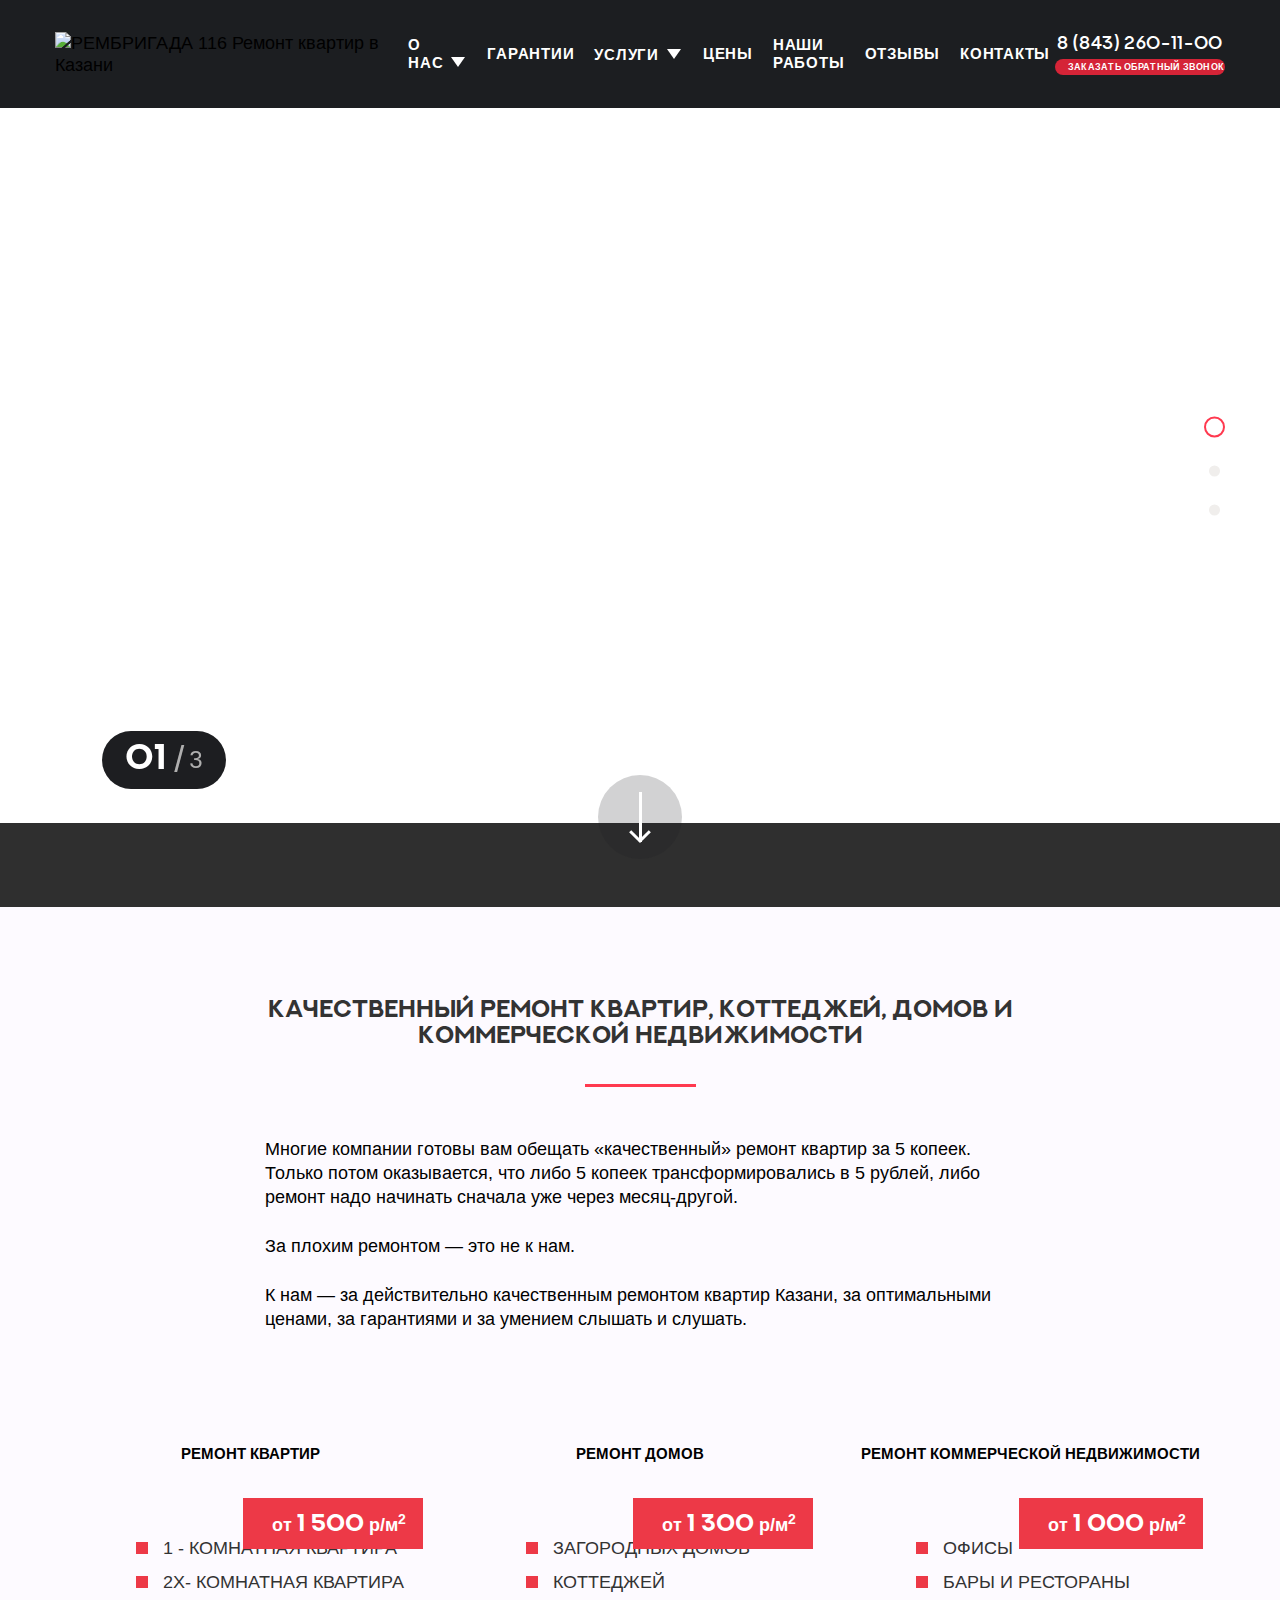
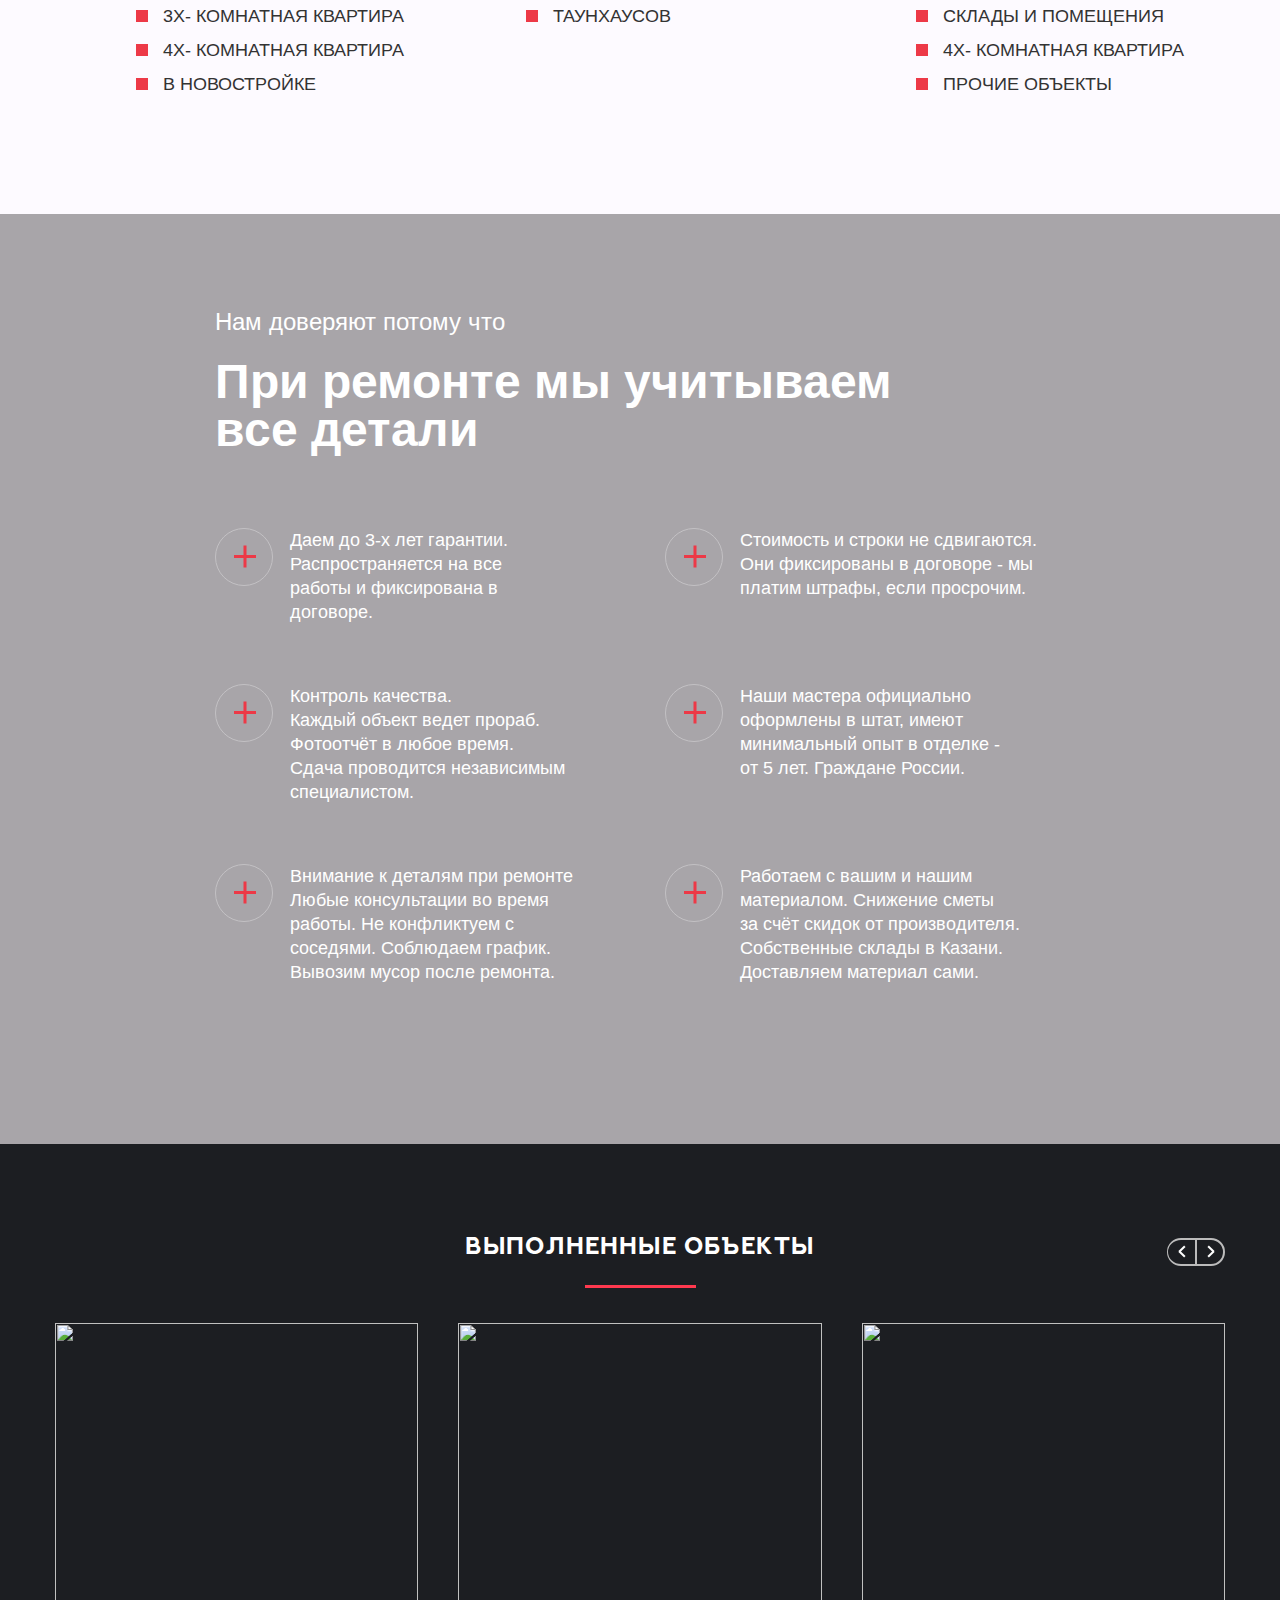
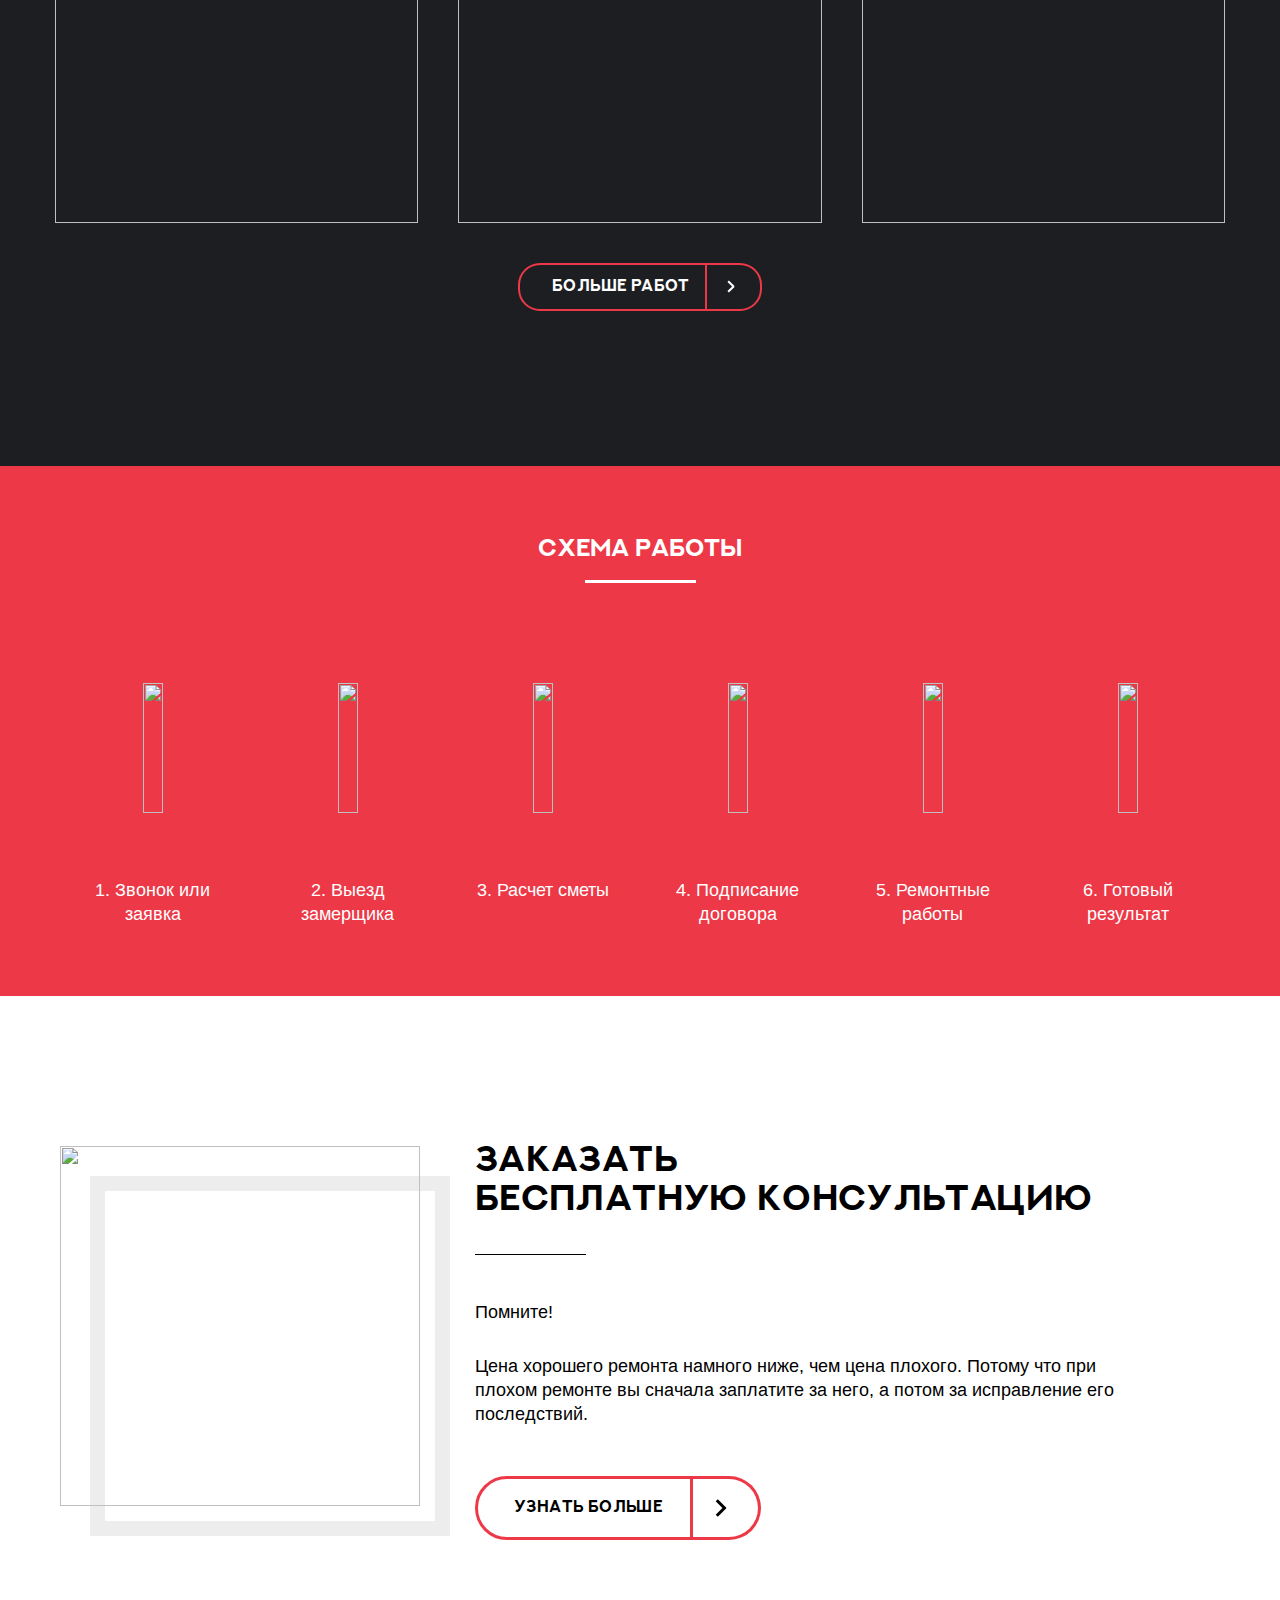
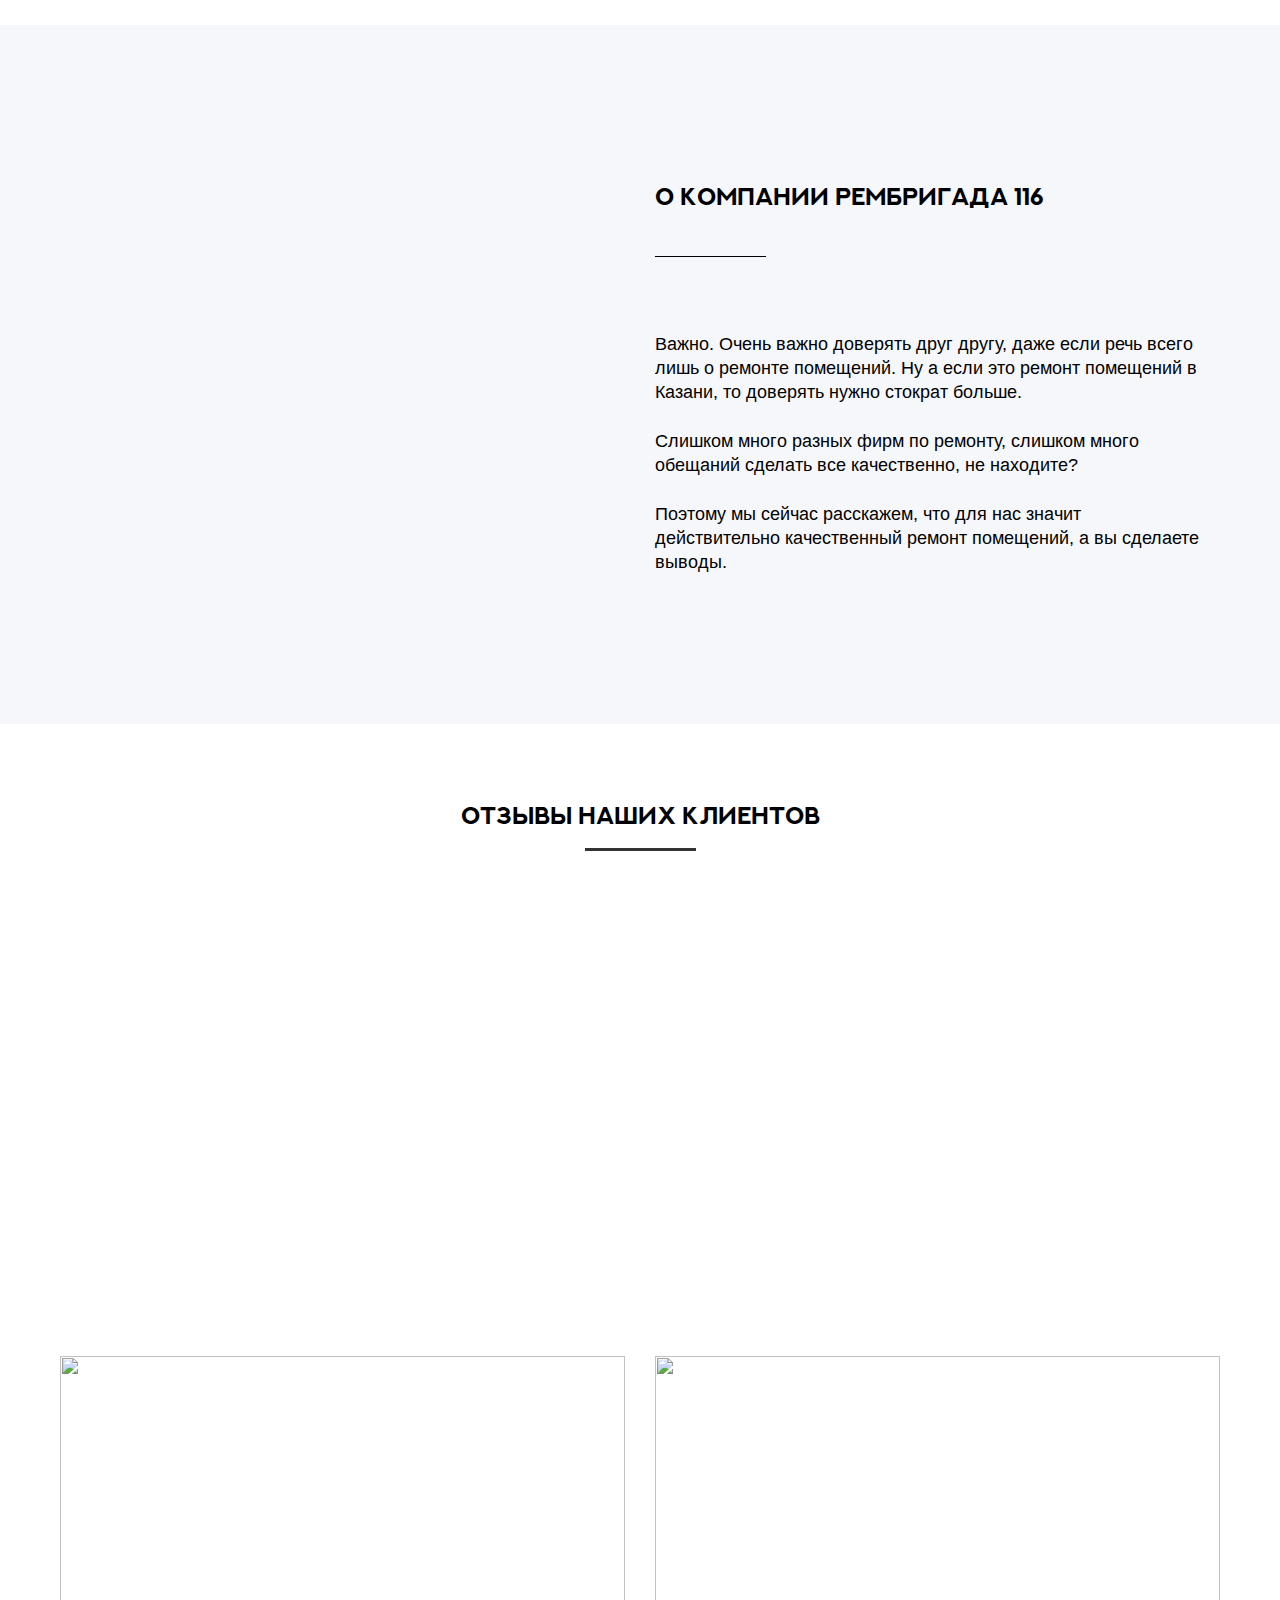
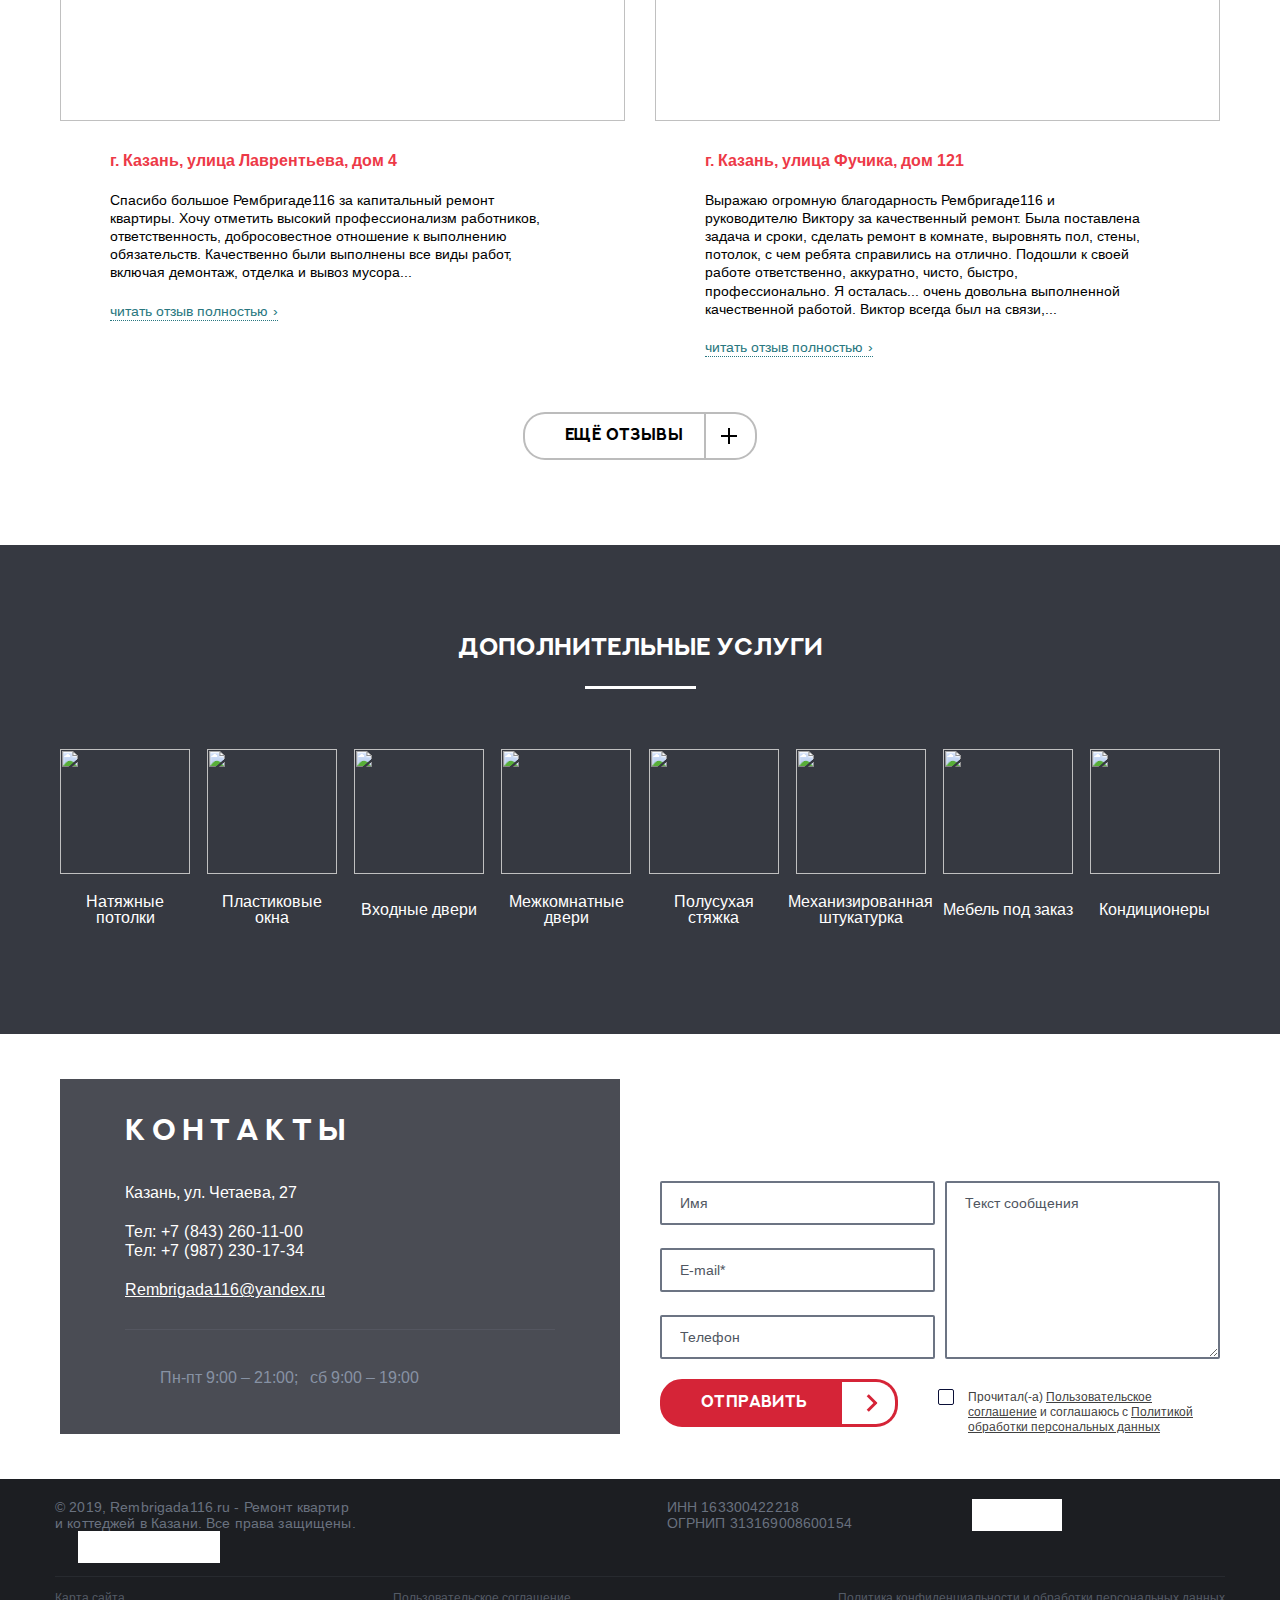
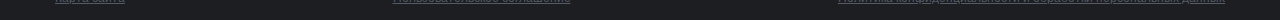
==== index.html @ 40a1f5f5 "Add files via upload" ====
<!DOCTYPE html>
<html lang="en">
<head>
    <meta charset="UTF-8">
    <meta name="viewport" content="width=device-width, initial-scale=1.0">
    <meta http-equiv="X-UA-Compatible" content="ie=edge">
    <title>Rembrigada</title>
    <link rel="stylesheet" href="css/style.css">
    <link rel="stylesheet" href="css/style-adaptive.css">
    <link rel="stylesheet" href="css/index.css">
    <link rel="stylesheet" href="css/swiper.min.css">
    <link rel="shortcut icon" href="img/favicon_rembrigada2.png" type="image/png">
    <link href="https://fonts.googleapis.com/css?family=Arimo:400,400i,700,700i&amp;subset=cyrillic" rel="stylesheet">
</head>
<body>
    <!-- Якорь -->
    <div id="anchor"></div>
    <!-- Шапка страницы -->
    <header>
        <div class="container">
            <!-- Логотип -->
            <img class="logo" src="img/logo.png" alt="РЕМБРИГАДА 116 Ремонт квартир в Казани">
            <!-- Кнопка открытия и закрития мобильного меню -->
            <div class="menu-toggle">
                <div class="menu-toggle-btn"></div>
                <p>Меню</p>
                <p>Закрыть</p>
            </div>
        <!-- Меню -->
            <nav>
                <div class="callback">
                    <img class="logo" src="img/logo.png" alt="РЕМБРИГАДА 116 Ремонт квартир в Казани">
                    <a href="tel:+88432601100">8 (843) 260-11-00</a>
                    <button class="mobile-callback"></button>
                </div>
                <ul>
                    <li><a href="#" class="dropdown-list">О нас<span class="arrow-down"></span></a></li>
                    <li><a href="#">Гарантии</a></li>
                    <li class="amenities-list"><a class="amenities dropdown-list">Услуги<span class="arrow-down"></span></a>
                        <!-- Выпадающее меню первого уровня -->
                        <ul class="dropdown-menu-first-level">
                            <li><a href="#">Ремонт квартир<span></span></a></li>
                            <li class="turnkey-repair"><a href="#">Ремонт под ключ<span></span></a>
                                <!-- Выпадающее меню второго уровня -->
                                <ul class="dropdown-menu-second-level">
                                    <li><a href="#">Косметический ремонт</a></li>
                                    <li><a href="#">Капитальный ремонт</a></li>
                                    <li><a href="#">Дизайнерский ремонт </a></li>
                                    <li><a href="#">Евроремонт</a></li>
                                </ul>
                            </li>
                            <li><a href="#">Ремонт загородных домов<span></span></a></li>
                            <li><a href="#">Ремонт помещений<span></span></a></li>
                            <li><a href="#">Дополнительные услуги<span></span></a></li>
                        </ul>
                    </li>
                    <li><a href="#">Цены</a></li>
                    <li><a href="#">Наши работы</a></li>
                    <li><a href="#">Отзывы</a></li>
                    <li><a href="#">Контакты</a></li>
                </ul>
                <div class="menu-contact">
                    <a href="tel:+88432601100">8 (843) 260-11-00</a>
                    <p>Ежедневно с 9:00 до 20:00</p>
                </div>
            </nav>
            <!-- Обратный звонок -->
            <div class="callback">
                <a href="tel:+88432601100" class="callback-phone">8 (843) 260-11-00</a>
                <button class="desc-callback"><p>Заказать обратный звонок</p></button>
                <button class="mobile-callback"></button>
            </div>
        </div>
    </header>
    <!-- Прокрутка вверх страницы -->
    <a href="#anchor" class="scroll-up"></a>
    <main>
        <section class="header-slider">
            <div class="swiper-container">
                <div class="swiper-wrapper">
                    <div class="swiper-slide">
                        <img src="img/header-slide-img.jpg" alt="">
                        <!-- Содержимое слайдера -->
                        <div class="slide-desc container">
                            <p class="price">от 1 500 руб. за м<span>2</span></p>
                            <h2>Ремонт “под ключ”</h2>
                            <h3>Квартир в Казани</h3>
                            <!-- Кнопка "Подробнее" -->
                            <a href="#">
                                <p>Подробнее</p>
                                <span></span>
                            </a>
                        </div>
                    </div>
                    <div class="swiper-slide">
                        <img src="img/header-slide-img.jpg" alt="">
                        <!-- Содержимое слайдера -->
                        <div class="slide-desc container">
                            <p class="price">от 1 500 руб. за м<span>2</span></p>
                            <h2>Ремонт “под ключ”</h2>
                            <h3>Квартир в Казани</h3>
                            <!-- Кнопка "Подробнее" -->
                            <a href="#">
                                <p>Подробнее</p>
                                <span></span>
                            </a>
                        </div>
                    </div>
                    <div class="swiper-slide">
                        <img src="img/header-slide-img.jpg" alt="">
                        <!-- Содержимое слайдера -->
                        <div class="slide-desc container">
                            <p class="price">от 1 500 руб. за м<span>2</span></p>
                            <h2>Ремонт “под ключ”</h2>
                            <h3>Квартир в Казани</h3>
                            <!-- Кнопка "Подробнее" -->
                            <a href="#">
                                <p>Подробнее</p>
                                <span></span>
                            </a>
                        </div>
                    </div>
                </div>
                <!-- Контейнер для Pagination и Arrows -->
                <div class="container">
                    <!-- Pagination -->
                    <div class="swiper-pagination"></div>
                    <!-- Arrows -->
                    <div class="swiper-button-next"></div>
                    <div class="swiper-button-prev"></div>
                    <!-- Номер слайда -->
                    <div class="slide-number">
                        <p><span>01</span>3</p>
                    </div>
                </div>
            </div>
        </section>
        <!-- Скрол вниз -->
        <section class="down-the-page">
            <a href="#two-section">
                <div class="arrow-down"></div>
            </a>
        </section>
        <!-- Описание компании -->
        <section class="site-desc-container" id="two-section">
            <div class="site-desc">
                <h2>Качественный ремонт квартир, коттеджей, домов и коммерческой недвижимости</h2>
                <hr class="section-hr">
                <p>Многие компании готовы вам обещать «качественный» ремонт  квартир за 5 копеек. Только потом оказывается, что либо 5 копеек трансформировались в 5 рублей, либо ремонт надо начинать сначала уже через месяц-другой.</p>
                <p>За плохим ремонтом — это не к нам.</p>
                <p>К нам — за действительно качественным ремонтом квартир Казани, за оптимальными ценами, за гарантиями и за умением слышать и слушать.</p>        
            </div>
            </section>
        <!-- Ремонт по типу недвижимости -->
        <section class="type-of-repair">
            <div class="container">
                <div class="repair-of-apartments">
                    <h2>Ремонт квартир</h2>
                    <!-- Фото ремонта и стоимость -->
                    <div class="repair-img-label">
                        <img class="repair-img" src="img/repair-of-apartments.jpg" alt="">
                        <div class="label">
                            <p>от <span>1 500</span> р/м<sup>2</sup></p>
                        </div>
                    </div>
                    <!-- Список видов ремонта -->
                    <div class="repair-list">
                        <a href="#">1 - комнатная квартира</a>
                        <a href="#">2<span>х</span> - комнатная квартира</a>
                        <a href="#">3<span>х</span> - комнатная квартира</a>
                        <a href="#">4<span>х</span> - комнатная квартира</a>
                        <a href="#">В новостройке</a>
                    </div>
                </div>
                <div class="repair-of-houses">
                    <h2>Ремонт домов</h2>
                    <!-- Фото ремонта и стоимость -->
                    <div class="repair-img-label">
                        <img class="repair-img" src="img/repair-of-houses.jpg" alt="">
                        <div class="label">
                            <p>от <span>1 300</span> р/м<sup>2</sup></p>
                        </div>
                    </div>
                    <!-- Список видов ремонта -->
                    <div class="repair-list">
                        <a href="#">Загородных домов</a>
                        <a href="#">Коттеджей</a>
                        <a href="#">Таунхаусов</a>
                    </div>
                </div>
                <div class="repair-of-commercial-real-estate">
                    <h2>Ремонт коммерческой недвижимости</h2>
                    <!-- Фото ремонта и стоимость -->
                    <div class="repair-img-label">
                        <img class="repair-img" src="img/repair-of-commercial-real-estate.jpg" alt="">
                        <div class="label">
                            <p>от <span>1 000</span> р/м<sup>2</sup></p>
                        </div>
                    </div>
                    <!-- Список видов ремонта -->
                    <div class="repair-list">
                        <a href="#">офисы</a>
                        <a href="#">бары и рестораны</a>
                        <a href="#">склады и помещения</a>
                        <a href="#">4<span>х</span> - комнатная квартира</a>
                        <a href="#">прочие объекты</a>
                    </div>
                </div>
            </div>
        </section>
        <!-- Все детали -->
        <section class="all-details">
            <div class="container">
                <p>Нам доверяют потому что</p>
                <h3>При ремонте мы учитываем <br> все детали</h3>
                <div class="details-list">
                    <div class="details-item">
                        <span></span>
                        <p>Даем до 3-х лет гарантии. <br> Распространяется на все <br> работы и фиксирована в <br> договоре.</p>
                    </div>
                    <div class="details-item">
                        <span></span>
                        <p>Стоимость и строки не сдвигаются. <br> Они фиксированы в договоре - мы <br> платим штрафы, если просрочим.</p>
                    </div>
                    <div class="details-item">
                        <span></span>
                        <p>Контроль качества. <br> Каждый объект ведет прораб. <br> Фотоотчёт в любое время. <br> Сдача проводится независимым <br> специалистом.</p>
                    </div>
                    <div class="details-item">
                        <span></span>
                        <p>Наши мастера официально <br> оформлены в штат, имеют <br> минимальный опыт в отделке - <br> от 5 лет. Граждане России.</p>
                    </div>
                    <div class="details-item">
                        <span></span>
                        <p>Внимание к деталям при ремонте <br> Любые консультации во время <br> работы. Не конфликтуем с <br> соседями. Соблюдаем график. <br> Вывозим мусор после ремонта.</p>
                    </div>
                    <div class="details-item">
                        <span></span>
                        <p>Работаем с вашим и нашим <br> материалом. Снижение сметы <br> за счёт скидок от производителя. <br> Собственные склады в Казани. <br> Доставляем материал сами.</p>
                    </div>
                </div>
            </div>
        </section>
        <!-- Выполненные объекты -->
        <section class="completed-objects">
            <div class="container">
                <p class="section-title">Выполненные объекты</p>
                <hr class="section-hr">
                <div class="swiper-container">
                    <div class="swiper-wrapper">
                        <div class="swiper-slide project1">
                            <img src="img/completed-objects1.jpg" alt="">
                            <!-- Содержимое слайдера -->
                            <div class="slide-desc container project1-desc">
                                <h2>Название проекта, например ремонт ванной, укладка плитки и тд</h2>
                                <hr>
                                <p>1-2 строчки о задачах, выполняемых работах, не больше</p>
                                <!-- Кнопка "Подробнее" -->
                                <a href="#"><p>Подробнее</p></a>
                            </div>
                        </div>
                        <div class="swiper-slide project2">
                            <img src="img/completed-objects2.jpg" alt="">
                            <!-- Содержимое слайдера -->
                            <div class="slide-desc container project2-desc">
                                <h2>Название проекта, например ремонт ванной, укладка плитки и тд</h2>
                                <hr>
                                <p>1-2 строчки о задачах, выполняемых работах, не больше</p>
                                <!-- Кнопка "Подробнее" -->
                                <a href="#"><p>Подробнее</p></a>
                            </div>
                        </div>
                        <div class="swiper-slide project3">
                            <img src="img/completed-objects3.jpg" alt="">
                            <!-- Содержимое слайдера -->
                            <div class="slide-desc container project3-desc">
                                <h2>Название проекта, например ремонт ванной, укладка плитки и тд</h2>
                                <hr>
                                <p>1-2 строчки о задачах, выполняемых работах, не больше</p>
                                <!-- Кнопка "Подробнее" -->
                                <a href="#"><p>Подробнее</p></a>
                            </div>
                        </div>
                        <div class="swiper-slide project4">
                            <img src="img/completed-objects1.jpg" alt="">
                            <!-- Содержимое слайдера -->
                            <div class="slide-desc container project4-desc">
                                <h2>Название проекта, например ремонт ванной, укладка плитки и тд</h2>
                                <hr>
                                <p>1-2 строчки о задачах, выполняемых работах, не больше</p>
                                <!-- Кнопка "Подробнее" -->
                                <a href="#"><p>Подробнее</p></a>
                            </div>
                        </div>
                    </div>
                    <!-- Arrows -->
                    <div class="swiper-button-next"></div>
                    <div class="swiper-button-prev"></div>
                </div>
                <!-- Кнопка "Больше работ" -->
                <a href="#" class="more-btn"><p>Больше работ</p><span></span></a>
            </div>
        </section>
        <!-- Экран "Схема работы" -->
        <section class="scheme-of-work">
            <div class="container">
                <p class="section-title">Схема работы</p>
                <hr class="section-hr">
                <div class="scheme-of-work-list">
                    <div class="scheme-of-work-item">
                        <img src="img/smartphone.png" alt="">
                        <p>1. Звонок или заявка</p>
                    </div>
                    <div class="scheme-of-work-item">
                        <img src="img/measuring-tape.png" alt="">
                        <p>2. Выезд замерщика</p>
                    </div>
                    <div class="scheme-of-work-item">
                        <img src="img/calculator.png" alt="">
                        <p>3. Расчет сметы</p>
                    </div>
                    <div class="scheme-of-work-item">
                        <img src="img/contract.png" alt="">
                        <p>4. Подписание договора</p>
                    </div>
                    <div class="scheme-of-work-item">
                        <img src="img/paint-roller.png" alt="">
                        <p>5. Ремонтные работы</p>
                    </div>
                    <div class="scheme-of-work-item">
                        <img src="img/agreement.png" alt="">
                        <p>6. Готовый результат</p>
                    </div>
                </div>
            </div>
        </section>
        <!-- Экран "Заказ бесплатной консультации" -->
        <section class="free-consultation container">
            <div class="consultation-img">
                <img src="img/consultation-img.jpg" alt="">
            </div>
            <div class="free-consultation-desc">
                <h3>Заказать <br> бесплатную консультацию</h3>
                <hr>
                <p>Помните!</p>
                <p>Цена хорошего ремонта намного ниже, чем цена плохого. Потому что при <br> плохом ремонте вы сначала заплатите за него, а потом за исправление его <br> последствий.</p>
                <a href="#" class="more-btn"><p>Узнать больше</p><span></span></a>
            </div>
        </section>
        <!-- Экран "О компании" -->
        <section class="about-company">
            <div class="container">
                <h3>О компании Рембригада 116</h3>
                <hr>
                <p>Важно. Очень важно доверять друг другу, даже если речь всего лишь о ремонте помещений. Ну а если это ремонт помещений в Казани, то доверять нужно стократ больше.</p>
                <p>Слишком много разных фирм по ремонту, слишком много обещаний сделать все качественно, не находите?</p>
                <p>Поэтому мы сейчас расскажем, что для нас значит действительно качественный ремонт помещений, а вы сделаете выводы.</p>
            </div>
        </section>
        <!-- Экран "Отзывы клиентов" -->
        <section class="client-feedback container">
            <p class="section-title">Отзывы наших клиентов</p>
            <hr class="section-hr">
            <div class="video-feedback-list">
                <div class="video-feedback-item">
                    <iframe src="https://www.youtube.com/embed/2t5DEXttVD0" frameborder="0" allow="accelerometer; autoplay; encrypted-media; gyroscope; picture-in-picture" allowfullscreen></iframe>
                </div>
                <div class="video-feedback-item">
                    <iframe src="https://www.youtube.com/embed/2t5DEXttVD0" frameborder="0" allow="accelerometer; autoplay; encrypted-media; gyroscope; picture-in-picture" allowfullscreen></iframe>
                </div>
            </div>
            <div class="text-feedback-list">
                <div class="text-feedback-item">
                    <img src="img/feedback1.jpg" alt="">
                    <div class="text-feedback">
                        <h4>г. Казань, улица Лаврентьева, дом 4</h4>
                        <p>Спасибо большое Рембригаде116 за капитальный ремонт квартиры.  Хочу отметить высокий профессионализм работников, ответственность, добросовестное отношение к выполнению обязательств.  Качественно были выполнены все виды работ, включая демонтаж, отделка и вывоз мусора...</p>
                        <a href="#">читать отзыв полностью</a>
                    </div>
                </div>
                <div class="text-feedback-item">
                    <img src="img/feedback2.jpg" alt="">
                    <div class="text-feedback">
                        <h4>г. Казань, улица Фучика, дом 121</h4>
                        <p>Выражаю огромную благодарность  Рембригаде116 и руководителю Виктору за качественный ремонт.  Была поставлена задача и сроки, сделать ремонт в комнате, выровнять пол, стены, потолок, с  чем ребята справились на отлично.  Подошли к своей работе ответственно, аккуратно, чисто, быстро, профессионально.  Я осталась... очень довольна выполненной качественной работой.  Виктор всегда был на связи,...</p>
                        <a href="#">читать отзыв полностью</a>
                    </div>
                </div>
            </div>
            <a href="#" class="more-btn"><p>Ещё отзывы</p><span></span></a>
        </section>
        <!-- Экран "Дополнительные услуги" -->
        <section class="complementary-services">
            <div class="container">
                <p class="section-title">Дополнительные услуги</p>
                <hr class="section-hr">
                <div class="complementary-services-list">
                    <a href="#" class="complementary-services-item">
                        <div class="services-img">
                            <img src="img/celling.png" alt="">
                        </div>
                        <p>Натяжные потолки</p>
                    </a>
                    <a href="#" class="complementary-services-item">
                        <div class="services-img">
                            <img src="img/window.png" alt="">
                        </div>
                        <p>Пластиковые окна</p>
                    </a>
                    <a href="#" class="complementary-services-item">
                        <div class="services-img">
                            <img src="img/door.png" alt="">
                        </div>
                        <p>Входные двери</p>
                    </a>
                    <a href="#" class="complementary-services-item">
                        <div class="services-img">
                            <img src="img/door1.png" alt="">
                        </div>
                        <p>Межкомнатные двери</p>
                    </a>
                    <a href="#" class="complementary-services-item">
                        <div class="services-img">
                            <img src="img/polusuhaja-stjazhka.png" alt="">
                        </div>
                        <p>Полусухая стяжка</p>
                    </a>
                    <a href="#" class="complementary-services-item">
                        <div class="services-img">
                            <img src="img/trowel.png" alt="">
                        </div>
                        <p>Механизированная штукатурка</p>
                    </a>
                    <a href="#" class="complementary-services-item">
                        <div class="services-img">
                            <img src="img/drawer.png" alt="">
                        </div>
                        <p>Мебель под заказ</p>
                    </a>
                    <a href="#" class="complementary-services-item">
                        <div class="services-img">
                            <img src="img/air-conditioner.png" alt="">
                        </div>
                        <p>Кондиционеры</p>
                    </a>
                </div>
            </div>
        </section>
        <!-- Экран "Карта, Контакты и Форма подвала" -->
        <section class="contacts-footer-form">
            <div class="container">
                <div class="contacts">
                    <h3>Контакты</h3>
                    <p>Казань, ул. Четаева, 27</p>
                    <div class="contacts-footer-form-phone">
                        <a href="tel:+78432601100">Тел:  +7 (843) 260-11-00</a>
                        <a href="tel:+79872301734">Тел:  +7 (987) 230‑17-34</a>
                    </div>
                    <a href="mailto:rembrigada116@yandex.ru">Rembrigada116@yandex.ru</a>
                    <hr>
                    <p>Пн-пт 9:00 – 21:00;<span>сб 9:00 – 19:00</span></p>
                </div>
                <form action="#" class="footer-form">
                    <div class="footer-form-input">
                        <input type="text" name="name" id="name" placeholder="Имя">
                        <input type="email" name="email" id="email" placeholder="E-mail*" required>
                        <input type="tel" name="tel" id="tel" placeholder="Телефон">
                    </div>
                    <textarea name="footer-form-msg" id="footer-form-msg" cols="30" rows="10" placeholder="Текст сообщения"></textarea>
                    <a href="#" class="more-btn"><p>Отправить</p><span></span></a>
                    <input type="checkbox" name="agreements" id="agreements">
                    <label for="agreements" class="agreements-label"><span><div class="checked"></div></span>Прочитал(-а) <a href="#">Пользовательское соглашение</a> и соглашаюсь с <a href="#">Политикой обработки персональных данных</a></label>
                </form>
            </div>
        </section>
    </main>
    <!-- Подвал сайта -->
    <footer>
        <div class="container">
            <p>© 2019, Rembrigada116.ru - Ремонт квартир <br> и коттеджей в Казани. Все права защищены.</p>
            <div class="social-network">
                <a href="#" class="vk"></a>
                <a href="#" class="inst"></a>
                <a href="#" class="ok"></a>
                <a href="#" class="youtube"></a>
            </div>
            <div class="inn">
                <p>ИНН 163300422218</p>
                <p>ОГРНИП 313169008600154</p>
            </div>
            <div class="yandex-statistics"></div>
            <div class="add-banner"></div>
            <hr>
            <div class="site-map-user-agreement-privacy-policy">
                <a href="#">Карта сайта</a>
                <hr class="site-map-hr">
                <a href="#">Пользовательское соглашение</a>
                <a href="#">Политика конфиденциальности и обработки персональных данных</a>
                <div class="mobile-banner"></div>
            </div>
            <hr class="social-hr">
        </div>
    </footer>
    <!-- Поп-ап "Заказать обратный звонок" -->
    <div class="pop-up-callback">
        <div class="pop-up-callback-img">
            <img src="img/pop-up-callback-img.jpg" alt="">
        </div>
        <div class="pop-up-callback-order">
            <h3>Заказать <br> Обратный звонок</h3>
            <p>Заполните форму, и наш специалист свяжется <br> с Вами в течении 15 минут</p>
            <div class="pop-up-callback-input">
                <input type="text" name="name" id="name" placeholder="Имя">
                <input type="email" name="email" id="email" placeholder="E-mail">
                <input type="tel" name="tel" id="tel" placeholder="Телефон*" required>
            </div>
            <input type="checkbox" name="pop-up-agreements" id="pop-up-agreements">
            <label for="pop-up-agreements" class="pop-up-agreements-label"><span><div class="checked"></div></span>Прочитал(-а) <a href="#">Пользовательское соглашение</a> и соглашаюсь с <a href="#">Политикой обработки персональных данных</a></label>
            <a href="#" class="more-btn"><p>Отправить</p><span></span></a>
        </div>
        <div class="close-pop-up"></div>
    </div>
    <!-- Поп-ап "Заявка отправлена -->
    <div class="pop-up-callback-send">
        <div class="pop-up-callback-send-our-work">
            <img src="img/our-work-send.jpg" alt="">
            <a href="#"><p>Наши работы</p></a>
        </div>
        <div class="pop-up-callback-send-ok">
            <h3>Ваша заявка успешно отправлена</h3>
            <p>Наш специалист свяжется с Вами в течении 15 минут, а пока вы можете ознакомиться с видами ремонта, которые мы делаем и как мы его делаем.</p>
            <div class="pop-up-callback-category-list">
                <a href="#" class="pop-up-callback-category-item">
                    <img src="img/apartments.png" alt="">
                    <h4>Ремонт квартир</h4>
                </a>
                <a href="#" class="pop-up-callback-category-item">
                    <img src="img/house.png" alt="">
                    <h4>Ремонт домов</h4>
                </a>
                <a href="#" class="pop-up-callback-category-item">
                    <img src="img/commerce-apartments.png" alt="">
                    <h4><span>Ремонт коммерческой недвижимости</span><span>Ремонт коммерч. недвиж-ти</span></h4>
                </a>
            </div>
        </div>
        <div class="close-pop-up"></div>
    </div>
    <script src="https://code.jquery.com/jquery-3.4.1.min.js"
    integrity="sha256-CSXorXvZcTkaix6Yvo6HppcZGetbYMGWSFlBw8HfCJo="
    crossorigin="anonymous"></script>
    <script src="js/swiper.min.js"></script>
    <script>
        // Разворачивание выпадающего меню второго уровня
        $(".turnkey-repair").click(function () {
            $(this).toggleClass("turnkey-repair-active");
            if ($('.dropdown-menu-second-level').is(':visible')) {
                $('.dropdown-menu-second-level').slideUp( "slow");
            }
            else {
                $('.dropdown-menu-second-level').slideDown( "slow");
            }
        });
    </script>
    <script>
        // Мобильное меню
        $(".menu-toggle").click(function () {
            $(this).toggleClass("menu-toggle-active");
            $('header>.container>img').toggleClass("logo-active");
            $('header>.container>nav').toggleClass("header-nav-active");
            $('header>.container>.callback').toggleClass("callback-none");
        });
    </script>
    <script>
        $(".amenities.dropdown-list").click(function () {
            $(this).toggleClass("dropdown-list-active");
            $('.amenities-list>.dropdown-menu-first-level').toggleClass("dropdown-menu-first-level-active");
        });
    </script>
    <script>
        // Появление поп-апа
        $(".callback>button").click(function () {
            $('.pop-up-callback').toggleClass("pop-up-callback-active");
        });
        $(".pop-up-callback>.close-pop-up").click(function () {
            $('.pop-up-callback').removeClass("pop-up-callback-active");
        });
    </script>
    <script>
        var swiper = new Swiper('.header-slider>.swiper-container', {
            pagination: {
                el: '.header-slider>.swiper-container>.container>.swiper-pagination',
                clickable: true,
            },
            navigation: {
                nextEl: '.header-slider>.swiper-container>.container>.swiper-button-next',
                prevEl: '.header-slider>.swiper-container>.container>.swiper-button-prev',
            },
            autoplay: {
                delay: 7000,
            },
        });
    </script>
    <script>
        var swiper = new Swiper('.completed-objects>.container>.swiper-container', {
            slidesPerView: 3,
            spaceBetween: 40,
            loop: true,
            navigation: {
                nextEl: '.completed-objects>.container>.swiper-container>.swiper-button-next',
                prevEl: '.completed-objects>.container>.swiper-container>.swiper-button-prev',
            },
            breakpoints: {
                992: {
                    spaceBetween: 15,
                },
                768: {
                    slidesPerView: 2,
                },
                576: {
                    slidesPerView: 1,
                },
            }
        });
    </script>
    <script>
        $(".completed-objects>.container>.swiper-container>.swiper-wrapper>.project1").hover(function () {
            if ($('.completed-objects>.container>.swiper-container>.swiper-wrapper>.swiper-slide>.project1-desc').is(':visible')) {
                $('.completed-objects>.container>.swiper-container>.swiper-wrapper>.swiper-slide>.project1-desc').slideUp( "slow");

            }
            else {
                $('.completed-objects>.container>.swiper-container>.swiper-wrapper>.swiper-slide>.project1-desc').slideDown( "slow");
                $('.completed-objects>.container>.swiper-container>.swiper-wrapper>.swiper-slide>.project1-desc').css({display: 'flex'});
            }
        });
        $(".completed-objects>.container>.swiper-container>.swiper-wrapper>.project2").hover(function () {
            if ($('.completed-objects>.container>.swiper-container>.swiper-wrapper>.swiper-slide>.project2-desc').is(':visible')) {
                $('.completed-objects>.container>.swiper-container>.swiper-wrapper>.swiper-slide>.project2-desc').slideUp( "slow");

            }
            else {
                $('.completed-objects>.container>.swiper-container>.swiper-wrapper>.swiper-slide>.project2-desc').slideDown( "slow");
                $('.completed-objects>.container>.swiper-container>.swiper-wrapper>.swiper-slide>.project2-desc').css({display: 'flex'});
            }
        });
        $(".completed-objects>.container>.swiper-container>.swiper-wrapper>.project3").hover(function () {
            if ($('.completed-objects>.container>.swiper-container>.swiper-wrapper>.swiper-slide>.project3-desc').is(':visible')) {
                $('.completed-objects>.container>.swiper-container>.swiper-wrapper>.swiper-slide>.project3-desc').slideUp( "slow");

            }
            else {
                $('.completed-objects>.container>.swiper-container>.swiper-wrapper>.swiper-slide>.project3-desc').slideDown( "slow");
                $('.completed-objects>.container>.swiper-container>.swiper-wrapper>.swiper-slide>.project3-desc').css({display: 'flex'});
            }
        });
        $(".completed-objects>.container>.swiper-container>.swiper-wrapper>.project4").hover(function () {
            if ($('.completed-objects>.container>.swiper-container>.swiper-wrapper>.swiper-slide>.project4-desc').is(':visible')) {
                $('.completed-objects>.container>.swiper-container>.swiper-wrapper>.swiper-slide>.project4-desc').slideUp( "slow");

            }
            else {
                $('.completed-objects>.container>.swiper-container>.swiper-wrapper>.swiper-slide>.project4-desc').slideDown( "slow");
                $('.completed-objects>.container>.swiper-container>.swiper-wrapper>.swiper-slide>.project4-desc').css({display: 'flex'});
            }
        });
    </script>
    <script>
    $(window).scroll(function(){
        if($(window).scrollTop()>800){
            $('.scroll-up').show()
        }
        else {
            $('.scroll-up').hide()
        }
        })
    </script>
</body>
</html>
---- css/style.css ----
@import url('https://fonts.googleapis.com/css?family=Arimo:400,400i,700,700i&subset=cyrillic');

@font-face { 
    font-family: "Next Art Thin";
    src: url(../fonts/next-art/Next-Art-Thin.otf);
    font-weight: 100;
}

@font-face { 
    font-family: "Next Art Light";
    src: url(../fonts/next-art/Next-Art-Light.otf);
    font-weight: 300;
}

@font-face { 
    font-family: "Next Art Regular";
    src: url(../fonts/next-art/Next-Art-Regular.otf);
    font-weight: normal;
}

@font-face { 
    font-family: "Next Art Semi Bold";
    src: url(../fonts/next-art/Next-Art-SemiBold.otf);
    font-weight: 600;
}

@font-face { 
    font-family: "Next Art Bold";
    src: url(../fonts/next-art/Next-Art-Bold.otf);
    font-weight: bold;
}

* {
    margin: 0;
    padding: 0;
    -webkit-box-sizing: border-box;
            box-sizing: border-box;
}

body {
    background-color: #fff;
    font-family: "Arimo", sans-serif;
    font-size: 18px;
}

img {
    -o-object-fit: contain;
       object-fit: contain;
}

.container {
    width: 1486px;
    margin: 0 auto;
}

/* Шапка страницы */
header {
    position: fixed;
    top: 0;
    width: 100%;
    margin: 0 auto;
    background-color: #1c1e21;
    z-index: 150;
}

header .container {
    display: -webkit-box;
    display: -ms-flexbox;
    display: flex;
    -webkit-box-align: center;
        -ms-flex-align: center;
            align-items: center;
    -webkit-box-pack: justify;
        -ms-flex-pack: justify;
            justify-content: space-between;
    height: 108px;
    background-color: #1c1e21;
}

/* Якорь */
#anchor {
    position: absolute;
    top: 0;
}

/* Кнопка "Больше работ */

.more-btn,
.btn-see-review {
    display: -webkit-box;
    display: -ms-flexbox;
    display: flex;
    -webkit-box-align: center;
        -ms-flex-align: center;
            align-items: center;
    width: -webkit-fit-content;
    width: -moz-fit-content;
    width: fit-content;
    height: 48px;
    margin: -10px auto 0;
    text-decoration: none;
}

.more-btn p,
.btn-see-review p {
    width: 188px;
    height: 100%;
    padding-left: 32px;
    border: 2px solid #ed3947;
    border-right: 1px solid #ed3947;
    border-top-left-radius: 22px;
    border-bottom-left-radius: 22px;
    line-height: 42px;
    letter-spacing: 0.025em;
    font-family: "Next Art Bold", sans-serif;
    font-size: 16px;
    color: #fff;
}

.more-btn span,
.btn-see-review span {
    position: relative;
    display: -webkit-box;
    display: -ms-flexbox;
    display: flex;
    width: 56px;
    height: 100%;
    border: 2px solid #ed3947;
    border-left: 1px solid #ed3947;
    border-top-right-radius: 22px;
    border-bottom-right-radius: 22px;
}

.more-btn span::before,
.more-btn span::after,
.btn-see-review span::before,
.btn-see-review span::after {
    position: absolute;
    left: 20px;
    display: block;
    content: "";
    width: 8px;
    height: 2px;
    background-color: #fff;
    -webkit-transform: translate(-50%, -50%);
        -ms-transform: translate(-50%, -50%);
            transform: translate(-50%, -50%);
}

.more-btn span::before,
.btn-see-review span::before {
    top: calc(50% - 4px);
    -webkit-transform: rotate(45deg);
        -ms-transform: rotate(45deg);
            transform: rotate(45deg);
}

.more-btn span::after,
.btn-see-review span::after {
    top: calc(50% + 1px);
    -webkit-transform: rotate(-45deg);
        -ms-transform: rotate(-45deg);
            transform: rotate(-45deg);
}

.more-btn:hover p,
.more-btn:hover span {
    background-color: #bb333e;
}

/* Меню */
header .menu-toggle {
    display: none;
}

header nav .callback {
    display: none;
}

header nav ul {
    display: -webkit-box;
    display: -ms-flexbox;
    display: flex;
    -webkit-box-align: center;
        -ms-flex-align: center;
            align-items: center;
    list-style: none;
}

header nav ul li {
    position: relative;
    margin: 0 9px;
}

header nav ul li a {
    position: relative;
    display: -webkit-box;
    display: -ms-flexbox;
    display: flex;
    -webkit-box-align: end;
        -ms-flex-align: end;
            align-items: flex-end;
    margin: 0 10px;
    padding: 16px 0;
    color: #fff;
    text-transform: uppercase;
    text-decoration: none;
    font-weight: bold;
    font-size: 18px;
    letter-spacing: 0.05em;
    z-index: 10;
    cursor: pointer;
}

header nav ul li a:hover,
header nav ul li .amenities-active {
    padding: 16px 0 14px;
    border-bottom: 2px solid #fe394f;
}

/* Наведение на выпадающее меню */
header nav ul li:nth-child(1) a:hover,
header nav ul li:nth-child(3) a:hover,
header nav ul li .amenities-active {
    margin-left: 0;
    padding-left: 10px;
} 

/* Стрелка в пункте меню */
header nav ul li a .arrow-down {
    display: block;
    margin: 0 0 3px 6px;
}

header nav ul li .amenities-active .arrow-down {
    background-color: #ed3947;
}

header nav ul li a .arrow-down::before {
    display: inherit;
    content: '';
    width: 0;
    height: 0;
    margin: 4px 2px 2px;
    border-top: 10px solid #fff;
    border-left: 7px solid transparent;
    border-right: 7px solid transparent;
}

header nav ul li:first-child {
    margin-left: 0;
}

header nav ul li:last-child {
    margin-right: 0;
}

/* Активный пункт меню */
header nav ul li .active {
    padding: 11px 10px;
    background-color: #4f555d;
}

header nav ul li .active:hover {
    padding: 11px 10px;
    border-bottom: none;
}

/* Выпадающее меню первого уровня */
header nav .dropdown-menu-first-level {
    display: none;
    position: absolute;
    top: 51px;
    -webkit-box-orient: vertical;
    -webkit-box-direction: normal;
        -ms-flex-flow: column;
            flex-flow: column;
    -webkit-box-align: start;
        -ms-flex-align: start;
            align-items: flex-start;
    width: calc(235px + 16px);
    min-height: 265px;
    background-color: #fffbef;
    border: 8px solid #545965;
    z-index: 10;
    -webkit-box-shadow: 0 0 5px #4f555d;
            box-shadow: 0 0 5px #4f555d;
}

header nav li:hover .dropdown-menu-first-level {
    display: -webkit-box;
    display: -ms-flexbox;
    display: flex;
}

header nav .dropdown-menu-first-level li {
    display: -webkit-box;
    display: -ms-flexbox;
    display: flex;
    -webkit-box-align: center;
        -ms-flex-align: center;
            align-items: center;
    -webkit-box-pack: justify;
        -ms-flex-pack: justify;
            justify-content: space-between;
    -webkit-box-orient: vertical;
    -webkit-box-direction: normal;
        -ms-flex-flow: column;
            flex-flow: column;
    width: calc(100% - 6px);
    margin: 0 2px 0 4px;
    border-bottom: 1px solid #eeeeee;
}

header nav .dropdown-menu-first-level li:hover {
    background-color: #fff3cf;
}

header nav .dropdown-menu-first-level li a {
    display: -webkit-box;
    display: -ms-flexbox;
    display: flex;
    -webkit-box-pack: justify;
        -ms-flex-pack: justify;
            justify-content: space-between;
    width: 100%;
    min-height: 40px;
    margin: 0;
    padding: 15px 37px 15px 22px;
    font-size: 15px;
    text-transform: none;
    color: #61605c;
    line-height: 13px;
    letter-spacing: 0.075em;
}

header nav .dropdown-menu-first-level li a:hover {
    padding: 15px 37px 15px 22px !important;
    border-bottom: none;
}

header nav .dropdown-menu-first-level li:first-child {
    margin-left: 4px;
}

header nav .dropdown-menu-first-level li:last-child {
    margin-right: 2px;
}

header nav .dropdown-menu-first-level li:last-child a {
    font-size: 13px;
    font-weight: 300;
}

/*  Круг с плюсом */
header nav .dropdown-menu-first-level li a span {
    position: absolute;
    top: 50%;
    right: 17px;
    display: -webkit-box;
    display: -ms-flexbox;
    display: flex;
    -webkit-box-align: center;
        -ms-flex-align: center;
            align-items: center;
    -webkit-box-pack: center;
        -ms-flex-pack: center;
            justify-content: center;
    width: 20px;
    height: 20px;
    background-color: #ffe777;
    border-radius: 50%;
    -webkit-transform: translate(0, -50%);
        -ms-transform: translate(0, -50%);
            transform: translate(0, -50%);
}

header nav .dropdown-menu-first-level li a span::before {
    position: absolute;
    display: block;
    content: '';
    width: 8px;
    height: 2px;
    background-color: #4e4e51;
}

header nav .dropdown-menu-first-level li a span::after {
    position: absolute;
    display: block;
    content: '';
    width: 2px;
    height: 8px;
    background-color: #4e4e51;
}

/* Выпадающее меню второго уровня */
header nav .dropdown-menu-second-level {
    display: none;
    -webkit-box-orient: vertical;
    -webkit-box-direction: normal;
        -ms-flex-flow: column;
            flex-flow: column;
    width: 100%;
    padding-bottom: 8px;
}

header nav .dropdown-menu-second-level-active {
    display: -webkit-box;
    display: -ms-flexbox;
    display: flex;
}

header nav .dropdown-menu-second-level li {
    width: calc(100% - 16px);
    margin: 0 8px 0 8px !important;
}

header nav .dropdown-menu-second-level li:first-child {
    border-top: 1px solid #eeeeee;
}

header nav .dropdown-menu-second-level li a {
    min-height: 33px;
    padding: 10px 0 10px 26px;
    background-color: #fff;
    font-size: 13px;
    font-weight: normal;
}

header nav .dropdown-menu-second-level li a:hover {
    padding: 10px 0 10px 26px !important;
    background-color: #545965;
    color: #fff;
}

header nav .turnkey-repair-active,
header nav .turnkey-repair-active:hover {
    background-color: #ffeebc !important;
}

header nav .menu-contact {
    display: none;
}

/* Обратный звонок */
header .callback {
    display: -webkit-box;
    display: -ms-flexbox;
    display: flex;
    -webkit-box-orient: vertical;
    -webkit-box-direction: normal;
        -ms-flex-flow: column;
            flex-flow: column;
    -webkit-box-align: center;
        -ms-flex-align: center;
            align-items: center;
}

header .callback a,
header .callback p {
    font-family: "Next Art Semi Bold", sans-serif;
    color: #fff;
    font-size: 18px;
}

header .callback a {
    text-decoration: none;
    letter-spacing: 0.035em;
}

header .callback button {
    display: -webkit-box;
    display: -ms-flexbox;
    display: flex;
    -webkit-box-pack: center;
        -ms-flex-pack: center;
            align-items: center;
            justify-content: center;
    width: 170px;
    height: 16px;
    margin-top: 5px;
    background-color: #d52437;
    border: none;
    border-radius: 8px;
    cursor: pointer;
}

header .callback button p {
    padding-left: 12px;
    font-family: "Arimo", sans-serif;
    font-size: 9px;
    font-weight: bold;
    text-transform: uppercase;
    background-image: url(../img/phone.png);
    background-size: contain;
    background-repeat: no-repeat;
    letter-spacing: 0.03em;
}

header .callback .mobile-callback {
    display: none;
    width: 40px;
    height: 40px;
    border-radius: 50%;
    background-image: url(../img/phone-callback.png);
    background-repeat: no-repeat;
    background-position: center;
    background-size: 18px;
    margin-top: 0;
}

/* Прокрутка вверх страницы */
.scroll-up {
    display: none;
    position: fixed;
    width: 60px;
    height: 60px;
    top: 148px;
    right: 80px;
    background-color: rgba(204, 204, 204, 0.8);
    border-radius: 50%;
    z-index: 10;
}

.scroll-up:hover {
    background-color: rgba(161, 161, 161, 0.8);
}

.scroll-up::before,
.scroll-up::after {
    position: relative;
    display: block;
    content: '';
    width: 20px;
    height: 2px;
    background-color: #fff;
}

.scroll-up::before {
    top: 27px;
    left: 13px;
    -webkit-transform: rotate(-45deg);
        -ms-transform: rotate(-45deg);
            transform: rotate(-45deg);
}

.scroll-up::after {
    top: 24px;
    left: 27px;
    -webkit-transform: rotate(45deg);
        -ms-transform: rotate(45deg);
            transform: rotate(45deg);
}

main {
    margin-top: 108px;
    scroll-behavior: auto;
}

/* Путь страницы */
.page-path .container {
    display: flex;
    font-size: 11px;
    padding: 8px 0;
}

.page-path .container a {
    display: flex;
    color: #868686;
    text-decoration: none;
    border-bottom: 1px solid #868686;
}

.page-path .container .page-path-arrow {
    display: block;
    height: 100%;
    padding: 0 8px;
}

.page-path .container p {
    color: #636363;
}

/* Название страницы */
.page-title {
    padding: 35px 0;
    background-color: #e8e8e8;
}

.page-title h1 {
    width: -webkit-fit-content;
    width: -moz-fit-content;
    width: fit-content;
    padding: 0 15px 0 5px;
    color: #fff;
    font-size: 60px;
    text-transform: uppercase;
    font-family: "Next Art Bold", sans-serif;
    background-color: #828384;
}

.section-title {
    text-align: center;
    font-size: 24.25px;
    font-family: "Next Art Bold", sans-serif;
    padding-bottom: 25px;
    letter-spacing: 0.05em;
}

.section-hr {
    width: 111px;
    height: 3px;
    border: none;
    background-color: #ff394f;
    margin: 0 auto;
}

/* Arrows */
.completed-objects .swiper-button-next,
.completed-objects .swiper-button-prev,
.feedback-img-gallery-container .swiper-button-next,
.feedback-img-gallery-container .swiper-button-prev,
.package-completed-objects .swiper-button-next,
.package-completed-objects .swiper-button-prev,
.project-swiper .swiper-container.gallery-top .swiper-button-next,
.project-swiper .swiper-container.gallery-top .swiper-button-prev,
.detailed-view .swiper-button-next,
.detailed-view .swiper-button-prev {
    background-image: none;
    top: 22px;
    right: 0;
    width: 29px;
    height: 28px;
    -webkit-transform: translate(0);
        -ms-transform: translate(0);
            transform: translate(0);
    background-color: transparent;
    border: 2px solid #bcbcbc;
    border-left: 1px solid #bcbcbc;
    border-top-right-radius: 14px;
    border-bottom-right-radius: 14px;
}

.completed-objects .swiper-button-next:hover,
.completed-objects .swiper-button-prev:hover,
.feedback-img-gallery-container .swiper-button-next:hover,
.feedback-img-gallery-container .swiper-button-prev:hover,
.package-completed-objects .swiper-button-next:hover,
.package-completed-objects .swiper-button-prev:hover,
.project-swiper .swiper-container.gallery-top .swiper-button-next:hover,
.project-swiper .swiper-container.gallery-top .swiper-button-prev:hover,
.detailed-view .swiper-button-next:hover,
.detailed-view .swiper-button-prev:hover {
    background: #acadad;
}

.completed-objects .swiper-button-prev,
.feedback-img-gallery-container .swiper-button-prev,
.package-completed-objects .swiper-button-prev,
.project-swiper .swiper-container.gallery-top .swiper-button-prev,
.detailed-view .swiper-button-prev {
    left: unset;
    right: 29px;
    border-right: 1px solid #bcbcbc;
    border-top-left-radius: 14px;
    border-bottom-left-radius: 14px;
    border-top-right-radius: 0;
    border-bottom-right-radius: 0;
}

.completed-objects .swiper-button-disabled,
.feedback-img-gallery-container .swiper-button-disabled,
.package-completed-objects .swiper-button-disabled,
.project-swiper .swiper-container.gallery-top .swiper-button-disabled,
.detailed-view .swiper-button-disabled {
    opacity: 1 !important;
}

.completed-objects .swiper-button-prev::before,
.completed-objects .swiper-button-prev::after,
.feedback-img-gallery-container .swiper-button-prev::before,
.feedback-img-gallery-container .swiper-button-prev::after,
.package-completed-objects .swiper-button-prev::before,
.package-completed-objects .swiper-button-prev::after,
.completed-objects .swiper-button-next::before,
.completed-objects .swiper-button-next::after,
.feedback-img-gallery-container .swiper-button-next::before,
.feedback-img-gallery-container .swiper-button-next::after,
.package-completed-objects .swiper-button-next::before,
.package-completed-objects .swiper-button-next::after,
.project-swiper .swiper-container.gallery-top .swiper-button-next::before,
.project-swiper .swiper-container.gallery-top .swiper-button-prev::before,
.project-swiper .swiper-container.gallery-top .swiper-button-next::after,
.project-swiper .swiper-container.gallery-top .swiper-button-prev::after,
.detailed-view .swiper-button-next::before,
.detailed-view .swiper-button-prev::before,
.detailed-view .swiper-button-next::after,
.detailed-view .swiper-button-prev::after {
    width: 8px;
    height: 2px;
    left: 10px;
}

.completed-objects .swiper-button-prev::before,
.feedback-img-gallery-container .swiper-button-prev::before,
.project-swiper .swiper-container.gallery-top .swiper-button-prev::before,
.detailed-view .swiper-button-prev::before {
    top: calc(50% - 4px);
}

.completed-objects .swiper-button-prev::after,
.feedback-img-gallery-container .swiper-button-prev::after,
.project-swiper .swiper-container.gallery-top .swiper-button-prev::after,
.detailed-view .swiper-button-prev::after {
    top: calc(50% + 1px);
}

.completed-objects .swiper-button-next::before,
.feedback-img-gallery-container .swiper-button-next::before,
.project-swiper .swiper-container.gallery-top .swiper-button-next::before,
.detailed-view .swiper-button-next::before {
    top: calc(50% - 4px);
}

.completed-objects .swiper-button-next::after,
.feedback-img-gallery-container .swiper-button-next::after,
.project-swiper .swiper-container.gallery-top .swiper-button-next::after,
.detailed-view .swiper-button-next::after {
    top: calc(50% + 1px);
}

/* Нумерация страниц */
.page-number {
    display: flex;
    align-items: center;
    justify-content: space-between;
    padding: 18px 0 15px;
    border-top: 1px solid #494c53;
    border-bottom: 1px solid #494c53;
}

.page-number a {
    color: #afafaf;
}

.page-number .prev-page,
.page-number .next-page {
    position: relative;
    display: flex;
    align-items: center;
    justify-content: center;
    width: 182px;
    height: 34px;
    background-color: #1d1e21;
    border-radius: 17px;
    font-family: "Next Art Light", sans-serif;
    letter-spacing: 0.6em;
    font-size: 12.15px;
    text-decoration: none;
}

.page-number .prev-page:hover,
.page-number .next-page:hover {
    background-color: #000000;
    color: #fff;
}

.page-number .prev-page {
    padding-left: 15px;
    margin-left: 18px;
}

.page-number .next-page {
    margin-right: 18px;
}

.page-number .prev-page::before,
.page-number .next-page::after {
    position: absolute;
    display: block;
    content: '';
    width: 23px;
    height: 14px;
    background-image: url(../img/page-arrow.png);
}

.page-number .prev-page::before {
    left: -14px;
}

.page-number .next-page::after {
    right: -14px;
    transform: rotate(180deg);
}

.page-number .page-num-list{
    display: flex;
    align-items: center;
    justify-content: center;
}

.page-number .page-num-list a {
    margin: 0 10px;
    padding: 10px;
    font-size: 16px;
    font-family: "Next Art Regular", sans-serif;
    text-decoration: none;
}

.page-number .page-num-list a:hover {
    color: #fff;
    font-family: "Next Art Bold", sans-serif;
    text-decoration: underline;
}

.page-number .page-num-list .active-page {
    display: flex;
    align-items: center;
    justify-content: center;
    width: 55px;
    height: 55px;
    border-radius: 27px;
    font-size: 26px;
    color: #fff;
    background-color: #1d1e21;
    font-family: "Next Art Semi Bold", sans-serif;
}

.page-number .page-num-list .active-page:hover {
    color: #fff;
    text-decoration: none;
}

/* Экран "Схема работы" */
.scheme-of-work {
    padding: 70px 0;
    background-color: #ed3947;
}

.scheme-of-work .section-title {
    color: #fff;
    padding-bottom: 18px;
    letter-spacing: 0;
}

.scheme-of-work .section-hr {
    background-color: #fff;
}

.scheme-of-work-list {
    display: -webkit-box;
    display: -ms-flexbox;
    display: flex;
    -webkit-box-pack: justify;
        -ms-flex-pack: justify;
            justify-content: space-between;
    width: 1115px;
    margin: 0 auto;
    padding-top: 100px;
}

.scheme-of-work-item {
    display: inherit;
    -webkit-box-orient: vertical;
    -webkit-box-direction: normal;
        -ms-flex-flow: column;
            flex-flow: column;
    -webkit-box-align: center;
        -ms-flex-align: center;
            align-items: center;
    width: 140px;
}

.scheme-of-work-item img {
    width: -webkit-fit-content;
    width: -moz-fit-content;
    width: fit-content;
    height: 130px;
}

.scheme-of-work-item p {
    padding-top: 65px;
    color: #fff;
    text-align: center;
    line-height: 23.75px;
}

.contacts-footer-form .contacts,
.contacts-service .contacts,
.contacts-service .service {
    width: 560px;
    min-height: 355px;
    padding: 40px 65px;
    background-color: rgba(54, 57, 65, 0.9);
    color: #fff;
    font-size: 16px;
}

.contacts-footer-form .contacts h3,
.contacts-service .contacts h3,
.contacts-service .service h3 {
    padding-bottom: 40px;
    font-family: "Next Art Bold", sans-serif;
    font-size: 30px;
    letter-spacing: 0.2em;
    line-height: 24.25px;
    text-transform: uppercase;
}

.contacts-footer-form .contacts .contacts-footer-form-phone,
.contacts-service .contacts .contacts-footer-form-phone {
    padding: 20px 0;
}

.contacts-footer-form .contacts .contacts-footer-form-phone a,
.contacts-service .contacts .contacts-footer-form-phone a {
    margin-bottom: 0;
    letter-spacing: 0.025em;
    text-decoration: none;
}

.contacts-footer-form .contacts a,
.contacts-service .contacts a,
.contacts-service .service a {
    display: block;
    width: fit-content;
    margin-bottom: 30px;
    color: #fff;
}

.contacts-service .contacts .contacts-footer-form-phone a,
.contacts-service .service a {
    margin-bottom: 0;
}

.contacts-footer-form .contacts hr,
.contacts-service .contacts hr,
.contacts-service .service hr {
    width: 100%;
    height: 1px;
    border: none;
    background-color: rgba(135, 146, 164, 0.16);
}

.contacts-footer-form .contacts p:last-child,
.contacts-service .contacts p:last-child,
.contacts-service .service p {
    margin-top: 35px;
    padding: 0 0 0 35px;
    color: #8792a4;
    line-height: 25px;
    background-image: url(../img/clock.png);
    background-repeat: no-repeat;
    background-position-y: center;
}

.contacts-footer-form .contacts p:last-child span,
.contacts-service .contacts p:last-child span {
    padding-left: 12px;
}

/* Поп-ап "Заказать обратный звонок" */
.pop-up-callback,
.pop-up-callback-send {
    display: none; /* Отображение поп-апов */
    position: fixed;
    top: 50%;
    left: 50%;
    /* display: flex; */
    width: 1075px;
    height: 665px;
    padding: 130px 190px 70px 125px;
    -webkit-transform: translate(-50%, -50%);
        -ms-transform: translate(-50%, -50%);
            transform: translate(-50%, -50%);
    background-color: #fff;
    z-index: 200;
    -webkit-box-shadow: 0 0 50px #777777;
            box-shadow: 0 0 50px #777777;
}

.pop-up-callback .pop-up-callback-img,
.pop-up-callback-send .pop-up-callback-send-our-work,
.calculate-cost-our-work {
    position: absolute;
    margin-top: 50px;
    width: 360px;
    height: 360px;
    border: 15px solid #ededed;
}

.pop-up-callback .pop-up-callback-img img,
.pop-up-callback-send .pop-up-callback-send-our-work img,
.calculate-cost-our-work img {
    position: absolute;
    left: -60px;
    top: -60px;
}

.pop-up-callback .pop-up-callback-order,
.pop-up-callback-send .pop-up-callback-send-ok,
.calculate-cost-order {
    padding-left: 390px;
}

.pop-up-callback .pop-up-callback-order h3,
.pop-up-callback-send .pop-up-callback-send-ok h3,
.calculate-cost-order h3 {
    padding-bottom: 30px;
    font-size: 30px;
    font-family: "Next Art Bold", sans-serif;
    letter-spacing: 0.01em;
    line-height: 30px;
    text-transform: uppercase;
}

.pop-up-callback .pop-up-callback-order p,
.pop-up-callback-send .pop-up-callback-send-ok p,
.calculate-cost-order p {
    padding-bottom: 25px;
    font-size: 16px;
    line-height: 18px;
}

.pop-up-callback .pop-up-callback-order input,
.calculate-cost-order input {
    width: 285px;
    height: 44px;
    margin-bottom: 13px;
    padding: 16px 18px;
    border: 2px solid #6c7483;
    border-radius: 2px;
}

.pop-up-callback .pop-up-callback-order input:focus,
.calculate-cost-order input:focus {
    border: 2px solid #ffcb16;
}

.pop-up-callback .pop-up-callback-order input:invalid,
.calculate-cost-order input:invalid {
    border: 2px solid #fc3b5a;
    background-color: #fed8de;
}

.pop-up-callback .pop-up-callback-order #pop-up-agreements,
.calculate-cost-order #calculate-cost-agreements {
    display: none;
}

.pop-up-callback .pop-up-callback-order .pop-up-agreements-label,
.calculate-cost-order .calculate-cost-agreements-label {
    position: relative;
    left: 30px;    
    display: block;
    width: 250px;
    font-size: 12px;
    color: #404040;
}

.pop-up-callback .pop-up-callback-order .pop-up-agreements-label span,
.calculate-cost-order .calculate-cost-agreements-label span {
    position: absolute;
    top: 0;
    left: -30px;
    display: block;
    width: 16px;
    height: 16px;
    background-color: #fff;
    border: 1px solid #0a0f37;
    border-radius: 2px;
    cursor: pointer;
}

.pop-up-callback .pop-up-callback-order input:checked + .pop-up-agreements-label span .checked::before,
.pop-up-callback .pop-up-callback-order input:checked + .pop-up-agreements-label span .checked::after,
.calculate-cost-order input:checked + .calculate-cost-agreements-label span .checked::before,
.calculate-cost-order input:checked + .calculate-cost-agreements-label span .checked::after {
    position: relative;
    display: block;
    content: '';
    height: 3px;
    background-color: #0a0f37;
}

.pop-up-callback .pop-up-callback-order input:checked + .pop-up-agreements-label span .checked::before,
.calculate-cost-order input:checked + .calculate-cost-agreements-label span .checked::before {
    top: 7px;
    left: 1px;
    width: 6px;
    -webkit-transform: rotate(45deg);
        -ms-transform: rotate(45deg);
            transform: rotate(45deg);
}

.pop-up-callback .pop-up-callback-order input:checked + .pop-up-agreements-label span .checked::after,
.calculate-cost-order input:checked + .calculate-cost-agreements-label span .checked::after {
    top: 3px;
    left: 3px;
    width: 10px;
    -webkit-transform: rotate(-45deg);
        -ms-transform: rotate(-45deg);
            transform: rotate(-45deg);
}

.pop-up-callback .pop-up-callback-order .pop-up-agreements-label a,
.calculate-cost-order .calculate-cost-agreements-label a {
    color: #404040;
}

.pop-up-callback .pop-up-callback-order .more-btn,
.calculate-cost-order .more-btn {
    margin: 30px 0 0;
}

.pop-up-callback .pop-up-callback-order .more-btn p,
.calculate-cost-order .more-btn p {
    width: 175px;
    background-color: #d52437;
    border: 3px solid #d52437;
    line-height: 38px;
    color: #fff;
}

.pop-up-callback .pop-up-callback-order .more-btn:hover p,
.pop-up-callback .pop-up-callback-order .more-btn:hover span,
.calculate-cost-order .more-btn:hover p,
.calculate-cost-order .more-btn:hover span {
    background-color: #f9152e;
}

.pop-up-callback .pop-up-callback-order .more-btn span,
.calculate-cost-order .more-btn span {
    width: 60px;
    border: 3px solid #d52437;
    border-left: none;
}

.pop-up-callback .pop-up-callback-order .more-btn span::before,
.pop-up-callback .pop-up-callback-order .more-btn span::after,
.calculate-cost-order .more-btn span::before,
.calculate-cost-order .more-btn span::after {
    left: 24px;
    width: 12px;
    height: 3px;
    background-color: #d52437;
}

.pop-up-callback .pop-up-callback-order .more-btn:hover span::before,
.pop-up-callback .pop-up-callback-order .more-btn:hover span::after,
.calculate-cost-order .more-btn:hover span::before,
.calculate-cost-order .more-btn:hover span::after {
    left: 24px;
    width: 12px;
    height: 3px;
    background-color: #fff;
}

.pop-up-callback .pop-up-callback-order .more-btn span::before,
.calculate-cost-order .more-btn span::before {
    top: calc(50% - 5px);
}

.pop-up-callback .pop-up-callback-order .more-btn span::after,
.calculate-cost-order .more-btn span::after {
    top: calc(50% + 2px);
}

.pop-up-callback .close-pop-up,
.pop-up-callback-send .close-pop-up,
.feedback-item .close-feedback-text-full,
.feedback-img-gallery-close,
.close-overhaul,
.close-detailed-view {
    position: absolute;
    top: 40px;
    right: 40px;
    width: 70px;
    height: 70px;
    background-color: rgba(0, 0, 0, 0.35);
    cursor: pointer;
}

.pop-up-callback .close-pop-up:hover,
.pop-up-callback-send .close-pop-up:hover,
.pop-up-callback .close-pop-up:active,
.pop-up-callback-send .close-pop-up:active,
.feedback-item .close-feedback-text-full:active,
.feedback-img-gallery-close:active,
.close-overhaul:active,
.close-detailed-view:active {
    background-color: #030303;
}

.pop-up-callback .close-pop-up::before,
.pop-up-callback .close-pop-up::after,
.pop-up-callback-send .close-pop-up::before,
.pop-up-callback-send .close-pop-up::after,
.feedback-item .close-feedback-text-full::before,
.feedback-item .close-feedback-text-full::after,
.feedback-img-gallery-close::before,
.feedback-img-gallery-close::after,
.close-overhaul::before,
.close-overhaul::after,
.close-detailed-view::before,
.close-detailed-view::after {
    position: absolute;
    display: block;
    content: '';
    width: 32px;
    height: 5px;
    background-color: #cacaca;
}

.pop-up-callback .close-pop-up::before,
.pop-up-callback-send .close-pop-up::before,
.feedback-item .close-feedback-text-full::before,
.feedback-img-gallery-close::before,
.close-overhaul::before,
.close-detailed-view::before {
    top: 32px;
    left: 19px;
    -webkit-transform: rotate(-45deg);
        -ms-transform: rotate(-45deg);
            transform: rotate(-45deg);
}

.pop-up-callback .close-pop-up::after,
.pop-up-callback-send .close-pop-up::after,
.feedback-item .close-feedback-text-full::after,
.feedback-img-gallery-close::after,
.close-overhaul::after,
.close-detailed-view::after {
    top: 32px;
    left: 19px;
    -webkit-transform: rotate(45deg);
        -ms-transform: rotate(45deg);
            transform: rotate(45deg);
}

.pop-up-callback-active {
    display: -webkit-box;
    display: -ms-flexbox;
    display: flex;
}

/* Поп-ап "Заявка отправлена */
.pop-up-callback-send {
    padding: 130px 40px 70px 125px;
}

.pop-up-callback-send .pop-up-callback-send-ok {
    padding-left: 415px;
}

.pop-up-callback-send .pop-up-callback-send-ok p {
    padding-bottom: 65px;
}

.pop-up-callback-send .pop-up-callback-category-list {
    display: -webkit-box;
    display: -ms-flexbox;
    display: flex;
    -webkit-box-pack: justify;
        -ms-flex-pack: justify;
            justify-content: space-between;
}

.pop-up-callback-send .pop-up-callback-category-item {
    width: 155px;
    text-decoration: none;
    color: #000;
}

.pop-up-callback-send .pop-up-callback-category-item img {
    width: 155px;
    height: 138px;
    -o-object-fit: none;
       object-fit: none;
    border: 8px solid #ededed;
}

.pop-up-callback-send .pop-up-callback-category-item:hover img {
    border: 8px solid #c6c6c6;
}

.pop-up-callback-send .pop-up-callback-send-our-work a,
.calculate-cost-our-work a {
    position: relative;
    top: 50%;
    left: 50%;
    display: block;
    width: 190px;
    height: 52px;
    text-decoration: none;
    -webkit-transform: translate(calc(-50% - 50px), calc(-50% - 50px));
        -ms-transform: translate(calc(-50% - 50px), calc(-50% - 50px));
            transform: translate(calc(-50% - 50px), calc(-50% - 50px));
    background-color: #ed3947;
}

.pop-up-callback-send .pop-up-callback-send-our-work a:hover,
.calculate-cost-our-work .a:hover {
    width: 230px;
    background-color: #f9152e;
}

.pop-up-callback-send .pop-up-callback-send-our-work a p,
.calculate-cost-our-work a p {
    position: relative;
    left: -10px;
    top: 50%;
    width: 210px;
    color: #fff;
    font-size: 27.63px;
    text-transform: uppercase;
    -webkit-transform: translate(0, -50%);
        -ms-transform: translate(0, -50%);
            transform: translate(0, -50%)
}

.pop-up-callback-send .pop-up-callback-send-our-work a:hover p,
.calculate-cost-our-work a:hover p {
    left: 10px;
}

.pop-up-callback-send .pop-up-callback-category-item h4 {
    padding: 10px 0 5px;
    text-align: center;
    text-transform: uppercase;
    font-size: 12px;

}

.pop-up-callback-send .pop-up-callback-category-item h4 span:last-child {
    display: none;
}

.pop-up-callback-send .pop-up-callback-category-item:hover h4 {
    border-bottom: 3px solid #f9152e;
}

/* Подвал сайта */
footer {
    padding: 20px 0 15px;
    background-color: #1c1e22;
}

footer .container {
    display: -webkit-box;
    display: -ms-flexbox;
    display: flex;
    -ms-flex-wrap: wrap;
        flex-wrap: wrap;
}

footer p {
    color: #69717f;
    font-size: 14px;
    letter-spacing: 0.01em;
    line-height: 16px;
}

footer .social-network {
    display: -webkit-box;
    display: -ms-flexbox;
    display: flex;
    -webkit-box-align: center;
        -ms-flex-align: center;
            align-items: center;
    padding-left: 100px;
}

footer .social-network .vk,
footer .social-network .inst,
footer .social-network .ok,
footer .social-network .youtube {
    display: block;
    width: 24px;
    height: 24px;
    margin-right: 25px;
}

footer .social-network .vk {
    background: url(../img/vk.png) no-repeat center;
}

footer .social-network .vk:hover {
    background: url(../img/vk-hover.png) no-repeat center;
}

footer .social-network .inst {
    background: url(../img/inst.png) no-repeat center;
}

footer .social-network .inst:hover {
    background: url(../img/inst-hover.png) no-repeat center;
}

footer .social-network .ok {
    background: url(../img/ok.png) no-repeat center;
}

footer .social-network .ok:hover {
    background: url(../img/ok-hover.png) no-repeat center;
}

footer .social-network .youtube {
    background: url(../img/youtube.png) no-repeat center;
    margin-right: 0;
}

footer .social-network .youtube:hover {
    background: url(../img/youtube-hover.png) no-repeat center;
}

footer .inn {
    padding-left: 200px;
}

footer .yandex-statistics {
    width: 90px;
    height: 32px;
    margin-left: 280px;
    background-color: #fff;
}

footer .add-banner {
    width: 142px;
    height: 32px;
    margin-left: 23px;
    background-color: #fff;
}

footer hr {
    width: 100%;
    height: 1px;
    margin: 13px 0;
    border: none;
    background-color: rgba(81, 88, 99, 0.21);
}

footer .site-map-user-agreement-privacy-policy {
    display: -webkit-box;
    display: -ms-flexbox;
    display: flex;
    width: 100%;
}

footer .site-map-user-agreement-privacy-policy a {
    color: #545b66;
    font-size: 12px;
}

footer .site-map-user-agreement-privacy-policy a:nth-child(3) {
    margin-left: 704px;
}

footer .site-map-user-agreement-privacy-policy a:nth-child(4) {
    margin-left: 165px;
}

footer .site-map-user-agreement-privacy-policy a:hover {
    color: #9fabc0;
}

.social-hr,
.site-map-hr {
    display: none;
}

footer .site-map-user-agreement-privacy-policy .mobile-banner {
    display: none;
}
---- css/style-adaptive.css ----
/* Адаптивность */

/* 1200px - 1540px */
@media screen and (max-width: 1540px) {
    .container {
        width: 1170px;
    }
    header nav ul li {
        margin: 0 5px;
    }
    header nav ul li a {
        margin: 0 5px;
        font-size: 15px;
    }
    header nav ul li:nth-child(1) a:hover, header nav ul li:nth-child(3) a:hover, header nav ul li .amenities-active {
        padding-left: 5px;
    }
    footer .social-network {
        padding-left: 60px;
    }
    footer .inn {
        padding-left: 80px;
    }
    footer .yandex-statistics {
        margin-left: 120px;
    }
    footer .site-map-user-agreement-privacy-policy {
        -webkit-box-pack: justify;
            -ms-flex-pack: justify;
                justify-content: space-between;
    }
    footer .site-map-user-agreement-privacy-policy a:nth-child(3),
    footer .site-map-user-agreement-privacy-policy a:nth-child(4) {
        margin-left: 0;
    }
}

/* 992px - 1200px */
@media screen and (max-width: 1200px) {
    .container {
        width: 960px;
    }
    header .container {
        width: calc(100% - 40px);
        position: relative;
        height: 68px;
    }
    header .logo {
        left: 50%;
        height: 40px;
        -webkit-box-ordinal-group: 3;
            -ms-flex-order: 2;
                order: 2;
        -webkit-transform: translate(+50%, 0);
            -ms-transform: translate(+50%, 0);
                transform: translate(+50%, 0);
    }
    header .logo.logo-active {
        left: unset;
        right: 30px;
        -webkit-transform: translate(0, 0);
            -ms-transform: translate(0, 0);
                transform: translate(0, 0);
    }
    header .menu-toggle {
        position: relative;
        display: -webkit-box;
        display: -ms-flexbox;
        display: flex;
        left: -6px;
        width: 48px;
        height: 48px;
        cursor: pointer;
        -webkit-transition: ease 1s;
        -o-transition: ease 1s;
        transition: ease 1s;
    }
    header .menu-toggle:active {
        background-color: #030303;
    }
    header .menu-toggle .menu-toggle-btn,
    header .menu-toggle .menu-toggle-btn::before,
    header .menu-toggle .menu-toggle-btn::after {
        position: absolute;
        left: 50%;
        width: 27px;
        height: 4px;
        background-color: #cfcfd0;
        -webkit-transform: translate(-50%, -50%);
            -ms-transform: translate(-50%, -50%);
                transform: translate(-50%, -50%)
    }
    header .menu-toggle .menu-toggle-btn {
        top: 50%;
    }
    header .menu-toggle .menu-toggle-btn::before,
    header .menu-toggle .menu-toggle-btn::after {
        display: block;
        content: '';
    }
    header .menu-toggle .menu-toggle-btn::before {
        top: calc(50% - 8px);
    }
    header .menu-toggle .menu-toggle-btn::after {
        top: calc(50% + 8px);
    }
    header .menu-toggle p {
        position: absolute;
        top: 50%;
        left: 58px;
        -webkit-transform: translate(0, -50%);
            -ms-transform: translate(0, -50%);
                transform: translate(0, -50%);
        font-size: 14px;
        font-family: "Next Art Bold", sans-serif;
        text-transform: uppercase;
        letter-spacing: 0.05em;
        color: #e5e5e6;
    }
    header .menu-toggle p:last-child {
        display: none;
    }
    header .menu-toggle.menu-toggle-active {
        left: 245px;
        -webkit-transition: ease 1s;
        -o-transition: ease 1s;
        transition: ease 1s;
        background-color: #030303;
    }
    header .menu-toggle.menu-toggle-active p:nth-child(2) {
        display: none;
    }
    header .menu-toggle.menu-toggle-active p:last-child {
        display: block;
    }
    header .menu-toggle.menu-toggle-active .menu-toggle-btn {
        width: 0;
        background-color: #686868;
    }
    header .menu-toggle.menu-toggle-active .menu-toggle-btn::before {
        top: 50%;
        left: calc(50% - 13px);
        -webkit-transform: rotate(45deg);
            -ms-transform: rotate(45deg);
                transform: rotate(45deg);
    }
    header .menu-toggle.menu-toggle-active .menu-toggle-btn::after {
        top: 50%;
        left: calc(50% - 13px);
        -webkit-transform: rotate(-45deg);
            -ms-transform: rotate(-45deg);
                transform: rotate(-45deg);
    }
    header nav,
    header .callback .desc-callback {
        display: none;
    }
    header nav {
        position: absolute;
        left: -291.5px;
        top: 0;
        display: -webkit-box;
        display: -ms-flexbox;
        display: flex;
        -webkit-box-orient: vertical;
        -webkit-box-direction: normal;
            -ms-flex-direction: column;
                flex-direction: column;
        width: 265px;
        padding: 0 8px 55px;
        background-color: #545965;
        -webkit-box-shadow: 0 0 30px #222222;
                box-shadow: 0 0 30px #222222;
        -webkit-box-ordinal-group: 2;
            -ms-flex-order: 1;
                order: 1;
        -webkit-transition: ease 1s;
        -o-transition: ease 1s;
        transition: ease 1s;
    }
    header nav.header-nav-active {
        left: -20.5px;
        -webkit-transition: ease 1s;
        -o-transition: ease 1s;
        transition: ease 1s;
    }
    header nav .callback {
        display: -webkit-box;
        display: -ms-flexbox;
        display: flex;
        padding: 15px 2px 15px 52px;
        -webkit-box-ordinal-group: 2;
            -ms-flex-order: 1;
                order: 1;
    }
    header nav .callback img {
        display: none;
    }
    header nav .callback p {
        font-size: 14px;
        letter-spacing: 0.035em;
    }
    header nav ul {
        -webkit-box-orient: vertical;
        -webkit-box-direction: normal;
            -ms-flex-direction: column;
                flex-direction: column;
        -webkit-box-ordinal-group: 3;
            -ms-flex-order: 2;
                order: 2;
    }
    header nav ul li {
        width: 100%;
        margin: 0;
        background-color: #f5f9fe;
    }
    header nav ul li:nth-child(2n) {
        background-color: #fff;
    }
    header nav ul li a {
        position: relative;
        display: -webkit-box;
        display: -ms-flexbox;
        display: flex;
        -webkit-box-align: center;
            -ms-flex-align: center;
                align-items: center;
        height: 52px;
        margin: 0;
        padding: 16px 0 16px 15px;
        color: #3b3b3b;
    }
    header nav ul li .dropdown-list::after {
        position: absolute;
        right: 10px;
        display: block;
        content: '';
        width: 32px;
        height: 32px;
        border-radius: 50%;
        background-color: #bec2cb;
        background-image: url(../img/triangle.png);
        background-repeat: no-repeat;
        background-position: center;
    }
    
    header nav ul li .dropdown-list-active {
        color: #fff;
        background-color: #ed3947 !important;
    }
    header nav ul li .dropdown-list-active:hover::after {
        -webkit-transform: rotate(180deg);
            -ms-transform: rotate(180deg);
                transform: rotate(180deg);
    }
    header nav ul li a .arrow-down {
        display: none;
    }
    header nav li .dropdown-menu-first-level {
        position: relative;
        top: 0;
        width: 100%;
        margin: 0;
        border: 3px solid #ed3947;
        -webkit-box-shadow: none;
                box-shadow: none;
    }
    header nav li:hover .dropdown-menu-first-level {
        display: none;
    }
    header nav li .dropdown-menu-first-level-active {
        display: flex !important;
    }
    header nav ul li a:hover, header nav ul li .amenities-active {
        background-color: transparent;
        padding: 16px 0 16px 15px !important;
        border-bottom: none;
    }
    header nav .menu-contact {
        display: -webkit-box;
        display: -ms-flexbox;
        display: flex;
        -webkit-box-orient: vertical;
        -webkit-box-direction: normal;
            -ms-flex-direction: column;
                flex-direction: column;
        -webkit-box-align: center;
            -ms-flex-align: center;
                align-items: center;
        -webkit-box-pack: center;
            -ms-flex-pack: center;
                justify-content: center;
        height: 100px;
        background-color: #e4e8f1;
        -webkit-box-ordinal-group: 4;
            -ms-flex-order: 3;
                order: 3;
    }
    header nav .menu-contact p,
    header nav .menu-contact a {
        font-size: 14px;
        font-family: "Next Art Bold", sans-serif;
        color: #52575a;
    }
    header nav .menu-contact a {
        text-decoration: none;
    }
    header nav .menu-contact p:last-child {
        padding-top: 8px;
        font-size: 11px;
        text-transform: uppercase;
        font-family: "Arimo", sans-serif;
        color: #a1a6ac;
    }
    header .callback {
        -webkit-box-orient: horizontal;
        -webkit-box-direction: normal;
            -ms-flex-flow: row;
                flex-flow: row;
        -webkit-box-ordinal-group: 4;
            -ms-flex-order: 3;
                order: 3;
    }
    header .callback a {
        font-size: 14px;
        padding-right: 22px;
    }
    header .callback .mobile-callback {
        display: block;
    }
    
    header .callback.callback-none {
        display: none;
    }
    main {
        margin-top: 68px;
    }
    footer .social-network {
        padding-left: 40px;
    }
    footer .inn {
        padding-left: 80px;
    }
    footer .yandex-statistics {
        margin-left: 98px;
    }
    footer .add-banner {
        display: none;
    }
    .scroll-up {
        top: 128px;
        right: 20px;
    }
    .scheme-of-work-list,
    .free-consultation,
    .client-feedback,
    .complementary-services .complementary-services-list,
    .contacts-footer-form .container {
        width: 860px !important;
    }
    .scheme-of-work-item {
        width: 120px;
    }
    .scheme-of-work-item img {
        height: 120px;
    }
    .scheme-of-work-item p {
        padding-top: 45px;
    }
    .pop-up-callback, .pop-up-callback-send {
        width: 950px;
        height: 600px;
        padding: 90px 100px 70px 80px;
    }
    .pop-up-callback-send .pop-up-callback-send-our-work {
        width: 300px;
        height: 300px;
    }
    .pop-up-callback-send .pop-up-callback-send-ok {
        padding-left: 325px;
    }
    .pop-up-callback-send .pop-up-callback-category-item {
        width: 135px;
    }
    .pop-up-callback-send .pop-up-callback-category-item img {
        width: 135px;
        height: 135px;
    }
}

/* 768px - 992px */
@media screen and (max-width: 992px) {
    .container {
        width: 750px;
    }
    .page-path {
        display: block;
    }
    .page-title {
        padding: 20px 0;
    }
    .page-title h1 {
        font-size: 28px;
        margin-left: 40px;
    }
    .section-title {
        font-size: 16px;
        padding-bottom: 15px;
    }
    .section-hr {
        width: 64px;
        height: 3px;
    }
    .page-number .prev-page,
    .page-number .next-page {
        width: 138px;
        height: 30px;
        letter-spacing: 0.5em;
        font-size: 11.17px;
    }
    .page-number .prev-page {
        padding-left: 8px;
    }
    .page-number .prev-page::before,
    .page-number .next-page::after {
        width: 15px;
    }
    .page-number .prev-page::before {
        left: -12px;
    }
    .page-number .prev-page::before {
        right: -12px;
    }
    .page-number .page-num-list a:nth-child(4),
    .page-number .page-num-list a:nth-child(5),
    .page-number .page-num-list a:nth-child(6) {
        display: none;
    }
    footer p {
        width: 175px;
        font-size: 12px;
        line-height: 12px;
    }
    footer p br {
        display: none;
    }
    footer .social-network,
    footer .inn {
        padding-left: 25px;
    }
    footer .social-network .vk,
    footer .social-network .inst,
    footer .social-network .ok {
        margin-right: 20px;
    }
    footer .yandex-statistics {
        margin-left: 104px;
    }
    .scroll-up {
        width: 44px;
        height: 44px;
        right: 10px;
    }
    .scroll-up::before,
    .scroll-up::after {
        width: 12px;
    }
    .scroll-up::before {
        top: 20px;
        left: 13px;
    }
    .scroll-up::after {
        top: 18px;
        left: 21px;
    }
    .scheme-of-work {
        padding: 25px 30px;
    }
    .scheme-of-work-list {
        width: 100% !important;
        padding-top: 55px;
    }
    .scheme-of-work-item {
        width: 90px;
    }
    .scheme-of-work .container, .free-consultation, .client-feedback, .complementary-services .complementary-services-list, .contacts-footer-form .container {
        width: 670px !important;
    }
    .scheme-of-work-item img {
        width: 70px;
        height: 80px;
    }
    .scheme-of-work-item p {
        padding-top: 30px;
        font-size: 12px;
        line-height: 12.16px;
    }
    .pop-up-callback,
    .pop-up-callback-send {
        width: 750px;
        height: 530px;
        padding: 55px 80px 35px 80px;
    }
    .pop-up-callback .pop-up-callback-img,
    .pop-up-callback .pop-up-callback-img img,
    .pop-up-callback-send .pop-up-callback-send-our-work,
    .pop-up-callback-send .pop-up-callback-send-our-work img {
        width: 280px;
        height: 280px;
    }
    .pop-up-callback .pop-up-callback-img img,
    .pop-up-callback-send .pop-up-callback-send-our-work img {
        left: -50px;
        top: -50px;
    }
    .pop-up-callback .pop-up-callback-order {
        padding-left: 300px;
    }
    .pop-up-callback .pop-up-callback-order h3,
    .pop-up-callback-send .pop-up-callback-send-ok h3 {
        font-size: 24px;
        line-height: 24px;
        padding-bottom: 25px;
    }
    .pop-up-callback .pop-up-callback-order p {
        font-size: 16px;
        line-height: 18px;
    }
    .pop-up-callback .pop-up-callback-order p br, .pop-up-callback-send .pop-up-callback-send-ok p br {
        display: none;
    }
    .pop-up-callback .pop-up-callback-order .more-btn {
        height: 44px;
        margin-top: 15px;
    }
    .pop-up-callback .close-pop-up,
    .pop-up-callback-send .close-pop-up,
    .feedback-img-gallery-close {
        height: 48px;
        width: 48px;
        top: 8px;
        right: 8px;
    }
    .pop-up-callback .close-pop-up::before, .pop-up-callback-send .close-pop-up::before,
    .pop-up-callback .close-pop-up::after, .pop-up-callback-send .close-pop-up::after,
    .feedback-img-gallery-close::before, .feedback-img-gallery-close::after {
        top: 22px;
        left: 9px;
    }
    .pop-up-callback-send {
        padding: 55px 50px 35px 80px;
    }
    .pop-up-callback-send .pop-up-callback-send-our-work {
        width: 250px;
        height: 250px;
        margin-top: 40px;
    }
    .pop-up-callback-send .pop-up-callback-send-our-work img {
        width: 250px;
        height: 250px;
    }
    .pop-up-callback-send .pop-up-callback-send-our-work a {
        width: 160px;
        height: 42px;
        -webkit-transform: translate(calc(-50% - 35px), calc(-50% - 35px));
            -ms-transform: translate(calc(-50% - 35px), calc(-50% - 35px));
                transform: translate(calc(-50% - 35px), calc(-50% - 35px));
    }
    .pop-up-callback-send .pop-up-callback-send-our-work a:hover {
        width: 200px;
    }
    .pop-up-callback-send .pop-up-callback-send-our-work a p {
        font-size: 24px;
    }
    .pop-up-callback-send .pop-up-callback-send-ok {
        padding-left: 270px;
        width: 620px;
    }
    .pop-up-callback-send .pop-up-callback-send-ok h3 {
        font-size: 22px;
    }
    .pop-up-callback-send .pop-up-callback-send-ok p {
        font-size: 14px;
        padding-bottom: 35px;
    }
    .pop-up-callback-send .pop-up-callback-category-item {
        width: 110px;
    }
    .pop-up-callback-send .pop-up-callback-category-item img {
        width: 110px;
        height: 110px;
    }
}

/* 576px - 768px */
@media screen and (max-width: 768px) {
    header {
        position: relative;
    }
    .container {
        width: 540px;
    }
    header .menu-toggle {
        position: fixed;
        left: 10px;
        background-color: #030303;
    }
    header .menu-toggle.menu-toggle-active {
        left: 265px;
    }
    header .logo {
        position: absolute;
        left: calc(50% - 80px);
        -webkit-transform: translate(0);
            -ms-transform: translate(0);
                transform: translate(0);
    }
    header .menu-toggle p,
    header .menu-toggle.menu-toggle-active p:last-child {
        display: none;
    }
    header nav {
        position: fixed;
    }
    header nav.header-nav-active {
        left: 0;
    }
    header .callback .callback-phone {
        display: none;
    }
    header nav .callback p {
        display: block;
    }
    header .callback .mobile-callback {
        position: absolute;
        right: -20px;
        border-top-right-radius: 0; 
        border-bottom-right-radius: 0; 
    }
    header nav .callback .mobile-callback {
        position: relative;
        right: 0;
        border-radius: 50%;
    }
    main {
        margin-top: 0;
    }
    .all-details .details-item,
    .scheme-of-work .container,
    .client-feedback .video-feedback-item,
    .client-feedback .text-feedback-item,
    .complementary-services .complementary-services-list {
        width: 100% !important;
    }
    .scheme-of-work {
        padding: 25px 30px 0;
    }
    .scheme-of-work-list {
        display: -webkit-box;
        display: -ms-flexbox;
        display: flex;
        -ms-flex-wrap: wrap;
            flex-wrap: wrap;
    }
    .scheme-of-work-item {
        width: 140px;
        padding-bottom: 25px;
    }
    .page-number .prev-page,
    .page-number .next-page {
        width: 9px;
        height: 9px;
        font-size: 0px;
    }
    .page-number .prev-page::before,
    .page-number .next-page::after {
        width: 19px;
    }
    footer .container {
        -webkit-box-pack: justify;
            -ms-flex-pack: justify;
                justify-content: space-between;
    }
    footer .social-network, footer .inn {
        padding-left: 0;
    }
    footer .yandex-statistics {
        display: none;
    }
    footer .site-map-user-agreement-privacy-policy a:nth-child(4) {
        width: 250px;
    }
    .pop-up-callback, .pop-up-callback-send {
        width: 475px;
        height: 455px;
        padding: 15px 15px 50px;
    }
    .pop-up-callback .pop-up-callback-img {
        display: none;
    }
    .pop-up-callback .pop-up-callback-order {
        width: 100%;
        padding-left: 0;
    }
    .pop-up-callback .pop-up-callback-order input {
        width: 100%;
    }
    .pop-up-callback .pop-up-callback-order .pop-up-agreements-label {
        left: 25px;
        width: calc(100% - 25px);
    }
    .pop-up-callback .pop-up-callback-order .pop-up-agreements-label span {
        left: -25px;
    }
    .pop-up-callback .pop-up-callback-order h3, .pop-up-callback-send .pop-up-callback-send-ok h3 {
        font-size: 18px;
        line-height: 18px;
        padding-bottom: 15px;
    }
    .pop-up-callback .pop-up-callback-order p {
        font-size: 14px;
        line-height: 14px;
    }
    .pop-up-callback .close-pop-up, .pop-up-callback-send .close-pop-up {
        right: 0;
    }
    .pop-up-callback-send {
        height: 565px;
        padding: 55px 10px 45px 15px;
        -ms-flex-wrap: wrap;
            flex-wrap: wrap;
    }
    .pop-up-callback-send .pop-up-callback-send-our-work {
        position: relative;
        -webkit-box-ordinal-group: 3;
            -ms-flex-order: 2;
                order: 2;
        border: none;
        margin-top: 0;
    }
    .pop-up-callback-send .pop-up-callback-send-our-work img {
        left: calc(50% - 75px);
        top: 0;
        width: 150px;
        height: 150px;
    }
    .pop-up-callback-send .pop-up-callback-send-ok {
        width: 100%;
        padding-left: 0;
        padding-bottom: 25px;
    }
    .pop-up-callback-send .pop-up-callback-send-ok h3 {
        padding-bottom: 35px;
    }
    .pop-up-callback-send .pop-up-callback-send-ok p {
        font-size: 12.9px;
        line-height: 14px;
    }
    .pop-up-callback-send .pop-up-callback-category-item {
        width: 80px;
        height: -webkit-fit-content;
        height: -moz-fit-content;
        height: fit-content;
    }
    .pop-up-callback-send .pop-up-callback-category-item img {
        width: 100%;
        height: 80px;
        padding: 5px;
        -o-object-fit: contain;
           object-fit: contain;
    }
    .pop-up-callback-send .pop-up-callback-category-item h4 {
        font-size: 9.97px;
    }
    .pop-up-callback-send .pop-up-callback-category-item h4 span:first-child {
        display: none;
    }
    .pop-up-callback-send .pop-up-callback-category-item h4 span:last-child {
        display: block;
    }
    .pop-up-callback-send .pop-up-callback-send-our-work a {
        width: 110px;
        height: 30px;
        -webkit-transform: translate(-50%, calc(-50% - 50px));
            -ms-transform: translate(-50%, calc(-50% - 50px));
                transform: translate(-50%, calc(-50% - 50px));
    }
    .pop-up-callback-send .pop-up-callback-send-our-work a:hover {
        width: 130px;
    }
    .pop-up-callback-send .pop-up-callback-send-our-work a p {
        font-size: 13.58px;
        font-weight: bold;
        left: 1px;
        line-height: 0.05em;
    }
}

/* 320px - 576px */
@media screen and (max-width: 576px) {
    .container {
        width: 90%;
    }
    header .logo.logo-active {
        display: none;
    }
    header nav .callback img {
        display: block;
        left: 0px;
    }
    header nav .callback a {
        display: none;
    }
    header nav .callback .mobile-callback {
        right: -155px;
    }
    .scheme-of-work {
        padding: 60px 25px 45px;
    }
    .scheme-of-work-item {
        width: 110px;
    }
    .page-number .page-num-list a {
        margin: 0 7px;
        padding: 7px;
    }
    .page-number .page-num-list .active-page {
        font-size: 26px;
    }
    footer .social-network {
        -webkit-box-ordinal-group: 2;
            -ms-flex-order: 1;
                order: 1;
    }
    .social-hr {
        display: block;
        -webkit-box-ordinal-group: 3;
            -ms-flex-order: 2;
                order: 2;
    }
    footer p {
        width: 130px;
        -webkit-box-ordinal-group: 4;
            -ms-flex-order: 3;
                order: 3;
    }
    footer .inn {
        display: -webkit-box;
        display: -ms-flexbox;
        display: flex;
        -ms-flex-wrap: wrap;
            flex-wrap: wrap;
        -webkit-box-align: center;
            -ms-flex-align: center;
                align-items: center;
        width: 150px;
        -webkit-box-ordinal-group: 5;
            -ms-flex-order: 4;
                order: 4;
    }
    footer .inn p {
        width: 160px;
        font-size: 11.5px;
        text-align: right;
    }
    footer hr {
        -webkit-box-ordinal-group: 6;
            -ms-flex-order: 5;
                order: 5;
    }
    footer .site-map-user-agreement-privacy-policy {
        -ms-flex-wrap: wrap;
            flex-wrap: wrap;
        -webkit-box-ordinal-group: 7;
            -ms-flex-order: 6;
                order: 6;
    }
    .site-map-hr {
        display: block;
        -webkit-box-ordinal-group: 8;
            -ms-flex-order: 7;
                order: 7
    }
    footer .site-map-user-agreement-privacy-policy a:first-child {
        -webkit-box-ordinal-group: 9;
            -ms-flex-order: 8;
                order: 8;
        display: -webkit-box;
        display: -ms-flexbox;
        display: flex;
        -webkit-box-align: center;
            -ms-flex-align: center;
                align-items: center;
    }
    footer .site-map-user-agreement-privacy-policy a:nth-child(3) {
        display: -webkit-box;
        display: -ms-flexbox;
        display: flex;
        -webkit-box-align: center;
            -ms-flex-align: center;
                align-items: center;
        width: 110px;
    }
    footer .site-map-user-agreement-privacy-policy a:nth-child(4) {
        width: 150px;
        text-align: right;
    }
    footer .site-map-user-agreement-privacy-policy .mobile-banner {
        display: block;
        -webkit-box-ordinal-group: 10;
            -ms-flex-order: 9;
                order: 9;
        width: 126px;
        height: 28px;
        background-color: #fff;
    }
    .pop-up-callback, .pop-up-callback-send {
        width: 90%;
    }
}
---- css/index.css ----
.swiper-container {
    height: 715px;
}

/* Содержимое слайдера */
.header-slider .slide-desc.container {
    position: relative;
    top: -540px;
    display: -webkit-box;
    display: -ms-flexbox;
    display: flex;
    -webkit-box-orient: vertical;
    -webkit-box-direction: normal;
        -ms-flex-flow: column;
            flex-flow: column;
}

.slide-desc .price,
.slide-desc h2,
.slide-desc h3 {
    display: -webkit-inline-box;
    display: -ms-inline-flexbox;
    display: inline-flex;
    -webkit-box-align: center;
        -ms-flex-align: center;
            align-items: center;
    width: -webkit-fit-content;
    width: -moz-fit-content;
    width: fit-content;
    background: rgba(28, 30, 33, 1);
    color: rgba(255, 255, 255, 1);
}

.slide-desc .price {
    height: 45px;
    margin: 0 0 28px 515px;
    padding: 0 12px 0 17px;
    border-radius: 22px;
    font-size: 25.85px;
    letter-spacing: 0.02em;
}

.slide-desc .price span {
    padding-bottom: 9px;
    font-size: 16px;
}

.slide-desc h2,
.slide-desc h3 {
    background: rgba(28, 30, 33, 0.5);
    padding: 0 0 0 10px;
    font-family: "Next Art Bold", sans-serif;
    text-transform: uppercase;
}

.header-slider .slide-desc h2 {
    height: 70px;
    margin-bottom: 16px;
    font-size: 60px;
    letter-spacing: 0.1em;
}

.header-slider .slide-desc h3 {
    height: 50px;
    margin-bottom: 66px;
    font-size: 36px;
    letter-spacing: 0.2em;
}

/* Кнопка "Подробнее" */

.header-slider .slide-desc a {
    display: -webkit-box;
    display: -ms-flexbox;
    display: flex;
    width: -webkit-fit-content;
    width: -moz-fit-content;
    width: fit-content;
    text-decoration: none;
}

.header-slider .slide-desc a p {
    width: -webkit-fit-content;
    width: -moz-fit-content;
    width: fit-content;
    height: 73px;
    padding: 0 38px;
    line-height: 68px;
    border: 4px solid #d52437;
    border-top-left-radius: 36px;
    border-bottom-left-radius: 36px;
    color: #fff;
    font-family: "Next Art Bold", sans-serif;
    font-size: 18px;
    text-decoration: none;
    letter-spacing: 0.2em;
}

.header-slider .slide-desc a:hover p,
.header-slider .slide-desc a:hover span {
    background-color: #ed3947;
}

.header-slider .slide-desc a:active p,
.header-slider .slide-desc a:active span {
    background-color: #f9152e;
}

.header-slider .slide-desc a span {
    position: relative;
    display: block;
    width: 69px;
    height: 73px;
    background-color: #d52437;
    border-top-right-radius: 36px;
    border-bottom-right-radius: 36px;
}

.header-slider .slide-desc a:hover span {
    border: 4px solid #d52437;
    border-left: none;
}

.slide-desc a span::before,
.slide-desc a span::after,
.swiper-button-prev::before,
.swiper-button-prev::after,
.swiper-button-next::before,
.swiper-button-next::after,
.down-the-page .arrow-down::before,
.down-the-page .arrow-down::after {
    position: absolute;
    left: 20px;
    display: block;
    content: "";
    width: 15px;
    height: 5px;
    background-color: #fff;
    -webkit-transform: translate(-50%, -50%);
        -ms-transform: translate(-50%, -50%);
            transform: translate(-50%, -50%);
}

.slide-desc a span::before {
    top: calc(50% - 4px);
    -webkit-transform: rotate(45deg);
        -ms-transform: rotate(45deg);
            transform: rotate(45deg);
}

.slide-desc a span::after {
    top: calc(50% + 4px);
    -webkit-transform: rotate(-45deg);
        -ms-transform: rotate(-45deg);
            transform: rotate(-45deg);
}

/* Контейнер для Pagination и Arrows */
.header-slider .container {
    position: relative;
    top: -715px;
    height: 100%;
}

/* Pagination */
.header-slider .swiper-pagination {
    position: relative;
    display: -webkit-box;
    display: -ms-flexbox;
    display: flex;
    -webkit-box-align: end;
        -ms-flex-align: end;
            align-items: flex-end;
    -webkit-box-orient: vertical;
    -webkit-box-direction: normal;
        -ms-flex-flow: column;
            flex-flow: column;
    top: 50%;
    left: 125px !important;
    height: -webkit-fit-content;
    height: -moz-fit-content;
    height: fit-content;
    -webkit-transform: translate(0, -50%);
        -ms-transform: translate(0, -50%);
            transform: translate(0, -50%);
}

.header-slider .swiper-pagination-bullet {
    position: relative;
    left: -5px;
    margin: 14px 0 !important;
    width: 11px;
    height: 11px;
    background-color: #f0eeec;
    opacity: 1;
}

.header-slider .swiper-pagination-bullet-active {
    position: relative;
    left: 0;
    width: 21px;
    height: 21px;
    background-color: transparent;
    border: 2px solid #ff394f;
}

/* Arrows */
.header-slider .swiper-button-prev,
.header-slider .swiper-button-next {
    left: 2px;
    top: unset !important;
    bottom: 60px;
    width: 30px;
    height: 4px;
    background-color: #fff;
    background-image: none;
}

.swiper-button-prev::before {
    left: -2px;
    top: calc(50% - 7px);
    -webkit-transform: rotate(-45deg);
        -ms-transform: rotate(-45deg);
            transform: rotate(-45deg);
}

.swiper-button-prev::after {
    left: -2px;
    top: calc(50% + 1px);
    -webkit-transform: rotate(45deg);
        -ms-transform: rotate(45deg);
            transform: rotate(45deg);
}

.header-slider .swiper-button-next {
    left: 186px;
}

.swiper-button-next::before {
    top: calc(50% - 7px);
    -webkit-transform: rotate(45deg);
        -ms-transform: rotate(45deg);
            transform: rotate(45deg);
}

.swiper-button-next::after {
    top: calc(50% + 1px);
    -webkit-transform: rotate(-45deg);
        -ms-transform: rotate(-45deg);
            transform: rotate(-45deg);
}

.header-slider .swiper-button-disabled {
    opacity: 1 !important;
}

/* Номер слайда */
.slide-number {
    position: relative;
    left: 47px;
    bottom: -496px;
    display: -webkit-box;
    display: -ms-flexbox;
    display: flex;
    -webkit-box-align: center;
        -ms-flex-align: center;
            align-items: center;
    width: -webkit-fit-content;
    width: -moz-fit-content;
    width: fit-content;
    width: 124px;
    height: 58px;
    border-radius: 29px;
    background-color: #1d1e21;
    z-index: 1;
}

.slide-number p {
    display: -webkit-box;
    display: -ms-flexbox;
    display: flex;
    -webkit-box-align: center;
        -ms-flex-align: center;
            align-items: center;
    padding: 0;
    margin: 0 auto;
    font-size: 24px;
    font-family: "Next Art", sans-serif;
    color: #afafaf;
}

.slide-number p span {
    display: -webkit-box;
    display: -ms-flexbox;
    display: flex;
    font-size: 36px;
    font-family: "Next Art Bold", sans-serif;
    color: #fff;
}

.slide-number p span::after {
    display: block;
    padding: 0 5px 0 8px;
    content: '/';
    font-family: "Next Art", sans-serif;
    color: #afafaf;
}

/*  Скрол вниз */
.down-the-page {
    position: relative;
    display: -webkit-box;
    display: -ms-flexbox;
    display: flex;
    -webkit-box-pack: center;
        -ms-flex-pack: center;
            justify-content: center;
    height: 84px;
    background-color: #2f2f2f;
}

.down-the-page a {
    position: relative;
    bottom: 48px;
    display: -webkit-box;
    display: -ms-flexbox;
    display: flex;
    -webkit-box-align: center;
        -ms-flex-align: center;
            align-items: center;
    -webkit-box-pack: center;
        -ms-flex-pack: center;
            justify-content: center;
    width: 84px;
    height: 84px;
    background-color: rgba(29, 30, 33, 0.2);
    border-radius: 50%;
    z-index: 10;
}

.down-the-page a:hover {
    background-color: rgba(80, 86, 97, 0.8);
}

.down-the-page .arrow-down {
    height: 50px;
    width: 3px;
    background-color: #fff;
}

.down-the-page .arrow-down::before,
.down-the-page .arrow-down::after {
    height: 3px;
}

.down-the-page .arrow-down::before {
    left: 30px;
    top: 60px;
    -webkit-transform: rotate(-135deg);
        -ms-transform: rotate(-135deg);
            transform: rotate(-135deg);
}
.down-the-page .arrow-down::after {
    left: 39px;
    top: 60px;
    -webkit-transform: rotate(135deg);
        -ms-transform: rotate(135deg);
            transform: rotate(135deg);
}

/* Описание компании */
.site-desc-container {
    background-color: #fdfaff;
}

.site-desc {
    width: 750px;
    margin: 0 auto;
    padding: 90px 0 75px 0;
}

.site-desc h2 {
    padding-bottom: 35px;
    text-align: center;
    text-transform: uppercase;
    font-family: "Next Art Bold", sans-serif;
    font-size: 24.25px;
    color: #333333;
}

.site-desc p {
    line-height: 24px;
    padding-bottom: 25px;
}

.site-desc p:nth-child(3) {
    padding-top: 50px;
}

.site-desc p:last-child {
    padding-bottom: 0;
}

/* Ремонт по типу недвижимости */
.type-of-repair {
    background-color: #fdfaff;
}

.type-of-repair .container {
    display: -webkit-box;
    display: -ms-flexbox;
    display: flex;
    -webkit-box-pack: justify;
        -ms-flex-pack: justify;
            justify-content: space-between;
    padding-bottom: 80px;
}

.repair-of-apartments,
.repair-of-houses,
.repair-of-commercial-real-estate {
    display: -webkit-box;
    display: -ms-flexbox;
    display: flex;
    -webkit-box-orient: vertical;
    -webkit-box-direction: normal;
        -ms-flex-flow: column;
            flex-flow: column;
    width: 485px;
    padding: 33px 13px;
    cursor: pointer;
    transition: all ease .5s;
}

.repair-of-apartments:hover,
.repair-of-houses:hover,
.repair-of-commercial-real-estate:hover {
    -webkit-box-shadow: 0 0 30px #dbdbdb;
            box-shadow: 0 0 30px #dbdbdb;
    background-color: #fdfaff;
    transition: all ease .4s;
}

.type-of-repair img {
    width: 100%;
}

.type-of-repair h2 {
    padding-bottom: 20px;
    text-align: center;
    text-transform: uppercase;
    font-size: 20px;
    font-weight: bold;
    line-height: 30px;
}

/* Фото ремонта и стоимость */
.repair-img-label {
    position: relative;
}

.repair-img-label .label {
    position: absolute;
    top: 9px;
    right: 9px;
    display: -webkit-box;
    display: -ms-flexbox;
    display: flex;
    -webkit-box-align: center;
        -ms-flex-align: center;
            align-items: center;
    height: 51px;
    background-color: #ed3947;
}

.repair-img-label .label p {
    padding: 0 17px 0 29px;
    color: #fff;
    font-weight: bold;
}

.repair-img-label .label p span {
    font-family: "Next Art Bold", sans-serif;
    font-size: 24px;
}

.repair-img-label .label p sup {
    font-size: 14px;
}

/* Список видов ремонта */
.type-of-repair .repair-list {
    display: -webkit-box;
    display: -ms-flexbox;
    display: flex;
    -webkit-box-orient: vertical;
    -webkit-box-direction: normal;
        -ms-flex-flow: column;
            flex-flow: column;
    margin-left: 157px;
    padding-top: 20px;
}

.type-of-repair .repair-list a {
    display: -webkit-box;
    display: -ms-flexbox;
    display: flex;
    height: 34px;
    color: #333333;
    text-decoration: none;
    text-transform: uppercase;
    line-height: 34px;
}

.type-of-repair .repair-list a::before {
    display: block;
    content: '';
    width: 12px;
    height: 12px;
    margin: auto 15px auto 8px;
    background-color: #ed3947;
}

.type-of-repair .repair-list a:hover {
    background-color: #ffefb0;
}

/* Все детали */
.all-details {
    padding: 95px 0 100px;
    background-color: #a8a5a9;
    background-image: url(../img/all-details-bg.png);
    background-position: center;
    color: #fff;
}

.all-details .container {
    width: 850px;
}

.all-details p {
    font-size: 24px;
}

.all-details h3 {
    padding: 20px 0 75px;
    font-size: 48px;
    font-weight: bold;
    line-height: 48px;
}

.all-details .details-list {
    display: -webkit-box;
    display: -ms-flexbox;
    display: flex;
    -ms-flex-wrap: wrap;
        flex-wrap: wrap;
    -webkit-box-pack: justify;
        -ms-flex-pack: justify;
            justify-content: space-between;
}

.all-details .details-item {
    position: relative;
    display: -webkit-box;
    display: -ms-flexbox;
    display: flex;
    width: 400px;
    padding-bottom: 60px;
}

.all-details .details-item span {
    position: absolute;
    display: block;
    width: 58px;
    height: 58px;
    border: 1px solid #c3c1c4;
    border-radius: 50%;
}

.all-details .details-item span::before,
.all-details .details-item span::after {
    position: absolute;
    display: block;
    content: '';
    width: 22px;
    height: 3px;
    background-color: #ed3947;
}

.all-details .details-item span::before {
    top: 26px;
    left: 18px;
}

.all-details .details-item span::after {
    left: 18px;
    top: 26px;
    -webkit-transform: rotate(90deg);
        -ms-transform: rotate(90deg);
            transform: rotate(90deg);
}

.all-details .details-item p {
    margin-left: 75px;
    font-size: 18px;
    line-height: 24px;
}

/* Выполненные объекты */
.completed-objects {
    padding: 90px 0 155px;
    background-color: #1c1e22;
    color: #fff;
}

.completed-objects .container {
    position: relative;
    height: -webkit-fit-content;
    height: -moz-fit-content;
    height: fit-content;
}

.completed-objects .swiper-container {
    position: relative;
    top: -50px;
    padding-top: 85px;
    height: 585px;
}

.completed-objects .swiper-slide {
    position: relative;
    width: 469px;
    height: 500px;
}

.completed-objects .swiper-slide img {
    width: 100%;
    height: 100%;
}

.completed-objects .slide-desc {
    display: none;
    -webkit-box-orient: vertical;
    -webkit-box-direction: normal;
        -ms-flex-flow: column;
            flex-flow: column;
    -webkit-box-align: center;
        -ms-flex-align: center;
            align-items: center;
    position: absolute;
    top: 0;
    width: 100%;
    height: 100%;
    padding: 40px;
    padding-top: 95px;
    border: 25px solid #d9d9d9;
    background-color: rgba(0, 0, 0, 0.4)
}

.completed-objects .slide-desc h2 {
    width: -webkit-fit-content;
    width: -moz-fit-content;
    width: fit-content;
    margin-bottom: 20px;
    padding: 0;
    height: auto;
    text-align: center;
    font-size: 24px;
    line-height: 26px;
    letter-spacing: 0.05em;
}

.completed-objects .slide-desc hr {
    width: 113px;
    height: 1px;
    border: none;
    background-color: #fff;
}

.completed-objects .slide-desc p {
    margin: 30px 0 45px 0;
    text-align: center;
}

.completed-objects .slide-desc a {
    display: -webkit-box;
    display: -ms-flexbox;
    display: flex;
    -webkit-box-align: center;
        -ms-flex-align: center;
            align-items: center;
    -webkit-box-pack: center;
        -ms-flex-pack: center;
            justify-content: center;
    width: 128px;
    height: 42px;
    text-decoration: none;
    background-color: #ed3947;
}

.completed-objects .slide-desc a:hover {
    width: 155px;
    background-color: #f9152e;

}

.completed-objects .slide-desc a p {
    margin: 0;
    color: #fff;
    text-transform: uppercase;
    font-family: "Next Art Bold", sans-serif;
    letter-spacing: 0.05em;
}


/* Экран "Заказ бесплатной консультации" */
.free-consultation {
    display: -webkit-box;
    display: -ms-flexbox;
    display: flex;
    width: 1170px;
    padding: 145px 0 85px;
}

.free-consultation .consultation-img {
    position: absolute;
    width: 360px;
    height: 360px;
    margin: 35px 0 0 35px;
    border: 15px solid #ededed;
}

.free-consultation .consultation-img img {
    position: absolute;
    left: -45px;
    top: -45px;
    width: 360px;
    height: 360px;
}

.free-consultation .free-consultation-desc {
    padding-left: 420px;
}

.free-consultation .free-consultation-desc h3 {
    padding-bottom: 35px;
    font-size: 36px;
    font-family: "Next Art Bold", sans-serif;
    letter-spacing: 0.01em;
}

.free-consultation .free-consultation-desc hr {
    border: none;
    width: 111px;
    height: 1px;
    background-color: #000;
    margin-bottom: 45px;
}

.free-consultation .free-consultation-desc p {
    padding-bottom: 30px;
    line-height: 24px;
}

.free-consultation .free-consultation-desc .more-btn {
    height: 64px;
    margin: 20px 0 0;
}

.free-consultation .free-consultation-desc .more-btn p {
    width: 218px;
    padding-left: 36px;
    border: 3px solid #ed3947;
    border-top-left-radius: 32px;
    border-bottom-left-radius: 32px;
    color: #000;
    line-height: 56px;
}

.free-consultation .free-consultation-desc .more-btn:hover p {
    color: #fff;
}

.free-consultation .free-consultation-desc .more-btn span {
    width: 68px;
    border: 3px solid #ed3947;
    border-left: none;
    border-top-right-radius: 32px;
    border-bottom-right-radius: 32px;
}

.free-consultation .free-consultation-desc .more-btn span::before,
.free-consultation .free-consultation-desc .more-btn span::after {
    left: 22px;
    background-color: #000;
    width: 12px;
    height: 3px;
}

.free-consultation .free-consultation-desc .more-btn span::before {
    top: calc(50% - 5px);
}

.free-consultation .free-consultation-desc .more-btn span::after {
    top: calc(50% + 2px);
}

.free-consultation .free-consultation-desc .more-btn:hover span::before,
.free-consultation .free-consultation-desc .more-btn:hover span::after {
    background-color: #fff;
}

/* Экран "О компании" */
.about-company {
    padding: 160px 0 150px;
    background-color: #f6f7fb;
    background-image: url(../img/about-company.jpg);
    background-position: center;
    background-size: cover;
}

.about-company .container {
    padding-left: 775px;
}
    
.about-company h3 {
    padding-bottom: 45px;
    font-family: "Next Art Bold", sans-serif;
    font-size: 24.25px;
    text-transform: uppercase;
}

.about-company hr {
    width: 111px;
    height: 1px;
    margin-bottom: 75px;
    background-color: #000;
    border: none;
}

.about-company p {
    width: 550px;
    padding-bottom: 25px;
    line-height: 24px;
}

.about-company p:last-child {
    padding-bottom: 0;
}

/* Экран "Отзывы клиентов" */
.client-feedback {
    padding: 80px 0 85px;
}

.client-feedback {
    width: 1160px;
}

.client-feedback .section-title {
    letter-spacing: 0;
    padding-bottom: 18px;
}

.client-feedback hr {
    background-color: #333333;
}

.client-feedback .video-feedback-list {
    display: -webkit-box;
    display: -ms-flexbox;
    display: flex;
    -webkit-box-pack: justify;
        -ms-flex-pack: justify;
            justify-content: space-between;
    padding-top: 60px;
}

.client-feedback .video-feedback-item iframe {
    width: 565px;
    height: 395px;
}

.client-feedback .text-feedback-list {
    display: -webkit-box;
    display: -ms-flexbox;
    display: flex;
    -webkit-box-pack: justify;
        -ms-flex-pack: justify;
            justify-content: space-between;
    padding-top: 45px;
}

.client-feedback .text-feedback-item {
    width: 565px;
}

.client-feedback .text-feedback-item img {
    width: 100%;
    height: 365px;
    -o-object-fit: cover;
       object-fit: cover;
}

.client-feedback .text-feedback-item .text-feedback {
    position: relative;
    padding: 25px 0 0 50px;
}

.client-feedback .text-feedback-item .text-feedback::before {
    position: absolute;
    left: 0;
    display: block;
    width: 33px;
    height: 29px;
    content: '';
    background-image: url(../img/quote.png);
    background-size: contain;
    background-repeat: no-repeat;
}

.client-feedback .text-feedback-item .text-feedback h4 {
    padding-bottom: 20px;
    color: #ed3947;
    font-size: 16.18px;
    font-weight: bold;
}

.client-feedback .text-feedback-item .text-feedback p {
    padding-bottom: 20px;
    width: 440px;
    font-size: 14.16px;
    line-height: 18.2px;
}

.client-feedback .text-feedback-item .text-feedback a {
    display: -webkit-box;
    display: -ms-flexbox;
    display: flex;
    width: -webkit-fit-content;
    width: -moz-fit-content;
    width: fit-content;
    text-decoration: none;
    color: #297780;
    font-size: 14.16px;
    line-height: 18.2px;
    border-bottom: 1px dotted #297780;
}

.client-feedback .text-feedback-item .text-feedback a::after {
    display: block;
    padding-left: 5px;
    content: '\203A';
}

.client-feedback .text-feedback-item .text-feedback a:hover {
    color: #20a8ff;
    border-bottom: 1px dotted #20a8ff;
}

.client-feedback .more-btn {
    margin-top: 55px;
}

.client-feedback .more-btn p {
    width: 182px;

    padding-left: 40px;
    border: 2px solid #bcbcbc;
    border-right: 1px solid #bcbcbc;
    color: #000;
}

.client-feedback .more-btn:hover p,
.client-feedback .more-btn:hover span {
    background-color: #d7d7d7;
}

.client-feedback .more-btn:active p,
.client-feedback .more-btn:active span {
    background-color: #adadad;
    color: #fff;
}

.client-feedback .more-btn span {
    width: 52px;
    border: 2px solid #bcbcbc;
    border-left: 1px solid #bcbcbc;
}

.client-feedback .more-btn span::before,
.client-feedback .more-btn span::after {
    left: 15px;
    width: 16px;
    height: 2px;
    background-color: #000;
    top: calc(50% - 1px);
}

.client-feedback .more-btn span:active,
.client-feedback .more-btn span:active {
    background-color: #fff;
}

.client-feedback .more-btn span::before {
    -webkit-transform: rotate(0deg);
        -ms-transform: rotate(0deg);
            transform: rotate(0deg);
}

.client-feedback .more-btn span::after {
    -webkit-transform: rotate(90deg);
        -ms-transform: rotate(90deg);
            transform: rotate(90deg);
}

/* Экран "Дополнительные услуги" */
.complementary-services {
    padding: 90px 0 105px;
    background-color: #363941;
}

.complementary-services .section-title {
    color: #fff;
    letter-spacing: 0;
}

.complementary-services .section-hr {
    background-color: #fff;
}

.complementary-services .complementary-services-list {
    display: -webkit-box;
    display: -ms-flexbox;
    display: flex;
    -webkit-box-pack: justify;
        -ms-flex-pack: justify;
            justify-content: space-between;
    width: 1160px;
    margin: 0 auto;
    padding-top: 60px;
}

.complementary-services .complementary-services-item {
    width: 130px;
    text-decoration: none;
}

.complementary-services .complementary-services-item .services-img {
    position: relative;
    display: -webkit-box;
    display: -ms-flexbox;
    display: flex;
    -webkit-box-pack: center;
        -ms-flex-pack: center;
            justify-content: center;
    -webkit-box-align: center;
        -ms-flex-align: center;
            align-items: center;
    width: 100%;
    height: 125px;
}

.complementary-services .complementary-services-item:hover .services-img {
    background-color: #545965;
}

.complementary-services .complementary-services-item img {
    width: 100%;
    height: 125px;
    -o-object-fit: scale-down;
       object-fit: scale-down;
}

.complementary-services .complementary-services-item:hover .services-img::after {
    position: absolute;
    bottom: -10px;
    display: block;
    content: '';
    width: 0;
    height: 0;
    margin: -5px auto 0;
    border-top: 12px solid #545965;
    border-left: 11px solid transparent;
    border-right: 11px solid transparent;
}

.complementary-services .complementary-services-item p {
    display: -webkit-box;
    display: -ms-flexbox;
    display: flex;
    -webkit-box-pack: center;
        -ms-flex-pack: center;
            justify-content: center;
    -webkit-box-align: center;
        -ms-flex-align: center;
            align-items: center;
    height: 40px;
    margin-top: 15px;
    text-align: center;
    color: #fff;
    font-size: 16px;
    line-height: 16px;
}

.complementary-services .complementary-services-item:hover p {
    margin-top: 13px;
    background-color: #ed3947;
    border-radius: 20px;
}

/* Экран "Карта, Контакты и Форма подвала" */
.contacts-footer-form {
    padding: 45px 0;
    background: url(../img/map-bg.jpg) no-repeat center;    
}

.contacts-footer-form .container {
    display: -webkit-box;
    display: -ms-flexbox;
    display: flex;
    -webkit-box-pack: justify;
        -ms-flex-pack: justify;
            justify-content: space-between;
    -webkit-box-align: end;
        -ms-flex-align: end;
            align-items: flex-end;
    width: 1160px;
}

.contacts-footer-form .footer-form {
    display: -webkit-box;
    display: -ms-flexbox;
    display: flex;
    -ms-flex-wrap: wrap;
        flex-wrap: wrap;
    width: 560px;
}

.contacts-footer-form .footer-form-input {
    display: -webkit-box;
    display: -ms-flexbox;
    display: flex;
    -webkit-box-orient: vertical;
    -webkit-box-direction: normal;
        -ms-flex-flow: column;
            flex-flow: column;
    width: 275px;
    height: -webkit-fit-content;
    height: -moz-fit-content;
    height: fit-content;
}

.contacts-footer-form .footer-form-input input,
.contacts-footer-form .footer-form textarea {
    width: 100%;
    height: 44px;
    margin-bottom: 23px;
    padding: 16px 18px;
    border: 2px solid #6c7483;
    border-radius: 2px;
}

.contacts-footer-form .footer-form-input input:last-child {
    margin-bottom: 0;
}

.contacts-footer-form .footer-form-input input::-webkit-input-placeholder,
.contacts-footer-form .footer-form textarea::-webkit-input-placeholder {
    font-family: "Arimo", sans-serif;
    font-size: 14px;
    color: #505661;
}

.contacts-footer-form .footer-form-input input:-ms-input-placeholder,
.contacts-footer-form .footer-form textarea:-ms-input-placeholder {
    font-family: "Arimo", sans-serif;
    font-size: 14px;
    color: #505661;
}

.contacts-footer-form .footer-form-input input::-ms-input-placeholder,
.contacts-footer-form .footer-form textarea::-ms-input-placeholder {
    font-family: "Arimo", sans-serif;
    font-size: 14px;
    color: #505661;
}

.contacts-footer-form .footer-form-input input::placeholder,
.contacts-footer-form .footer-form textarea::placeholder {
    font-family: "Arimo", sans-serif;
    font-size: 14px;
    color: #505661;
}

.contacts-footer-form .footer-form-input label {
    position: relative;
    top: 10px;
}

.contacts-footer-form .footer-form textarea {
    width: 275px;
    height: 178px;
    margin: 0 0 0 10px;
    padding-top: 12px;
}

.contacts-footer-form .footer-form .more-btn {
    margin: 20px 0 0 0;
}

.contacts-footer-form .footer-form .more-btn p {
    width: 182px;
    padding-left: 38px;
    background-color: #d52437;
    border: 3px solid #d52437;
    line-height: 40px;
}

.contacts-footer-form .footer-form .more-btn:hover p,
.contacts-footer-form .footer-form .more-btn:hover span {
    background-color: #f9152e;
}

.contacts-footer-form .footer-form .more-btn span {
    width: 56px;
    border: 3px solid #d52437;
    border-left: none;
}

.contacts-footer-form .footer-form .more-btn span::before,
.contacts-footer-form .footer-form .more-btn span::after {
    left: 24px;
    width: 12px;
    height: 3px;
    background-color: #d52437;
}

.contacts-footer-form .footer-form .more-btn:hover span::before,
.contacts-footer-form .footer-form .more-btn:hover span::after {
    background-color: #fff;
}

.contacts-footer-form .footer-form .more-btn span::before {
    top: calc(50% - 5px);
}

.contacts-footer-form .footer-form .more-btn span::after {
    top: calc(50% + 2px);
}

.contacts-footer-form .footer-form #agreements {
    display: none;
}

.contacts-footer-form .footer-form .agreements-label {
    position: relative;
    width: 275px;
    margin: 30px 0 0 40px;
    padding-left: 30px;
    font-size: 12px;
    color: #404040;
}

.contacts-footer-form .footer-form .agreements-label span {
    position: absolute;
    left: 0;
    display: block;
    width: 16px;
    height: 16px;
    background-color: #fff;
    border: 1px solid #0a0f37;
    border-radius: 2px;
    cursor: pointer;
}

.contacts-footer-form .footer-form input:checked + .agreements-label span .checked::before,
.contacts-footer-form .footer-form input:checked + .agreements-label span .checked::after {
    position: relative;
    display: block;
    content: '';
    height: 3px;
    background-color: #0a0f37;
}

.contacts-footer-form .footer-form input:checked + .agreements-label span .checked::before {
    top: 7px;
    left: 1px;
    width: 6px;
    -webkit-transform: rotate(45deg);
        -ms-transform: rotate(45deg);
            transform: rotate(45deg);
}

.contacts-footer-form .footer-form input:checked + .agreements-label span .checked::after {
    top: 3px;
    left: 3px;
    width: 10px;
    -webkit-transform: rotate(-45deg);
        -ms-transform: rotate(-45deg);
            transform: rotate(-45deg);
}

.contacts-footer-form .footer-form .agreements-label a {
    color: #404040;
}

/* Адаптивность */

/* 1200px - 1540px */
@media screen and (max-width: 1540px) {
    .header-slider .swiper-pagination {
        left: 0 !important;
    }
    .type-of-repair h2 {
        font-size: 15px;
    }
    .repair-of-apartments, .repair-of-houses, .repair-of-commercial-real-estate {
        width: 405px;
    }
    .type-of-repair .repair-list {
        margin-left: 60px;
    }
    .completed-objects .swiper-slide img {
        -o-object-fit: cover;
           object-fit: cover;
    }
    .completed-objects .slide-desc {
        padding: 40px;
    }
    .about-company .container {
        padding-left: 600px;
    }
}

/* 992px - 1200px */
@media screen and (max-width: 1200px) {
    .repair-of-apartments, .repair-of-houses, .repair-of-commercial-real-estate {
        width: 340px;
    }
    .type-of-repair h2 {
        height: 50px;
        line-height: 30px;
    }
    .type-of-repair .repair-of-commercial-real-estate h2 {
        line-height: 15px;
    }
    .type-of-repair .repair-list a {
        font-size: 14px;
    }
    .completed-objects .swiper-container {
        height: 435px;
    }
    .completed-objects .swiper-slide {
        height: 350px;
    }
    .completed-objects .slide-desc {
        padding: 20px;
    }
    .completed-objects .slide-desc h2 {
        font-size: 16px;
        line-height: 20px;
    }
    .completed-objects .slide-desc p {
        font-size: 16px;
    }
    .completed-objects {
        padding: 90px 0 30px;
    }
    .about-company .container {
        padding-left: 500px;
    }
    .about-company p {
        width: auto;
    }
    .about-company {
        padding: 120px 0 110px;
    }
    .client-feedback .video-feedback-item iframe {
        width: 420px;
        height: 260px;
    }
    .client-feedback .text-feedback-item {
        width: 420px;
    }
    .client-feedback .text-feedback-item .text-feedback p {
        width: auto;
    }
    .complementary-services {
        padding: 70px 0 85px;
    }
    .complementary-services .complementary-services-item {
        width: 100px;
    }
    .complementary-services .complementary-services-item p {
        font-size: 13px;
        line-height: 14px;
    }
    .contacts-footer-form .container {
        width: 860px;
    }
    .contacts-footer-form .contacts {
        width: 420px;
        padding: 40px 35px;
    }
    .contacts-footer-form .footer-form {
        width: 420px;
    }
    .contacts-footer-form .footer-form-input {
        width: 100%;
    }
    .contacts-footer-form .footer-form textarea {
        width: 100%;
        height: 100px;
        margin: 0;
    }
    .contacts-footer-form .footer-form-input input,
    .contacts-footer-form .footer-form-input input:last-child {
        margin-bottom: 10px;
        height: 40px;
    }
    .contacts-footer-form .footer-form .more-btn {
        -webkit-box-ordinal-group: 3;
            -ms-flex-order: 2;
                order: 2;
    }
    .contacts-footer-form .footer-form .agreements-label,
    .contacts-footer-form .footer-form .more-btn {
        margin: 10px 0 0;
    }
}

/* 768px - 992px */
@media screen and (max-width: 992px) {
    .header-slider .container {
        top: -365px;
    }
    .swiper-container {
        height: 365px;
    }
    .header-slider .slide-desc.container {
        top: -650px;
    }
    .slide-desc .price {
        height: 23px;
        margin: 0 0 14px 260px;
        padding: 0 5px 0 8px;
        font-size: 13.23px;
    }
    .slide-desc .price span {
        font-size: 8px;
    }
    .header-slider .slide-desc h2,
    .header-slider .slide-desc h3 {
        padding: 0 0 0 4px;
    }
    .header-slider .slide-desc h2 {
        height: 36px;
        margin-bottom: 8px;
        font-size: 30.62px;
    }
    .header-slider .slide-desc h3 {
        height: 25px;
        margin-bottom: 27px;
        font-size: 18.43px;
    }
    .header-slider .slide-desc a p,
    .header-slider .slide-desc a span {
        height: 40px;
    }
    .header-slider .slide-desc a p {
        width: 152px;
        font-size: 14px;
        padding: 0 18px;
        line-height: 30px;
        letter-spacing: 0.2em;
        border: 5px solid #d52437;
    }
    .header-slider .slide-desc a span {
        width: 44px;
    }
    .slide-desc a span::before,
    .slide-desc a span::after {
        left: 14px;
        width: 9px;
        height: 2px;
    }
    .slide-desc a span::before {
        top: calc(50% - 3px);
    }
    .slide-desc a span::after {
        top: calc(50% + 3px);
    }
    .header-slider .swiper-button-prev, .header-slider .swiper-button-next {
        bottom: 24px;
    }
    .header-slider .swiper-button-prev, .header-slider .swiper-button-next {
        width: 14px;
        height: 2px;
    }
    .swiper-button-prev::before,
    .swiper-button-prev::after,
    .swiper-button-next::before,
    .swiper-button-next::after {
        width: 7px;
        height: 2px;
    }
    .swiper-button-prev::before,
    .swiper-button-next::before {
        top: calc(50% - 3.5px);
    }
    .swiper-button-next::before,
    .swiper-button-next::after {
        left: 10px;
    }
    .header-slider .swiper-button-next {
        left: 95px;
    }
    .slide-number {
        left: 21px;
        bottom: -258px;
        width: 68px;
        height: 30px;
    }
    .slide-number p {
        font-size: 12.29px;
    }
    .slide-number p span {
        font-size: 18.43px;
    }
    .header-slider .swiper-pagination-bullet {
        left: -2px;
        margin: 7px 0 !important;
        width: 6px;
        height: 6px;
    }
    .header-slider .swiper-pagination-bullet-active {
        left: 0;
        width: 11px;
        height: 11px;
    }
    .down-the-page {
        height: 44px;
    }
    .down-the-page a {
        bottom: 20px;
        width: 44px;
        height: 44px;
    }
    .down-the-page .arrow-down {
        height: 30px;
        width: 2px;
    }
    .down-the-page .arrow-down::before,
    .down-the-page .arrow-down::after {
        width: 7px;
        height: 2px;
        top: 32px;
    }
    .down-the-page .arrow-down::before {
        left: 15px;
    }
    .down-the-page .arrow-down::after {
        left: 22px;
    }
    .site-desc h2 {
        padding: 0 170px 20px;
        font-size: 16px;
    }
    .site-desc {
        padding: 35px 0 25px;
    }
    .site-desc p {
        font-size: 14px;
        line-height: 14px;
        padding: 0 100px 12px 100px;
    }
    .site-desc p:nth-child(3) {
        padding-top: 20px;
    }
    .repair-of-apartments, .repair-of-houses, .repair-of-commercial-real-estate {
        width: 245px;
        padding: 15px 4px;
    }
    .repair-img-label .label {
        top: 5px;
        right: 5px;
        height: 26px;
    }
    .type-of-repair h2 {
        height: 32px;
        font-size: 12px;
        padding-bottom: 10px;
        line-height: 22px;
    }
    .type-of-repair .repair-of-commercial-real-estate h2 {
        line-height: 11px;
    }
    .repair-img-label .label p {
        padding: 0 8px 0 14px;
        font-size: 9.22px;
    }
    .repair-img-label .label p span {
        font-size: 12.25px;
    }
    .repair-img-label .label p sup {
        font-size: 6px;
    }
    .type-of-repair {
        padding-bottom: 55px;
    }
    .type-of-repair .repair-list {
        margin-left: 50px;
    }
    .type-of-repair .repair-list a {
        height: 17px;
        font-size: 12px;
        line-height: 15.36px;
    }
    .type-of-repair .repair-list a span {
        text-transform: none;
    }
    .type-of-repair .repair-list a::before {
        width: 6px;
        height: 6px;
        margin: auto 5px auto 5px;
    }
    .all-details {
        padding: 50px 0 65px;
    }
    .all-details .container {
        width: 670px;
        padding-left: 60px;
    }
    .all-details p {
        font-size: 12.29px;
    }
    .all-details h3 {
        padding: 8px 0 40px;
        font-size: 24.57px;
        line-height: 24.57px;
    }
    .all-details .details-item {
        padding-bottom: 30px;
    }
    .all-details .details-item span {
        width: 28px;
        height: 28px;
    }
    .all-details .details-item span::before, .all-details .details-item span::after {
        width: 12px;
        height: 2px;
        top: 12px;
        left: 8px;
    }
    .all-details .details-item p {
        margin-left: 40px;
        font-size: 14px;
        line-height: 14px;
    }
    .all-details .details-item p br {
        display: none;
    }
    .all-details .details-item {
        width: 290px;
    }
    .completed-objects {
        padding: 35px 0 20px;
    }
    .completed-objects .swiper-container {
        height: 315px;
        padding-top: 60px;
        top: -35px;
    }
    .completed-objects .swiper-slide {
        height: 255px;
    }
    .completed-objects .slide-desc {
        border: 12px solid #d9d9d9;
    }
    .completed-objects .slide-desc h2 {
        font-size: 13px;
        line-height: 17px;
        margin-bottom: 15px;
    }
    .completed-objects .slide-desc hr {
        width: 84px;
    }
    .completed-objects .slide-desc p {
        margin: 15px 0 20px;
    }
    .completed-objects .slide-desc {
        padding: 25px 12px 30px;
    }
    .completed-objects .slide-desc p {
        font-size: 11px;
    }
    .completed-objects .slide-desc a {
        width: 90px;
        height: 30px;
    }
    .completed-objects .slide-desc a p {
        font-size: 14px;
    }
    .section-hr {
        width: 64px;
        height: 3px;
    }
    .more-btn,
    .free-consultation .free-consultation-desc .more-btn {
        height: 38px;
    }
    .more-btn p,
    .free-consultation .free-consultation-desc .more-btn p {
        width: 166px;
        padding-left: 28px;
        font-size: 14px;
        line-height: 32px;
        letter-spacing: 0.025em;
    }
    .more-btn span,
    .free-consultation .free-consultation-desc .more-btn span {
        width: 35px;
    }
    .more-btn span::before,
    .more-btn span::after,
    .free-consultation .free-consultation-desc .more-btn span::before,
    .free-consultation .free-consultation-desc .more-btn span::after {
        left: 12px;
    }
    .free-consultation {
        padding: 75px 0 40px;
    }
    .free-consultation .consultation-img {
        border: 8px solid #ededed;
        margin: 25px 0 0 25px;
    }
    .free-consultation .consultation-img,
    .free-consultation .consultation-img img {
        width: 185px;
        height: 185px;
    }
    .free-consultation .consultation-img img {
        left: -30px;
        top: -30px;
    }
    .free-consultation .free-consultation-desc {
        padding-left: 240px;
    }
    .free-consultation .free-consultation-desc h3 {
        font-size: 18px;
        line-height: 18px;
        padding-bottom: 15px;
    }
    .free-consultation .free-consultation-desc hr {
        margin-bottom: 15px;
    }
    .free-consultation .free-consultation-desc p {
        font-size: 14px;
        line-height: 16px;
        padding-bottom: 20px;
    }
    .free-consultation .free-consultation-desc p br {
        display: none;
    }
    .free-consultation .free-consultation-desc .more-btn {
        margin: 0;
    }
    .free-consultation .free-consultation-desc .more-btn p {
        padding-left: 20px;
    }
    .free-consultation .free-consultation-desc .more-btn span::before,
    .free-consultation .free-consultation-desc .more-btn span::after {
        width: 8px;
        height: 2px;
    }
    .free-consultation .free-consultation-desc .more-btn span::before {
        top: calc(50% - 4px);
    }
    .free-consultation .free-consultation-desc .more-btn span::after {
        top: calc(50% + 1px);
    }
    .about-company {
        padding: 55px 0 45px;
    }
    .about-company .container {
        padding-left: 400px;
    }
    .about-company h3 {
        font-size: 16px;
        padding-bottom: 30px;
    }
    .about-company hr {
        margin-bottom: 30px;
    }
    .about-company p {
        font-size: 14px;
        line-height: 16px;
        padding-bottom: 15px;
    }
    .client-feedback {
        padding: 35px 0 20px; 
    }
    .client-feedback .video-feedback-list {
        padding-top: 23px;
    }
    .client-feedback .video-feedback-item iframe {
        width: 320px;
        height: 225px;
    }
    .client-feedback .text-feedback-list {
        padding-top: 30px;
    }
    .client-feedback .text-feedback-item {
        width: 320px;
    }
    .client-feedback .text-feedback-item img {
        height: 180px;
    }
    .client-feedback .text-feedback-item .text-feedback::before {
        width: 18px;
    }
    .client-feedback .text-feedback-item .text-feedback {
        padding: 16px 0 0 28px;
    }
    .client-feedback .text-feedback-item .text-feedback h4,
    .client-feedback .text-feedback-item .text-feedback p {
        font-size: 14px;
        padding-bottom: 15px;
    }
    .client-feedback .text-feedback-item .text-feedback p {
        line-height: 14.16px;
    }
    .client-feedback .text-feedback-item .text-feedback a {
        font-size: 14.16px;
    }
    .client-feedback .more-btn {
        margin-top: 25px;
    }
    .client-feedback .more-btn p {
        padding-left: 32px;
    }
    .client-feedback .more-btn span {
        width: 40px;
    }
    .client-feedback .more-btn span::before, .client-feedback .more-btn span::after {
        left: 10px;
    }
    .complementary-services {
        padding: 40px 0;
    }
    .complementary-services .complementary-services-list {
        padding-top: 35px;
    }
    .complementary-services .complementary-services-item {
        width: 75px;
    }
    .complementary-services .complementary-services-item .services-img {
        height: 75px;
    }
    .complementary-services .complementary-services-item img {
        height: 50px;
    }
    .complementary-services .complementary-services-item p {
        height: 35px;
        font-size: 11px;
        line-height: 8px;
    }
    .contacts-footer-form {
        padding: 15px 0 25px;
    }
    .contacts-footer-form .contacts {
        width: 325px;
        padding: 30px 30px 40px;
    }
    .contacts-footer-form .contacts h3 {
        font-size: 30px;
    }
    .contacts-footer-form .contacts .contacts-footer-form-phone,
    .contacts-footer-form .contacts p {
        font-size: 14px;
        padding-bottom: 15px;
    }
    .contacts-footer-form .contacts a {
        margin-bottom: 75px;
    }
    .contacts-footer-form .contacts p:last-child {
        padding-left: 25px;
        margin-top: 40px;
        background-size: 16px;
        letter-spacing: 0.025em;
    }
    .contacts-footer-form .contacts p:last-child span {
        padding-left: 8px;
    }
    .contacts-footer-form .footer-form {
        width: 315px;
    }
    .contacts-footer-form .footer-form-input input, .contacts-footer-form .footer-form-input input:last-child {
        height: 45px;
    }
    .contacts-footer-form .footer-form textarea {
        height: 75px;
    }
    .contacts-footer-form .footer-form .more-btn {
        height: 50px;
    }
    .contacts-footer-form .footer-form .more-btn p {
        line-height: 44px;
        border-top-left-radius: 25px;
        border-bottom-left-radius: 25px;
    }
    .contacts-footer-form .footer-form .more-btn span {
        border-top-right-radius: 25px;
        border-bottom-right-radius: 25px;
    }
}

/* 576px - 768px */
@media screen and (max-width: 768px) {
    .container {
        width: 540px;
    }
    .site-desc {
        width: 540px;
    }
    .site-desc h2 {
        padding: 0 0 20px;
    }
    .site-desc p {
        padding: 0 0 12px;
    }
    .type-of-repair .container {
        -ms-flex-wrap: wrap;
            flex-wrap: wrap;
    }
    .repair-of-commercial-real-estate {
        margin: 20px auto 0;
    }
    .all-details .container {
        width: 540px;
    }
    .about-company .container {
        padding-left: 280px;
    }
    .client-feedback .video-feedback-item:nth-child(2),
    .client-feedback .text-feedback-item:nth-child(2) {
        display: none;
    }
    .client-feedback .video-feedback-item iframe,
    .client-feedback .text-feedback-item img {
        width: 100%;
        height: 285px;
    }
    .complementary-services .complementary-services-list {
        -ms-flex-wrap: wrap;
            flex-wrap: wrap;
    }
    .complementary-services .complementary-services-item {
        width: 110px;
        display: -webkit-box;
        display: -ms-flexbox;
        display: flex;
        -webkit-box-orient: vertical;
        -webkit-box-direction: normal;
            -ms-flex-flow: column;
                flex-flow: column;
        -webkit-box-align: center;
            -ms-flex-align: center;
                align-items: center;
    }
    .complementary-services .complementary-services-item .services-img {
        width: 90px;
    }
    .contacts-footer-form {
        padding: 15px 0 0;
        background-size: cover;
    }
    .contacts-footer-form .container {
        width: 100% !important;
        -webkit-box-orient: vertical;
        -webkit-box-direction: normal;
            -ms-flex-direction: column;
                flex-direction: column;
    }
    .contacts-footer-form .contacts {
        width: 100%;
        -webkit-box-ordinal-group: 3;
            -ms-flex-order: 2;
                order: 2;
        background-color: rgba(54, 57, 65, 1);
    }
    .contacts-footer-form .footer-form {
        width: 90%;
        margin: 0 auto;
        padding-bottom: 25px;
    }
    .free-consultation.container,
    .client-feedback.container {
        width: 540px !important;
    }
}

/* 320px - 576px */
@media screen and (max-width: 576px) {
    .container {
        width: 90%;
    }
    .swiper-container {
        height: 310px;
    }
    .header-slider .slide-desc.container {
        top: -660px;
    }
    .slide-desc .price {
        margin: 0 0 13px 156px;
    }
    .header-slider .slide-desc h2 {
        height: 28px;
        padding-bottom: 5px;
        font-size: 22.1px;
    }
    .header-slider .slide-desc h3 {
        height: 21px;
        margin-bottom: 18px;
        font-size: 14.38px;
    }
    .header-slider .slide-desc {
        height: 48px;
    }
    .header-slider .slide-desc a p {
        width: 146px;
        padding: 0 10px 0 12px;
    }
    .header-slider .slide-desc a span {
        width: 48px;
    }
    .header-slider .swiper-pagination {
        display: none;
    }
    .slide-number {
        bottom: -320px;
        left: calc(50% - 35px);
    }
    .header-slider .swiper-button-prev {
        bottom: -24px;
        left: calc(50% - 56px);
    }
    .header-slider .swiper-button-next {
        bottom: -24px;
        left: calc(50% + 40px);
    }
    .down-the-page {
        display: none;
    }
    .site-desc {
        width: 90%;
        padding-bottom: 10px;
    }
    .site-desc p {
        font-size: 15.9px;
        line-height: 18px;
    }
    .repair-of-apartments, .repair-of-houses, .repair-of-commercial-real-estate {
        width: 100%;
        padding-bottom: 20px;
    }
    .type-of-repair {
        padding-bottom: 0;
    }
    .type-of-repair h2 {
        font-size: 15.51px;
        height: 20px;
        padding-bottom: 0;
    }
    .type-of-repair .repair-of-commercial-real-estate h2 {
        line-height: 20px;
        height: auto;
    }
    .repair-of-apartments, .repair-of-houses, .repair-of-commercial-real-estate {
        position: relative;
    }
    .type-of-repair img {
        opacity: 0.3;
    }
    .repair-img-label .label {
        top: 20px;
        right: 7px;
        height: 33px;
    }
    .repair-img-label .label p {
        font-size: 11.63px;
    }
    .repair-img-label .label p span {
        font-size: 15.51px;
    }
    .completed-objects .swiper-button-prev::before,
    .completed-objects .swiper-button-prev::after,
    .completed-objects .swiper-button-next::before,
    .completed-objects .swiper-button-next::after {
        width: 7px;
    }
    .completed-objects .swiper-button-prev::before,
    .completed-objects .swiper-button-next::before {
        top: calc(50% - 3px);
    }
    .type-of-repair .repair-list {
        padding-top: 0;
        position: absolute;
        top: 135px;
        margin-left: 65px;
    }
    .type-of-repair .repair-list a {
        font-size: 14px;
    }
    .type-of-repair .repair-list a::before {
        width: 10px;
        height: 10px;
        margin: auto 9px auto 5px;
    }
    .repair-of-commercial-real-estate {
        margin: 0;
    }
    .all-details {
        padding: 70px 0 40px;
    }
    .all-details .container {
        width: 90%;
        padding-left: 0;
    }
    .all-details p {
        font-size: 18px;
    }
    .all-details h3 {
        padding: 15px 0 50px;
        font-size: 25.5px;
        line-height: 24px;
    }
    .all-details h3 br {
        display: none;
    }
    .all-details .details-item p {
        font-size: 16px;
        line-height: 16px;
    }
    .all-details .details-item span {
        width: 34px;
        height: 34px;
    }
    .all-details .details-item span::before, 
    .all-details .details-item span::after {
        width: 14px;
        top: 16px;
        left: 10px;
    }
    .all-details .details-item p {
        margin-left: 42px;
    }
    .all-details .details-item {
        padding-bottom: 36px;
    }
    .free-consultation.container, .client-feedback.container {
        width: 90% !important;
    }
    .completed-objects {
        padding-top: 40px;
    }
    .completed-objects .swiper-container {
        height: 450px;
        padding-top: 55px;
        top: 20px;
    }
    .completed-objects .swiper-button-next {
        right: calc(50% - 29px);
    }
    .completed-objects .swiper-button-prev{
        right: 50%;
    }
    .completed-objects .swiper-slide {
        width: 100%;
        height: 340px;
    }
    .completed-objects .slide-desc {
        padding: 45px 12px 60px;
    }
    .completed-objects .slide-desc h2 {
        font-size: 18px;
        line-height: 20px;
        margin-bottom: 12px;
    }
    .completed-objects .slide-desc p {
        font-size: 14px;
        margin-bottom: 30px;
        letter-spacing: 0.05em;
    }
    .free-consultation {
        position: relative;
        padding: 30px 0 65px;
    }
    .free-consultation .consultation-img {
        top: 90px;
        margin: 53px 0 0 12px;
    }
    .free-consultation .consultation-img img {
        left: -25px;
        top: -25px;
    }
    .free-consultation .consultation-img, .free-consultation .consultation-img img {
        width: 120px;
        height: 120px;
    }
    .free-consultation .free-consultation-desc {
        width: 100%;
        padding-left: 150px;
    }
    .free-consultation .free-consultation-desc h3 {
        margin-left: -150px;
        font-size: 24px;
        line-height: 22px;
        padding-bottom: 28px;
        letter-spacing: 0.01em;
    }
    .free-consultation .free-consultation-desc p {
        font-size: 16px;
    }
    .free-consultation .free-consultation-desc p:nth-child(4) {
        padding-bottom: 25px;
    }
    .free-consultation .free-consultation-desc .more-btn {
        height: 42px;
        margin-left: -140px;
    }
    .free-consultation .free-consultation-desc .more-btn p {
        width: 168px;
        line-height: 38px;
    }
    .more-btn span, .free-consultation .free-consultation-desc .more-btn span {
        width: 39px;
    }
    .about-company {
        padding: 35px 0 45px;
    }
    .about-company .container {
        padding-left: 115px;
    }
    .about-company h3 {
        font-size: 18px;
        line-height: 18px;
    }
    .about-company p {
        font-size: 16px;
        line-height: 18px;
    }
    .client-feedback {
        padding: 45px 0 40px;
    }
    .client-feedback .video-feedback-item iframe {
        height: 215px;
    }
    .client-feedback .text-feedback-item img {
        height: 170px;
    }
    .client-feedback .more-btn {
        margin-top: 30px;
    }
    .complementary-services .complementary-services-list {
        padding: 35px 20px 0;
    }
    .complementary-services .complementary-services-item {
        width: 100px;
        padding-bottom: 15px;
    }
    .complementary-services .complementary-services-item p {
        font-size: 16px;
        line-height: 12px;
    }
    .contacts-footer-form {
        padding: 25px 0 0;
    }
    .contacts-footer-form .contacts {
        min-height: auto;
        padding: 30px 10px 15px;
    }
    .contacts-footer-form .contacts a {
        margin-bottom: 25px;
    }
    .contacts-footer-form .contacts p:last-child {
        margin-top: 15px;
    }
}
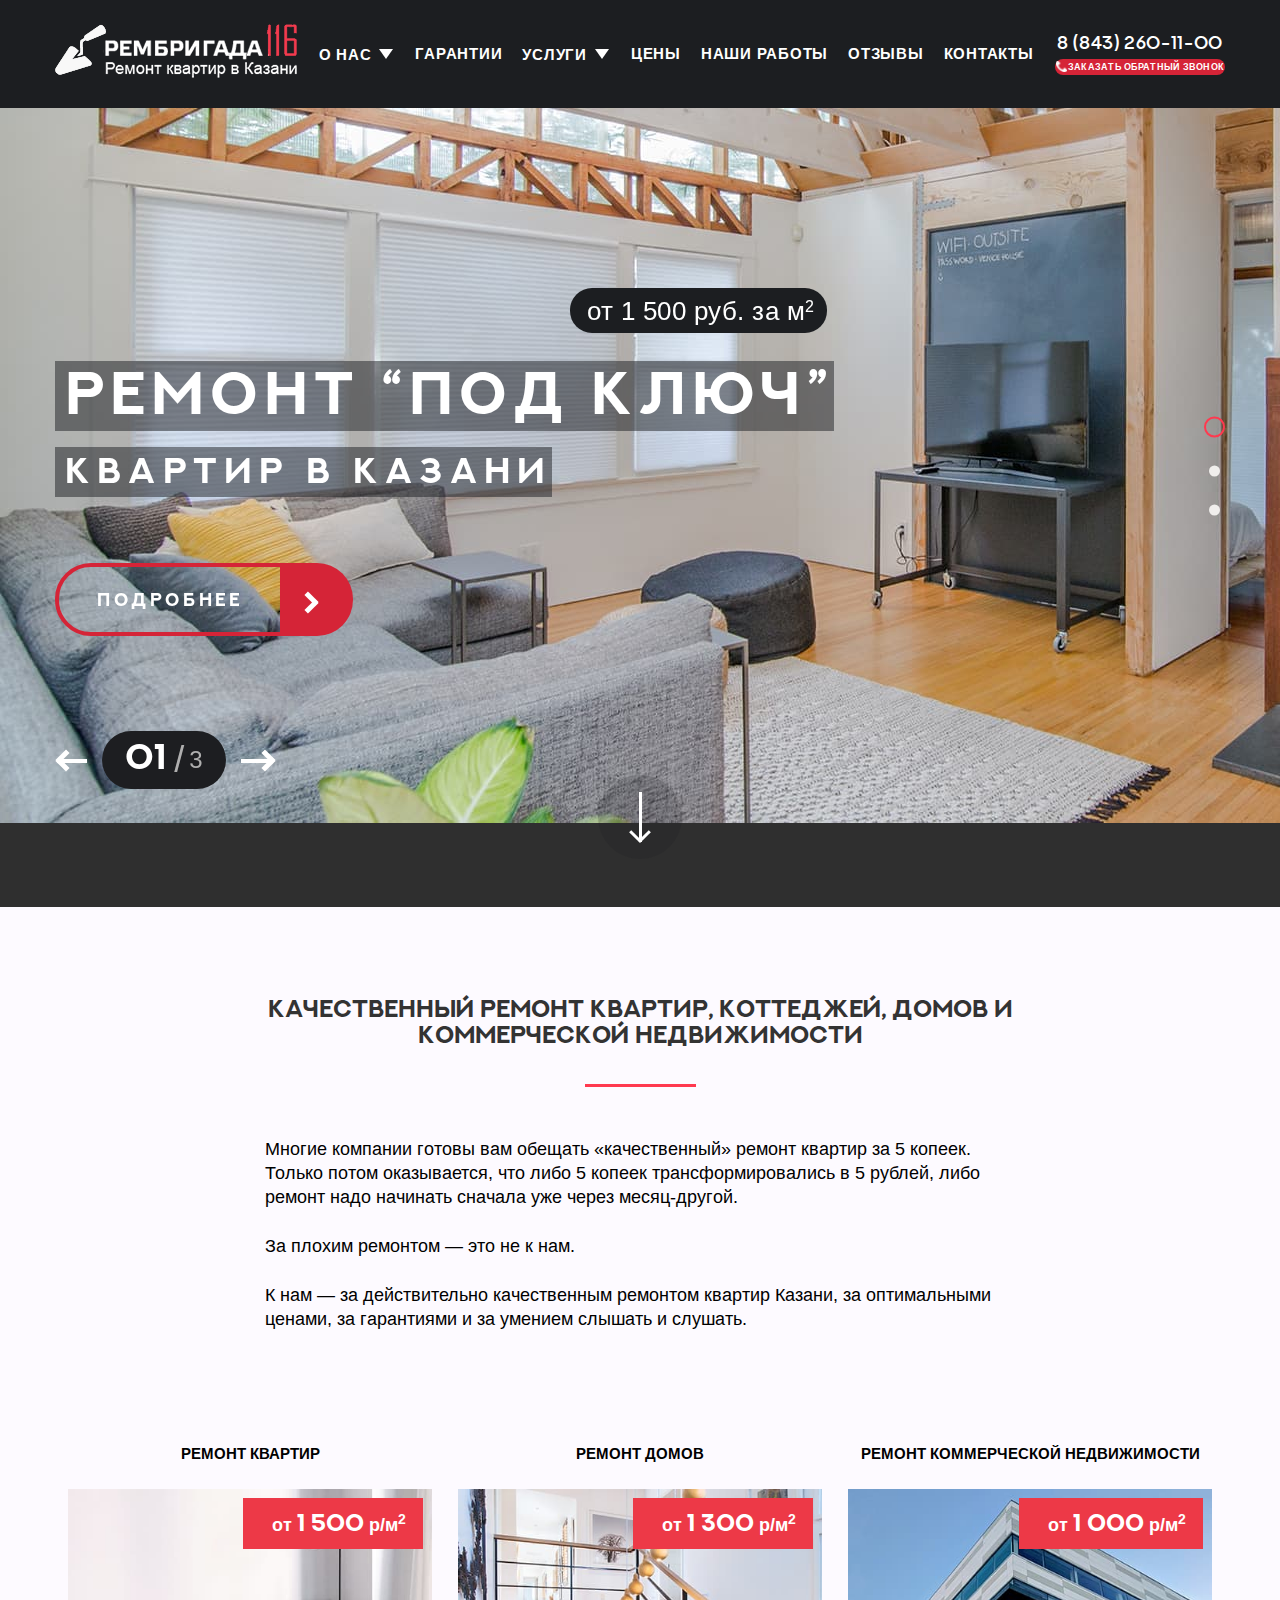
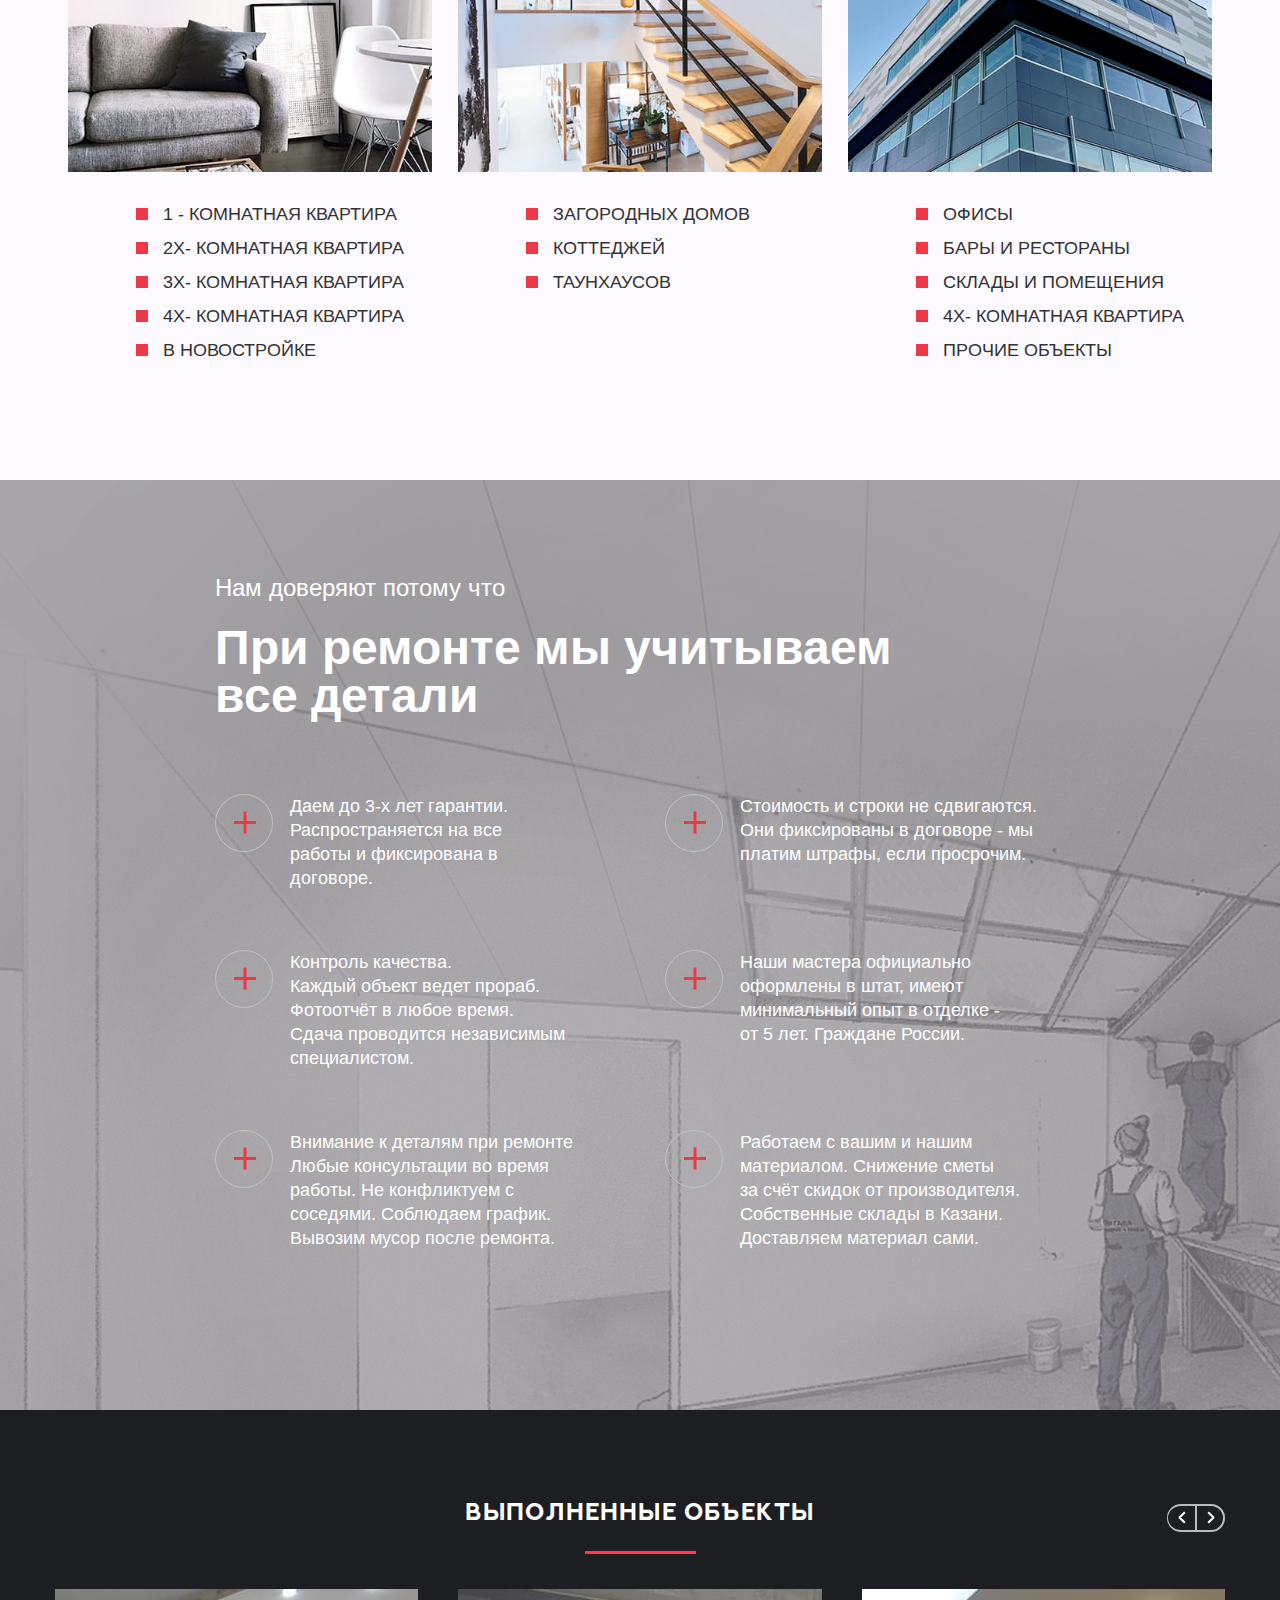
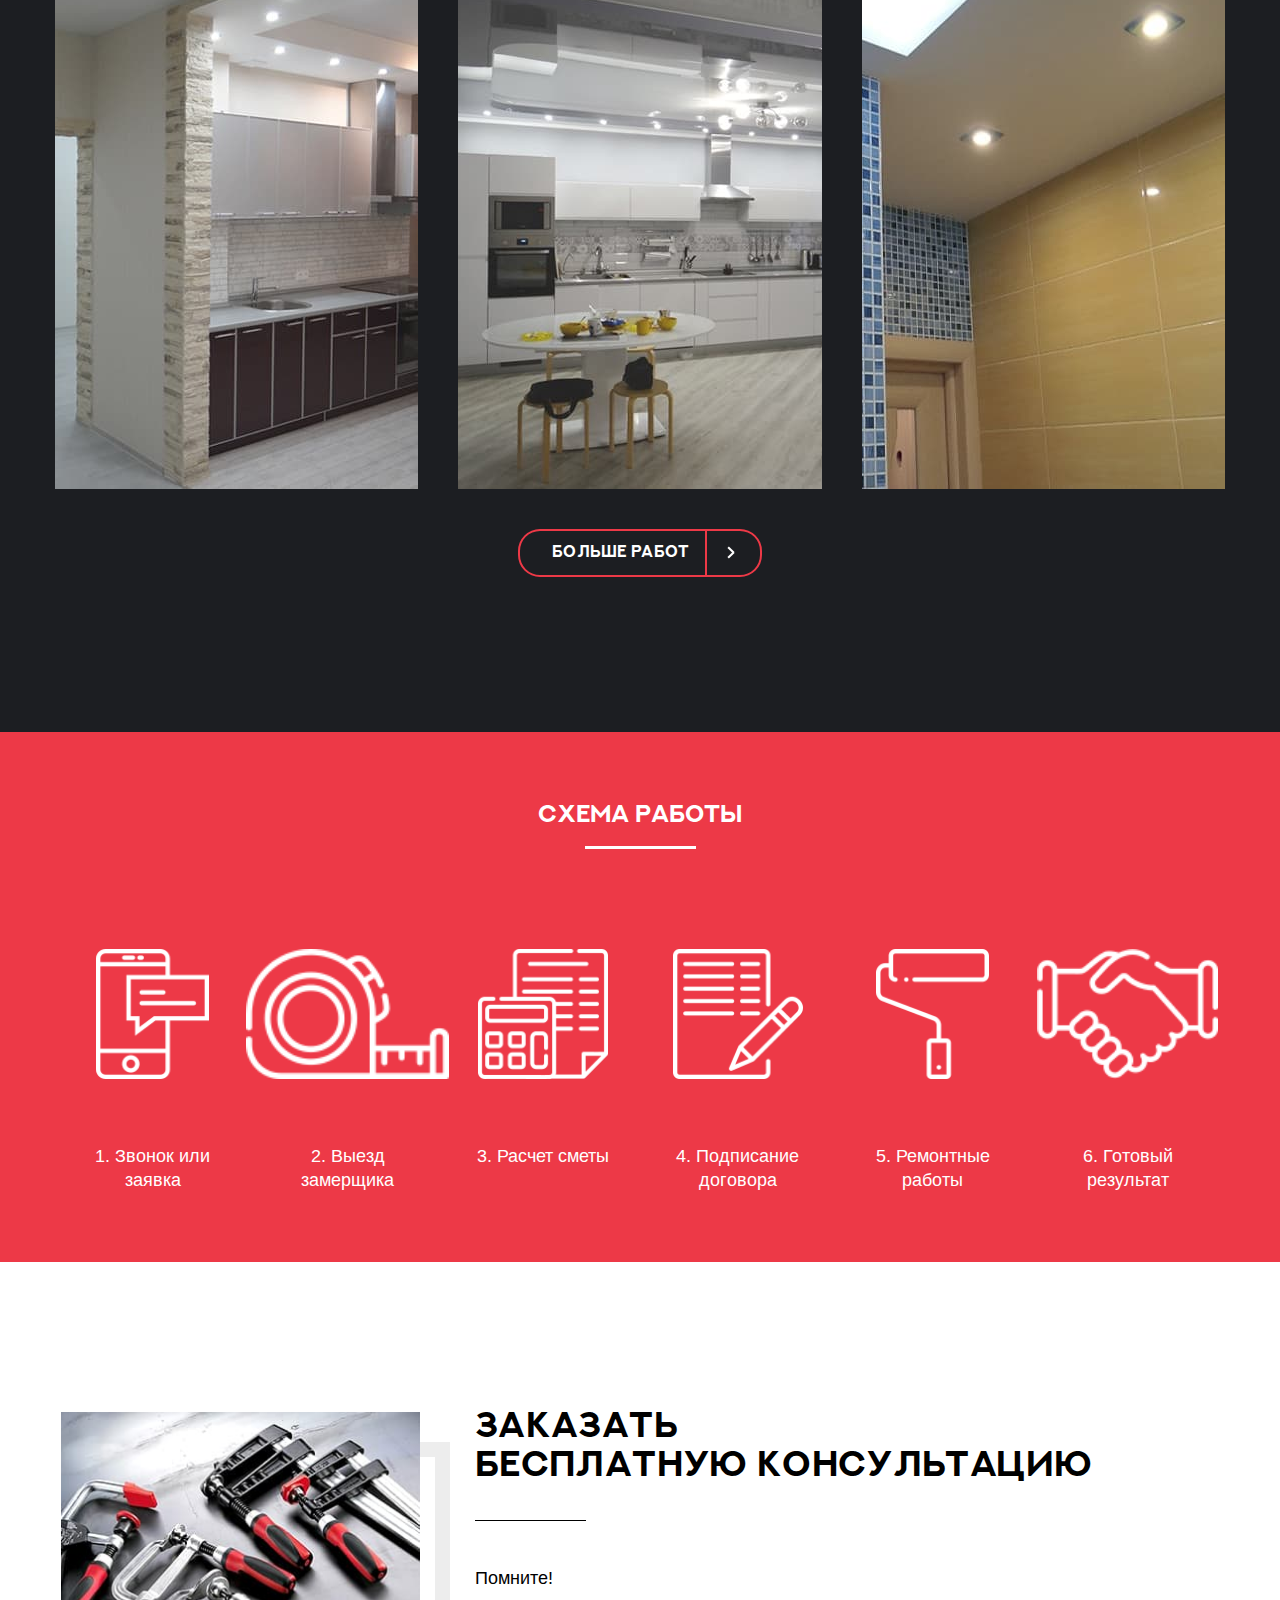
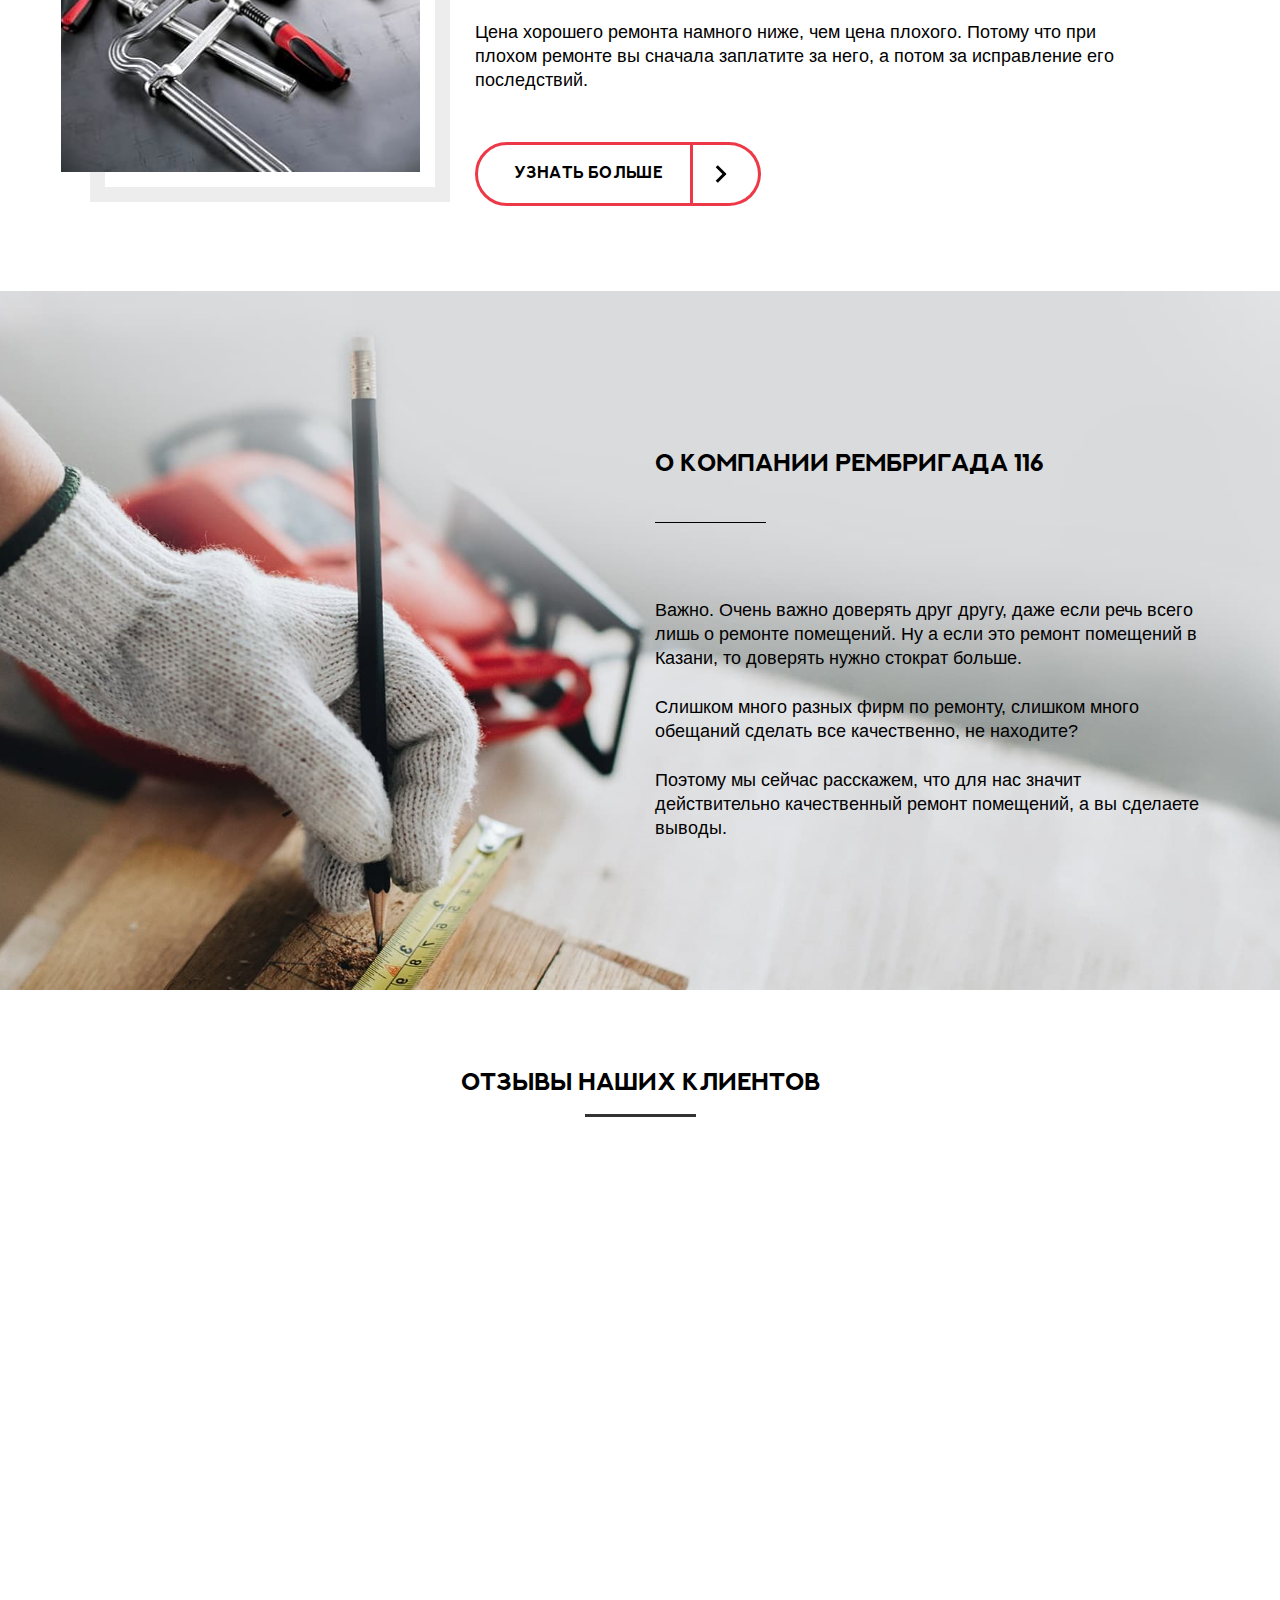
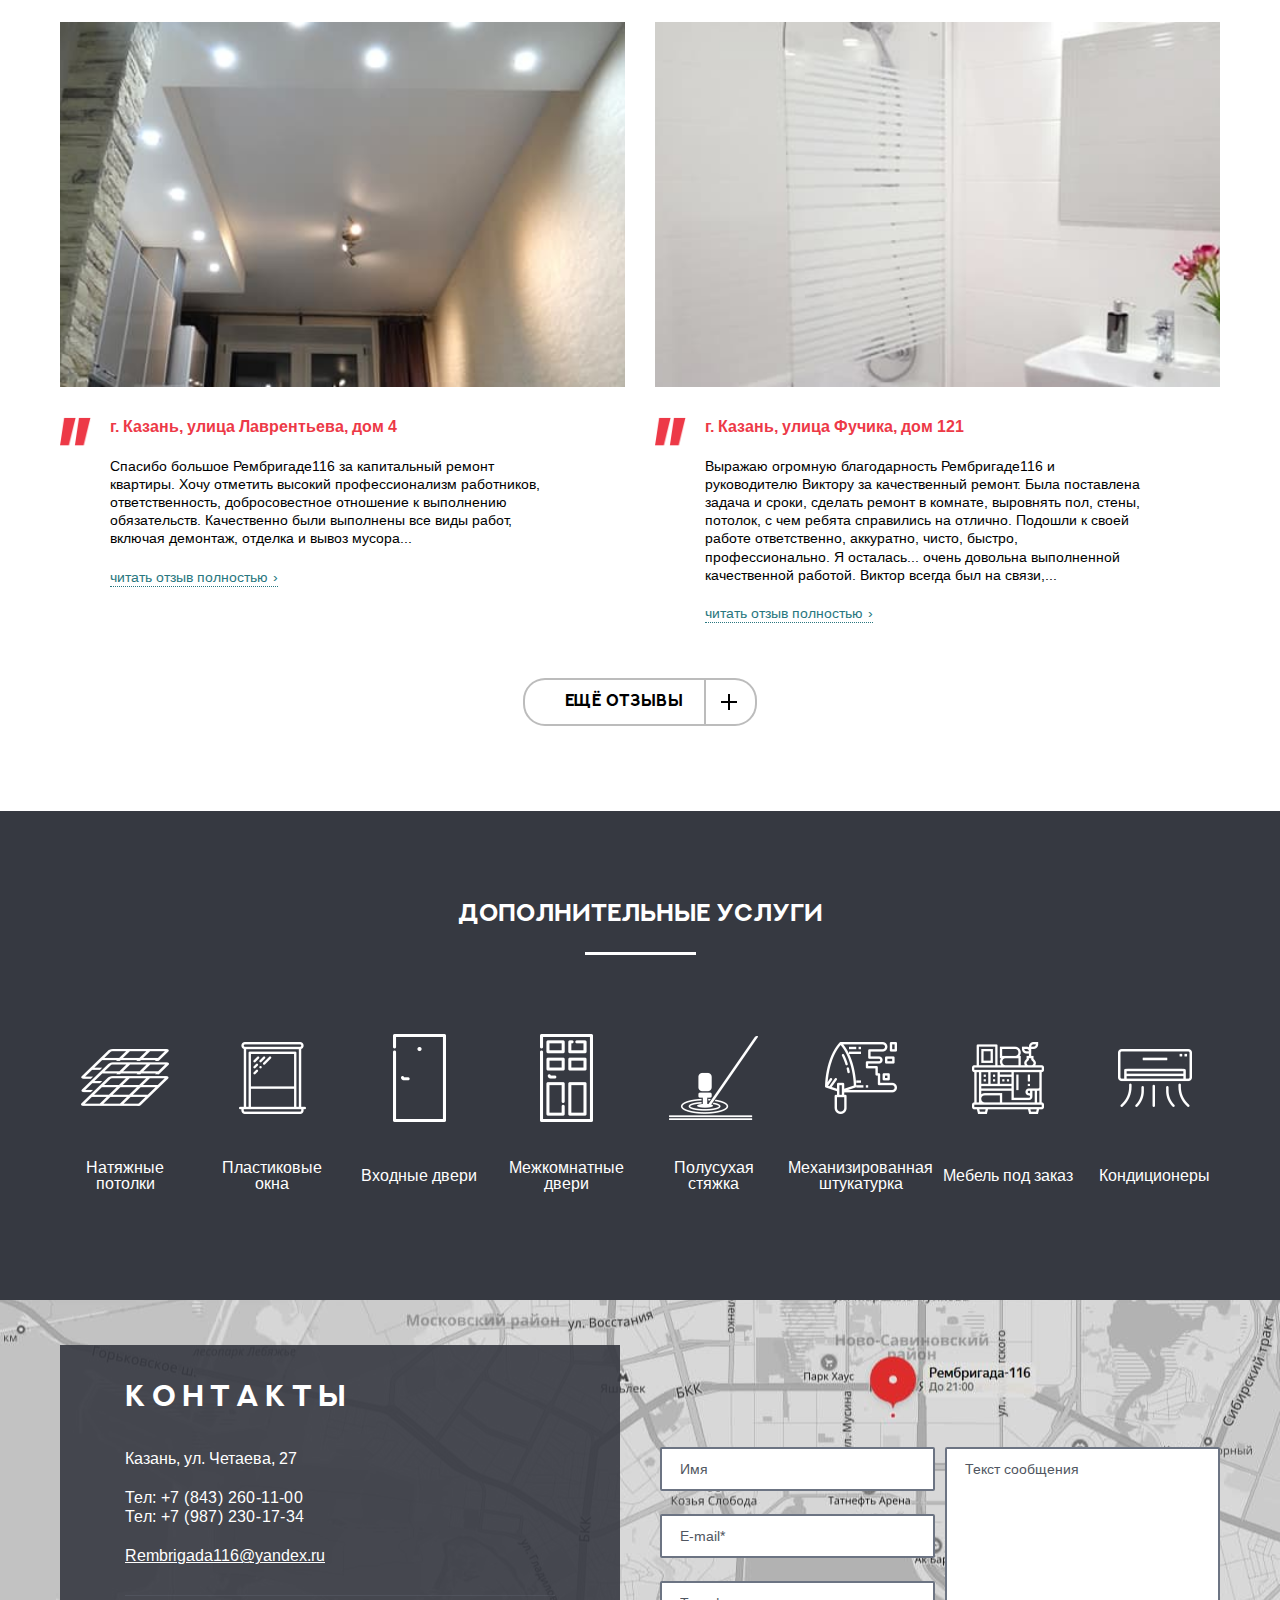
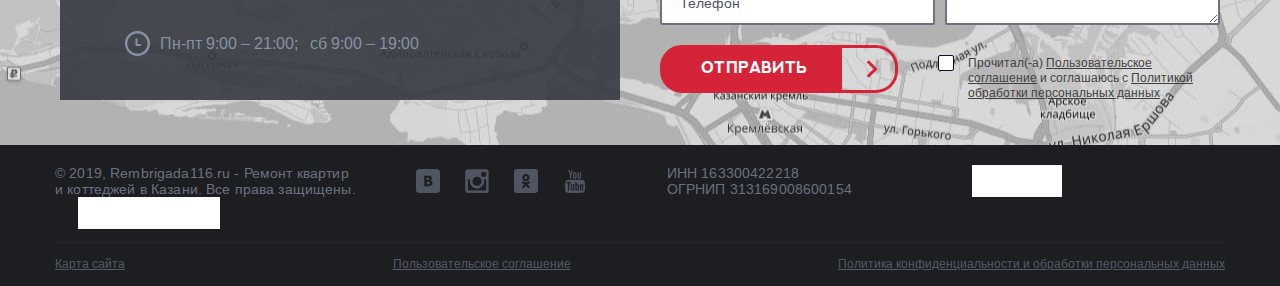
==== commit dcfaa193: "Update index.html" ====
--- a/index.html
+++ b/index.html
@@ -14,7 +14,7 @@
 </head>
 <body>
     <!-- Якорь -->
-    <div id="anchor"></div>
+    <div id="header"></div>
     <!-- Шапка страницы -->
     <header>
         <div class="container">
@@ -34,30 +34,30 @@
                     <button class="mobile-callback"></button>
                 </div>
                 <ul>
-                    <li><a href="#" class="dropdown-list">О нас<span class="arrow-down"></span></a></li>
-                    <li><a href="#">Гарантии</a></li>
+                    <li><a href="about-us.html" class="dropdown-list">О нас<span class="arrow-down"></span></a></li>
+                    <li><a href="feedback.html">Гарантии</a></li>
                     <li class="amenities-list"><a class="amenities dropdown-list">Услуги<span class="arrow-down"></span></a>
                         <!-- Выпадающее меню первого уровня -->
                         <ul class="dropdown-menu-first-level">
-                            <li><a href="#">Ремонт квартир<span></span></a></li>
-                            <li class="turnkey-repair"><a href="#">Ремонт под ключ<span></span></a>
+                            <li><a href="our-work-section.html">Ремонт квартир<span></span></a></li>
+                            <li class="turnkey-repair"><a href="our-work.html">Ремонт под ключ<span></span></a>
                                 <!-- Выпадающее меню второго уровня -->
                                 <ul class="dropdown-menu-second-level">
-                                    <li><a href="#">Косметический ремонт</a></li>
-                                    <li><a href="#">Капитальный ремонт</a></li>
+                                    <li><a href="project-details.html">Косметический ремонт</a></li>
+                                    <li><a href="package.html">Капитальный ремонт</a></li>
                                     <li><a href="#">Дизайнерский ремонт </a></li>
                                     <li><a href="#">Евроремонт</a></li>
                                 </ul>
                             </li>
                             <li><a href="#">Ремонт загородных домов<span></span></a></li>
                             <li><a href="#">Ремонт помещений<span></span></a></li>
-                            <li><a href="#">Дополнительные услуги<span></span></a></li>
+                            <li><a href="services.html">Дополнительные услуги<span></span></a></li>
                         </ul>
                     </li>
-                    <li><a href="#">Цены</a></li>
-                    <li><a href="#">Наши работы</a></li>
-                    <li><a href="#">Отзывы</a></li>
-                    <li><a href="#">Контакты</a></li>
+                    <li><a href="services.html">Цены</a></li>
+                    <li><a href="our-work.html">Наши работы</a></li>
+                    <li><a href="feedback.html">Отзывы</a></li>
+                    <li><a href="contacts.html">Контакты</a></li>
                 </ul>
                 <div class="menu-contact">
                     <a href="tel:+88432601100">8 (843) 260-11-00</a>
@@ -73,7 +73,7 @@
         </div>
     </header>
     <!-- Прокрутка вверх страницы -->
-    <a href="#anchor" class="scroll-up"></a>
+    <a href="#header" class="scroll-up"></a>
     <main>
         <section class="header-slider">
             <div class="swiper-container">
@@ -86,7 +86,7 @@
                             <h2>Ремонт “под ключ”</h2>
                             <h3>Квартир в Казани</h3>
                             <!-- Кнопка "Подробнее" -->
-                            <a href="#">
+                            <a href="repair-by-type.html">
                                 <p>Подробнее</p>
                                 <span></span>
                             </a>
@@ -100,7 +100,7 @@
                             <h2>Ремонт “под ключ”</h2>
                             <h3>Квартир в Казани</h3>
                             <!-- Кнопка "Подробнее" -->
-                            <a href="#">
+                            <a href="repair-by-type.html">
                                 <p>Подробнее</p>
                                 <span></span>
                             </a>
@@ -114,7 +114,7 @@
                             <h2>Ремонт “под ключ”</h2>
                             <h3>Квартир в Казани</h3>
                             <!-- Кнопка "Подробнее" -->
-                            <a href="#">
+                            <a href="repair-by-type.html">
                                 <p>Подробнее</p>
                                 <span></span>
                             </a>
@@ -136,13 +136,13 @@
             </div>
         </section>
         <!-- Скрол вниз -->
-        <section class="down-the-page">
+        <section class="down-the-page" id="two-section">
             <a href="#two-section">
                 <div class="arrow-down"></div>
             </a>
         </section>
         <!-- Описание компании -->
-        <section class="site-desc-container" id="two-section">
+        <section class="site-desc-container">
             <div class="site-desc">
                 <h2>Качественный ремонт квартир, коттеджей, домов и коммерческой недвижимости</h2>
                 <hr class="section-hr">
